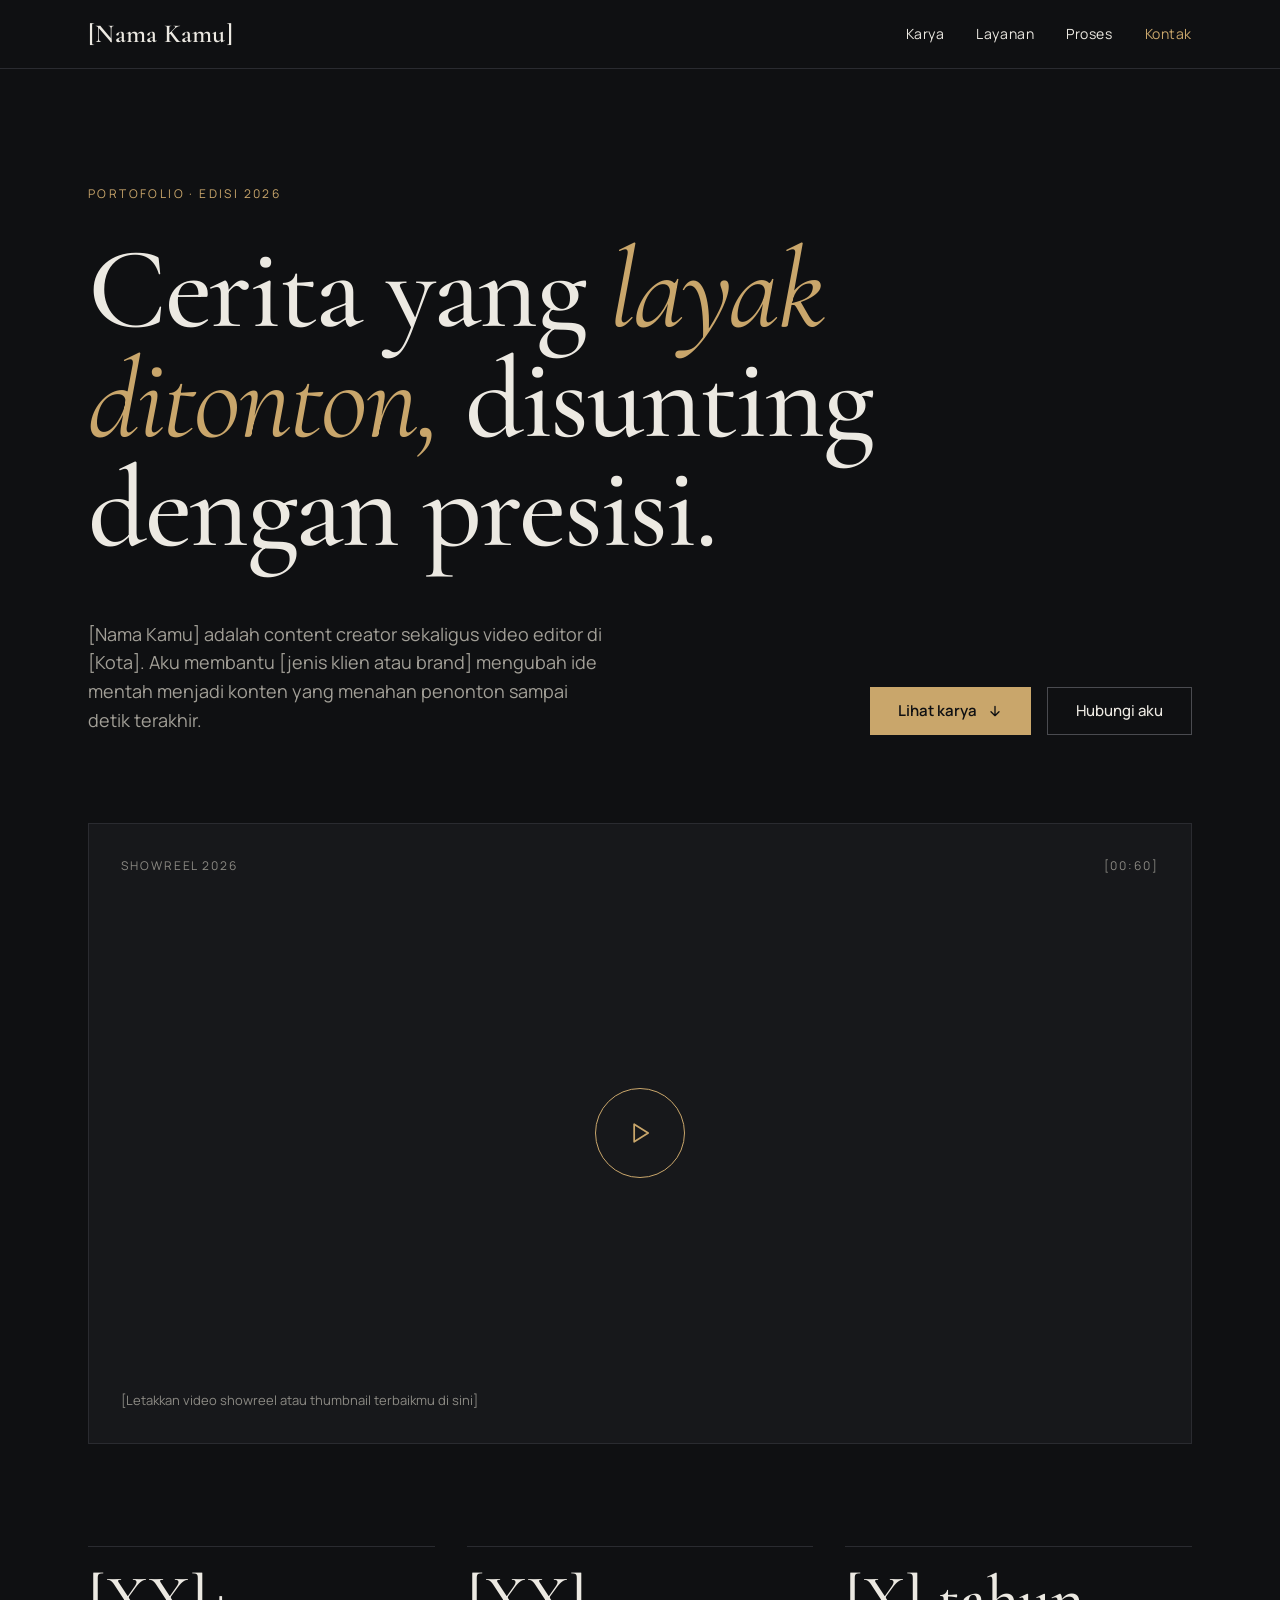
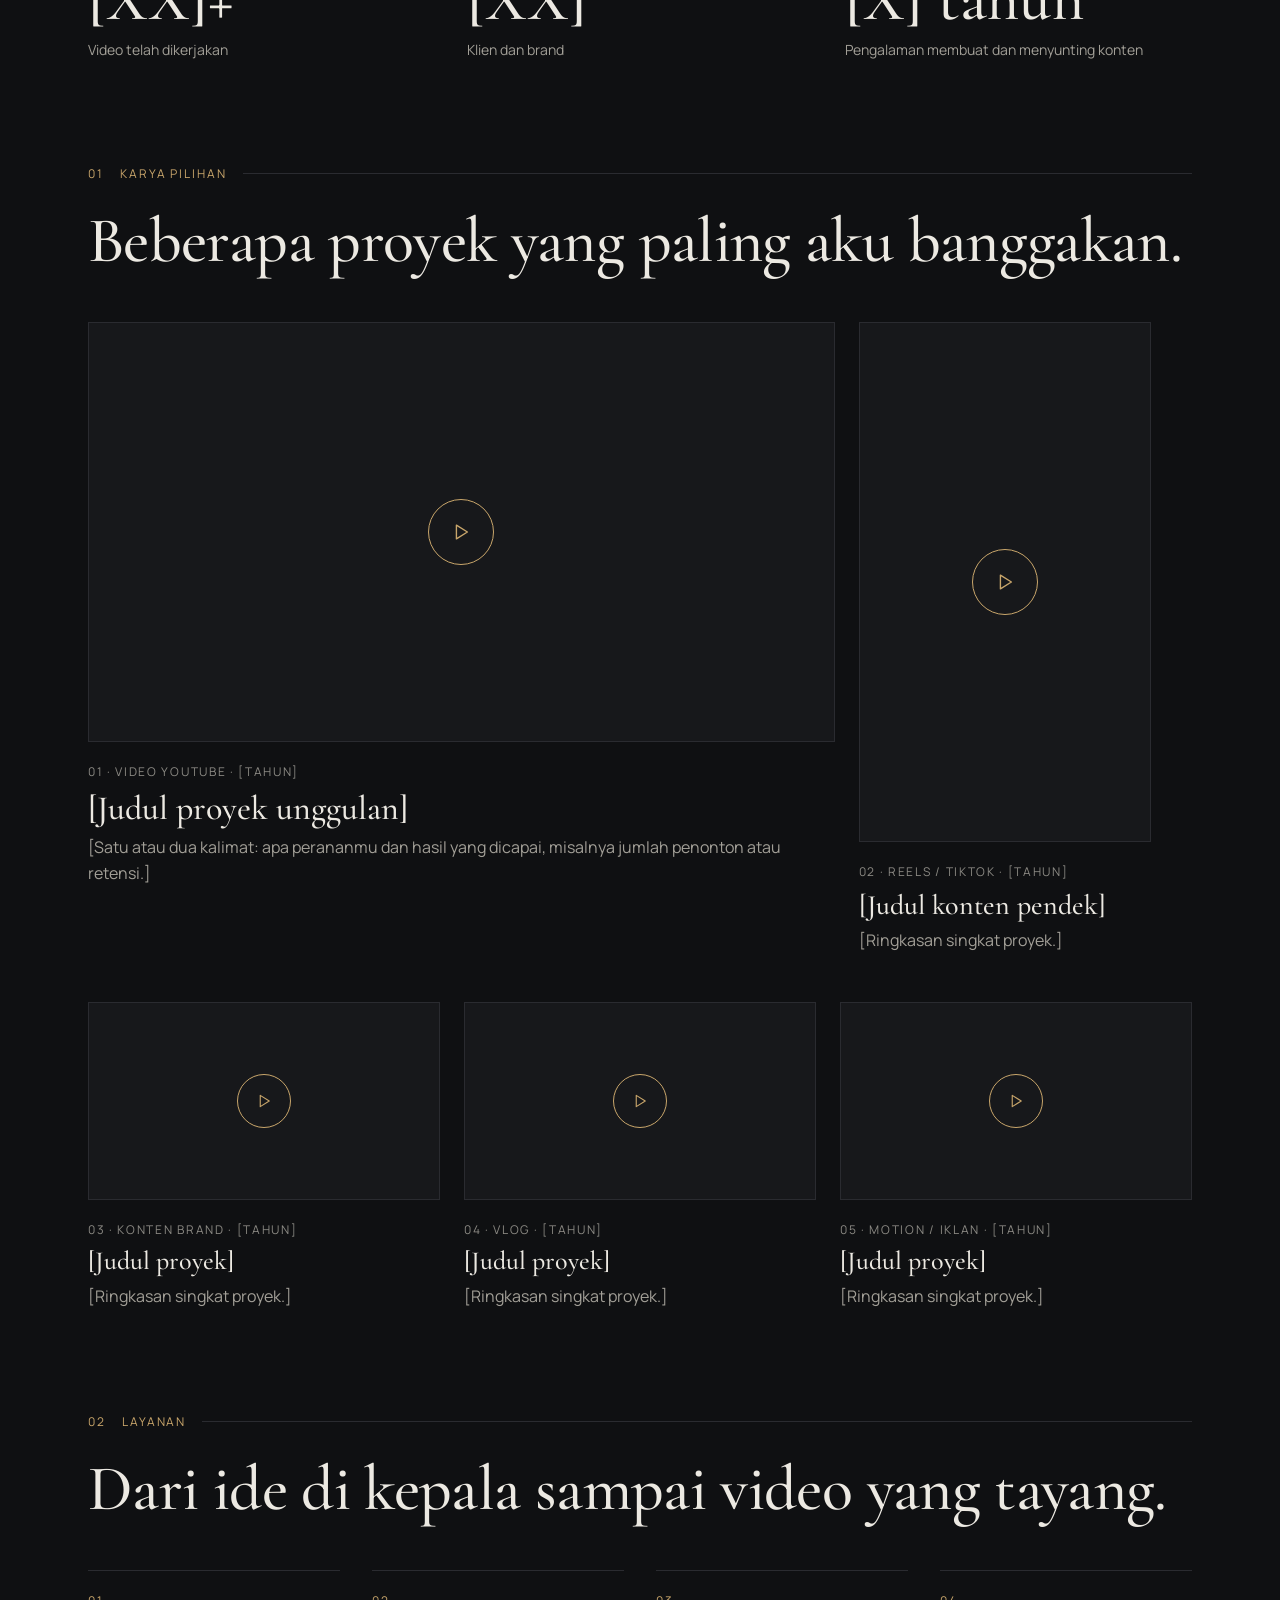
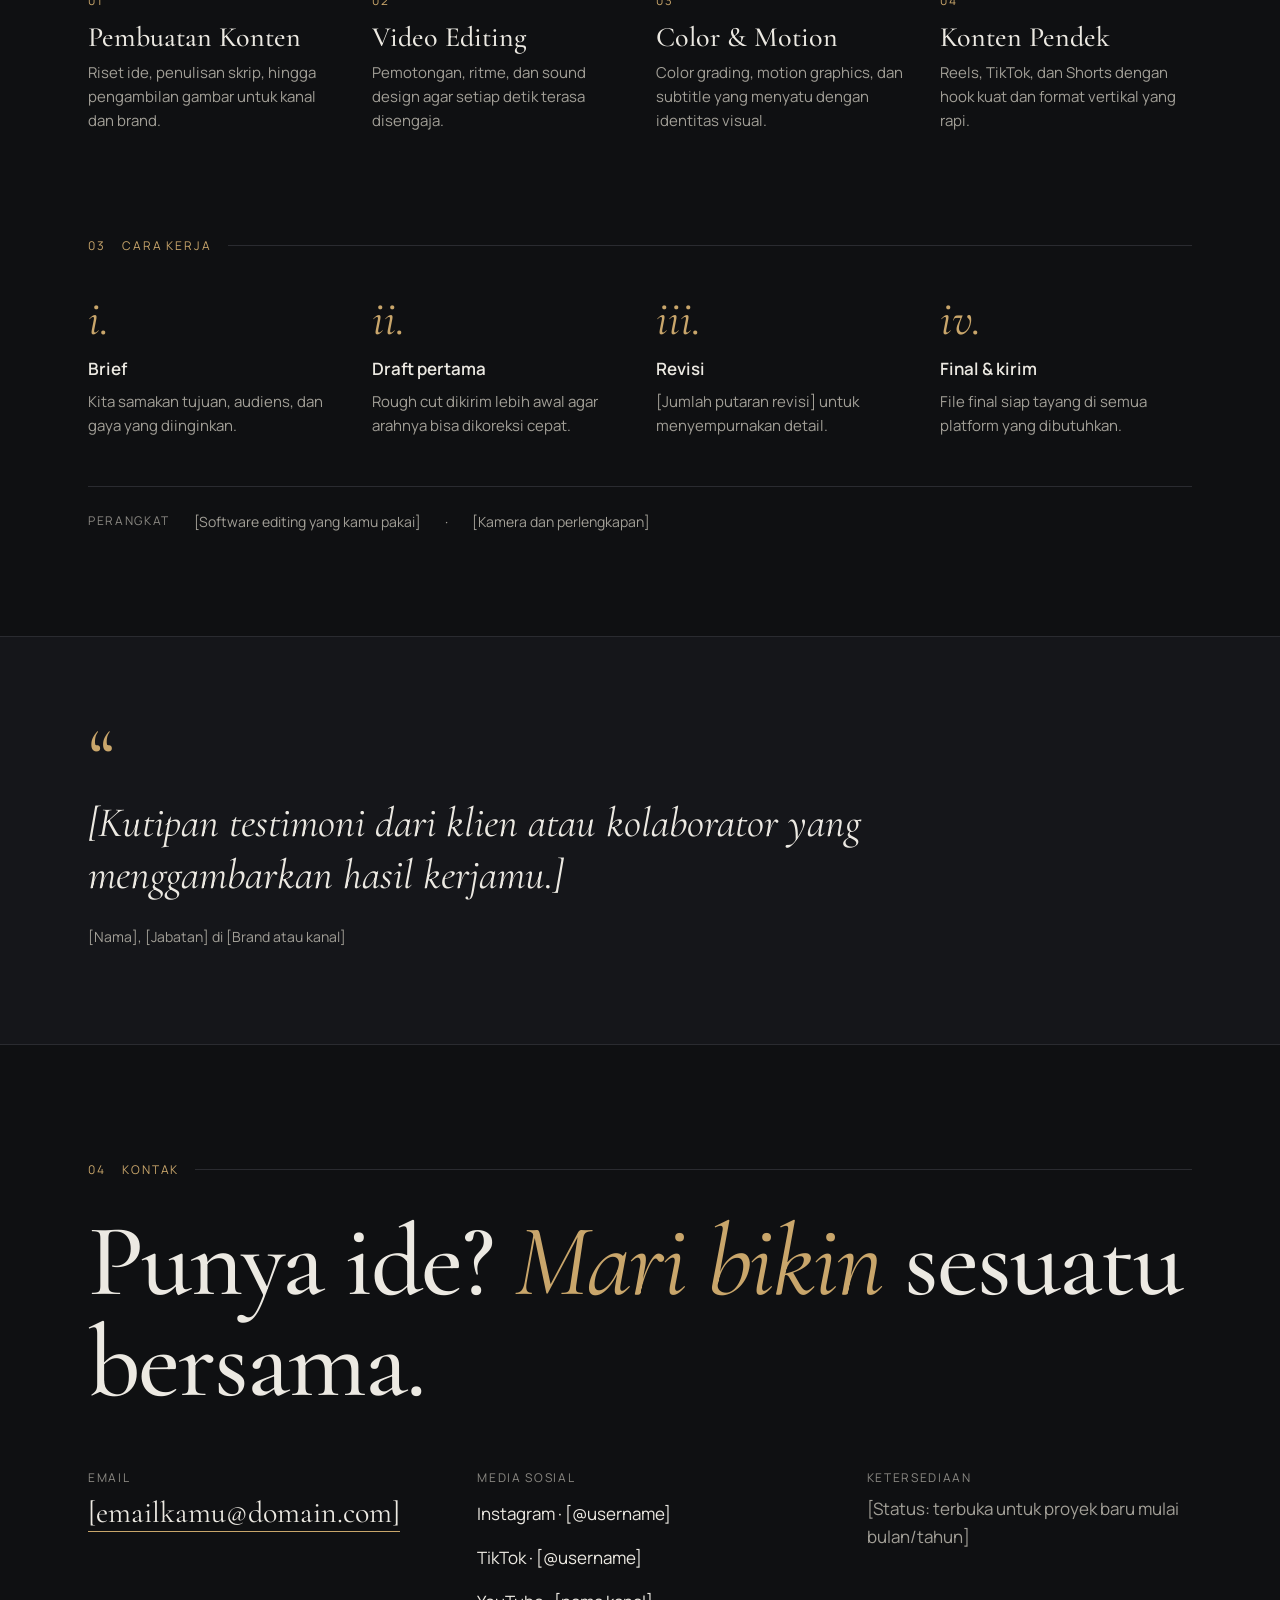
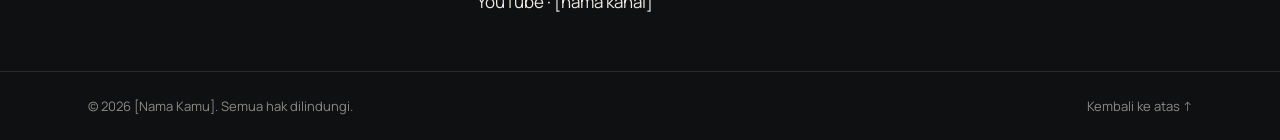
==== index.html @ f17ee86c "Add files via upload" ====
<!doctype html>
<html lang="id">
<head>
<meta charset="utf-8">
<meta name="viewport" content="width=device-width, initial-scale=1">
<title>Portofolio | [Nama Kamu]</title>
<meta name="description" content="Portofolio content creator dan video editor.">
<link rel="stylesheet" href="https://fonts.googleapis.com/css2?family=Cormorant+Garamond:ital,wght@0,400;0,500;0,600;1,400;1,500&family=Manrope:wght@400;500;600&display=swap">
<style>
body{margin:0}
a{color:inherit;text-decoration:none}
a:hover{color:#C9A66B}
</style>
</head>
<body>
<div id="atas" style="box-sizing: border-box; background: #0F1012; color: #ECE9E2; font-family: 'Manrope', system-ui, sans-serif; font-size: 16px; line-height: 1.6">

<!-- Header -->
<div style="border-bottom: 1px solid #2A2B30">
<div style="max-width: 1200px; margin: 0 auto; padding: 12px clamp(16px, 4vw, 48px); box-sizing: border-box; display: flex; flex-wrap: wrap; align-items: center; justify-content: space-between; gap: 8px 32px">
<a href="#atas" style="font-family: 'Cormorant Garamond', Georgia, serif; font-size: 26px; font-weight: 600; letter-spacing: 0.01em; min-height: 44px; display: inline-flex; align-items: center">[Nama Kamu]</a>
<nav style="display: flex; flex-wrap: wrap; gap: 0 32px; font-size: 14px; letter-spacing: 0.04em">
<a href="#karya" style="min-height: 44px; display: inline-flex; align-items: center">Karya</a>
<a href="#layanan" style="min-height: 44px; display: inline-flex; align-items: center">Layanan</a>
<a href="#proses" style="min-height: 44px; display: inline-flex; align-items: center">Proses</a>
<a href="#kontak" style="min-height: 44px; display: inline-flex; align-items: center; color: #C9A66B">Kontak</a>
</nav>
</div>
</div>

<!-- Hero -->
<div style="max-width: 1200px; margin: 0 auto; padding: clamp(56px, 9vw, 120px) clamp(16px, 4vw, 48px) clamp(48px, 7vw, 88px); box-sizing: border-box">
<div style="font-size: 12px; letter-spacing: 0.2em; text-transform: uppercase; color: #C9A66B; margin-bottom: 32px">Portofolio · Edisi 2026</div>
<h1 style="margin: 0; font-family: 'Cormorant Garamond', Georgia, serif; font-weight: 500; font-size: clamp(48px, 9vw, 128px); line-height: 0.95; letter-spacing: -0.02em">Cerita yang <em style="font-style: italic; font-weight: 400; color: #C9A66B">layak ditonton,</em> disunting dengan presisi.</h1>
<div style="display: flex; flex-wrap: wrap; align-items: flex-end; justify-content: space-between; gap: 32px 48px; margin-top: 56px">
<p style="margin: 0; max-width: 520px; color: #A29F97; font-size: 18px">[Nama Kamu] adalah content creator sekaligus video editor di [Kota]. Aku membantu [jenis klien atau brand] mengubah ide mentah menjadi konten yang menahan penonton sampai detik terakhir.</p>
<div style="display: flex; flex-wrap: wrap; gap: 16px">
<a href="#karya" style="display: inline-flex; align-items: center; gap: 10px; min-height: 48px; padding: 0 28px; background: #C9A66B; color: #0F1012; font-weight: 600; font-size: 15px; box-sizing: border-box">Lihat karya
<svg width="16" height="16" viewBox="0 0 24 24" fill="none" stroke="currentColor" stroke-width="2" stroke-linecap="round" stroke-linejoin="round" aria-hidden="true"><path d="M12 5v14M6 13l6 6 6-6"/></svg></a>
<a href="#kontak" style="display: inline-flex; align-items: center; min-height: 48px; padding: 0 28px; border: 1px solid #4A4B50; font-weight: 500; font-size: 15px; box-sizing: border-box">Hubungi aku</a>
</div>
</div>
</div>

<!-- Showreel -->
<div style="max-width: 1200px; margin: 0 auto; padding: 0 clamp(16px, 4vw, 48px) clamp(64px, 8vw, 112px); box-sizing: border-box">
<div style="aspect-ratio: 16 / 9; min-height: 240px; background: #17181B; border: 1px solid #2A2B30; box-sizing: border-box; padding: clamp(16px, 3vw, 32px); display: flex; flex-direction: column; justify-content: space-between">
<div style="display: flex; justify-content: space-between; gap: 16px; font-size: 12px; letter-spacing: 0.16em; text-transform: uppercase; color: #8C8A84">
<span>Showreel 2026</span>
<span>[00:60]</span>
</div>
<div style="display: flex; justify-content: center">
<a href="#karya" aria-label="Putar showreel" style="width: 88px; height: 88px; border-radius: 50%; border: 1px solid #C9A66B; display: inline-flex; align-items: center; justify-content: center; color: #C9A66B">
<svg width="28" height="28" viewBox="0 0 24 24" fill="none" stroke="currentColor" stroke-width="1.5" stroke-linejoin="round" aria-hidden="true"><path d="M7 4.5v15l12-7.5z"/></svg>
</a>
</div>
<div style="font-size: 13px; color: #8C8A84">[Letakkan video showreel atau thumbnail terbaikmu di sini]</div>
</div>
</div>

<!-- Stats -->
<div style="max-width: 1200px; margin: 0 auto; padding: 0 clamp(16px, 4vw, 48px) clamp(64px, 8vw, 112px); box-sizing: border-box">
<div style="display: flex; flex-wrap: wrap; gap: 32px">
<div style="flex: 1 1 240px; border-top: 1px solid #2A2B30; padding-top: 20px">
<div style="font-family: 'Cormorant Garamond', Georgia, serif; font-size: 64px; line-height: 1; font-weight: 500">[XX]+</div>
<div style="margin-top: 8px; color: #A29F97; font-size: 14px">Video telah dikerjakan</div>
</div>
<div style="flex: 1 1 240px; border-top: 1px solid #2A2B30; padding-top: 20px">
<div style="font-family: 'Cormorant Garamond', Georgia, serif; font-size: 64px; line-height: 1; font-weight: 500">[XX]</div>
<div style="margin-top: 8px; color: #A29F97; font-size: 14px">Klien dan brand</div>
</div>
<div style="flex: 1 1 240px; border-top: 1px solid #2A2B30; padding-top: 20px">
<div style="font-family: 'Cormorant Garamond', Georgia, serif; font-size: 64px; line-height: 1; font-weight: 500">[X] tahun</div>
<div style="margin-top: 8px; color: #A29F97; font-size: 14px">Pengalaman membuat dan menyunting konten</div>
</div>
</div>
</div>

<!-- Karya -->
<div id="karya" style="max-width: 1200px; margin: 0 auto; padding: 0 clamp(16px, 4vw, 48px) clamp(64px, 8vw, 112px); box-sizing: border-box">
<div style="display: flex; align-items: center; gap: 16px; font-size: 12px; letter-spacing: 0.16em; text-transform: uppercase; color: #C9A66B">
<span>01</span><span>Karya Pilihan</span>
<span style="flex: 1; height: 1px; background: #2A2B30"></span>
</div>
<h2 style="margin: 24px 0 48px; font-family: 'Cormorant Garamond', Georgia, serif; font-weight: 500; font-size: clamp(36px, 5vw, 64px); line-height: 1.05; letter-spacing: -0.01em">Beberapa proyek yang paling aku banggakan.</h2>

<div style="display: flex; flex-wrap: wrap; gap: 48px 24px">

<!-- Featured -->
<div style="flex: 2 1 560px; min-width: 0">
<div style="aspect-ratio: 16 / 9; background: #17181B; border: 1px solid #2A2B30; box-sizing: border-box; display: flex; align-items: center; justify-content: center">
<div style="width: 64px; height: 64px; border-radius: 50%; border: 1px solid #C9A66B; display: flex; align-items: center; justify-content: center; color: #C9A66B">
<svg width="22" height="22" viewBox="0 0 24 24" fill="none" stroke="currentColor" stroke-width="1.5" stroke-linejoin="round" aria-hidden="true"><path d="M7 4.5v15l12-7.5z"/></svg>
</div>
</div>
<div style="margin-top: 20px; font-size: 12px; letter-spacing: 0.14em; text-transform: uppercase; color: #8C8A84">01 · Video YouTube · [Tahun]</div>
<h3 style="margin: 8px 0; font-family: 'Cormorant Garamond', Georgia, serif; font-weight: 500; font-size: 34px; line-height: 1.1">[Judul proyek unggulan]</h3>
<p style="margin: 0; color: #A29F97">[Satu atau dua kalimat: apa perananmu dan hasil yang dicapai, misalnya jumlah penonton atau retensi.]</p>
</div>

<!-- Vertical -->
<div style="flex: 1 1 240px; min-width: 0">
<div style="aspect-ratio: 9 / 16; max-height: 520px; background: #17181B; border: 1px solid #2A2B30; box-sizing: border-box; display: flex; align-items: center; justify-content: center">
<div style="width: 64px; height: 64px; border-radius: 50%; border: 1px solid #C9A66B; display: flex; align-items: center; justify-content: center; color: #C9A66B">
<svg width="22" height="22" viewBox="0 0 24 24" fill="none" stroke="currentColor" stroke-width="1.5" stroke-linejoin="round" aria-hidden="true"><path d="M7 4.5v15l12-7.5z"/></svg>
</div>
</div>
<div style="margin-top: 20px; font-size: 12px; letter-spacing: 0.14em; text-transform: uppercase; color: #8C8A84">02 · Reels / TikTok · [Tahun]</div>
<h3 style="margin: 8px 0; font-family: 'Cormorant Garamond', Georgia, serif; font-weight: 500; font-size: 28px; line-height: 1.1">[Judul konten pendek]</h3>
<p style="margin: 0; color: #A29F97">[Ringkasan singkat proyek.]</p>
</div>

<!-- Three small -->
<div style="flex: 1 1 300px; min-width: 0">
<div style="aspect-ratio: 16 / 9; background: #17181B; border: 1px solid #2A2B30; box-sizing: border-box; display: flex; align-items: center; justify-content: center">
<div style="width: 52px; height: 52px; border-radius: 50%; border: 1px solid #C9A66B; display: flex; align-items: center; justify-content: center; color: #C9A66B">
<svg width="18" height="18" viewBox="0 0 24 24" fill="none" stroke="currentColor" stroke-width="1.5" stroke-linejoin="round" aria-hidden="true"><path d="M7 4.5v15l12-7.5z"/></svg>
</div>
</div>
<div style="margin-top: 20px; font-size: 12px; letter-spacing: 0.14em; text-transform: uppercase; color: #8C8A84">03 · Konten Brand · [Tahun]</div>
<h3 style="margin: 8px 0; font-family: 'Cormorant Garamond', Georgia, serif; font-weight: 500; font-size: 26px; line-height: 1.1">[Judul proyek]</h3>
<p style="margin: 0; color: #A29F97">[Ringkasan singkat proyek.]</p>
</div>

<div style="flex: 1 1 300px; min-width: 0">
<div style="aspect-ratio: 16 / 9; background: #17181B; border: 1px solid #2A2B30; box-sizing: border-box; display: flex; align-items: center; justify-content: center">
<div style="width: 52px; height: 52px; border-radius: 50%; border: 1px solid #C9A66B; display: flex; align-items: center; justify-content: center; color: #C9A66B">
<svg width="18" height="18" viewBox="0 0 24 24" fill="none" stroke="currentColor" stroke-width="1.5" stroke-linejoin="round" aria-hidden="true"><path d="M7 4.5v15l12-7.5z"/></svg>
</div>
</div>
<div style="margin-top: 20px; font-size: 12px; letter-spacing: 0.14em; text-transform: uppercase; color: #8C8A84">04 · Vlog · [Tahun]</div>
<h3 style="margin: 8px 0; font-family: 'Cormorant Garamond', Georgia, serif; font-weight: 500; font-size: 26px; line-height: 1.1">[Judul proyek]</h3>
<p style="margin: 0; color: #A29F97">[Ringkasan singkat proyek.]</p>
</div>

<div style="flex: 1 1 300px; min-width: 0">
<div style="aspect-ratio: 16 / 9; background: #17181B; border: 1px solid #2A2B30; box-sizing: border-box; display: flex; align-items: center; justify-content: center">
<div style="width: 52px; height: 52px; border-radius: 50%; border: 1px solid #C9A66B; display: flex; align-items: center; justify-content: center; color: #C9A66B">
<svg width="18" height="18" viewBox="0 0 24 24" fill="none" stroke="currentColor" stroke-width="1.5" stroke-linejoin="round" aria-hidden="true"><path d="M7 4.5v15l12-7.5z"/></svg>
</div>
</div>
<div style="margin-top: 20px; font-size: 12px; letter-spacing: 0.14em; text-transform: uppercase; color: #8C8A84">05 · Motion / Iklan · [Tahun]</div>
<h3 style="margin: 8px 0; font-family: 'Cormorant Garamond', Georgia, serif; font-weight: 500; font-size: 26px; line-height: 1.1">[Judul proyek]</h3>
<p style="margin: 0; color: #A29F97">[Ringkasan singkat proyek.]</p>
</div>

</div>
</div>

<!-- Layanan -->
<div id="layanan" style="max-width: 1200px; margin: 0 auto; padding: 0 clamp(16px, 4vw, 48px) clamp(64px, 8vw, 112px); box-sizing: border-box">
<div style="display: flex; align-items: center; gap: 16px; font-size: 12px; letter-spacing: 0.16em; text-transform: uppercase; color: #C9A66B">
<span>02</span><span>Layanan</span>
<span style="flex: 1; height: 1px; background: #2A2B30"></span>
</div>
<h2 style="margin: 24px 0 48px; font-family: 'Cormorant Garamond', Georgia, serif; font-weight: 500; font-size: clamp(36px, 5vw, 64px); line-height: 1.05; letter-spacing: -0.01em">Dari ide di kepala sampai video yang tayang.</h2>
<div style="display: flex; flex-wrap: wrap; gap: 40px 32px">
<div style="flex: 1 1 240px; border-top: 1px solid #2A2B30; padding-top: 20px">
<div style="font-size: 12px; letter-spacing: 0.14em; color: #C9A66B">01</div>
<h3 style="margin: 12px 0 8px; font-family: 'Cormorant Garamond', Georgia, serif; font-weight: 500; font-size: 28px; line-height: 1.1">Pembuatan Konten</h3>
<p style="margin: 0; color: #A29F97; font-size: 15px">Riset ide, penulisan skrip, hingga pengambilan gambar untuk kanal dan brand.</p>
</div>
<div style="flex: 1 1 240px; border-top: 1px solid #2A2B30; padding-top: 20px">
<div style="font-size: 12px; letter-spacing: 0.14em; color: #C9A66B">02</div>
<h3 style="margin: 12px 0 8px; font-family: 'Cormorant Garamond', Georgia, serif; font-weight: 500; font-size: 28px; line-height: 1.1">Video Editing</h3>
<p style="margin: 0; color: #A29F97; font-size: 15px">Pemotongan, ritme, dan sound design agar setiap detik terasa disengaja.</p>
</div>
<div style="flex: 1 1 240px; border-top: 1px solid #2A2B30; padding-top: 20px">
<div style="font-size: 12px; letter-spacing: 0.14em; color: #C9A66B">03</div>
<h3 style="margin: 12px 0 8px; font-family: 'Cormorant Garamond', Georgia, serif; font-weight: 500; font-size: 28px; line-height: 1.1">Color &amp; Motion</h3>
<p style="margin: 0; color: #A29F97; font-size: 15px">Color grading, motion graphics, dan subtitle yang menyatu dengan identitas visual.</p>
</div>
<div style="flex: 1 1 240px; border-top: 1px solid #2A2B30; padding-top: 20px">
<div style="font-size: 12px; letter-spacing: 0.14em; color: #C9A66B">04</div>
<h3 style="margin: 12px 0 8px; font-family: 'Cormorant Garamond', Georgia, serif; font-weight: 500; font-size: 28px; line-height: 1.1">Konten Pendek</h3>
<p style="margin: 0; color: #A29F97; font-size: 15px">Reels, TikTok, dan Shorts dengan hook kuat dan format vertikal yang rapi.</p>
</div>
</div>
</div>

<!-- Proses -->
<div id="proses" style="max-width: 1200px; margin: 0 auto; padding: 0 clamp(16px, 4vw, 48px) clamp(64px, 8vw, 112px); box-sizing: border-box">
<div style="display: flex; align-items: center; gap: 16px; font-size: 12px; letter-spacing: 0.16em; text-transform: uppercase; color: #C9A66B">
<span>03</span><span>Cara Kerja</span>
<span style="flex: 1; height: 1px; background: #2A2B30"></span>
</div>
<div style="display: flex; flex-wrap: wrap; gap: 40px 32px; margin-top: 40px">
<div style="flex: 1 1 220px">
<div style="font-family: 'Cormorant Garamond', Georgia, serif; font-style: italic; font-size: 48px; line-height: 1; color: #C9A66B">i.</div>
<h3 style="margin: 12px 0 8px; font-weight: 600; font-size: 17px">Brief</h3>
<p style="margin: 0; color: #A29F97; font-size: 15px">Kita samakan tujuan, audiens, dan gaya yang diinginkan.</p>
</div>
<div style="flex: 1 1 220px">
<div style="font-family: 'Cormorant Garamond', Georgia, serif; font-style: italic; font-size: 48px; line-height: 1; color: #C9A66B">ii.</div>
<h3 style="margin: 12px 0 8px; font-weight: 600; font-size: 17px">Draft pertama</h3>
<p style="margin: 0; color: #A29F97; font-size: 15px">Rough cut dikirim lebih awal agar arahnya bisa dikoreksi cepat.</p>
</div>
<div style="flex: 1 1 220px">
<div style="font-family: 'Cormorant Garamond', Georgia, serif; font-style: italic; font-size: 48px; line-height: 1; color: #C9A66B">iii.</div>
<h3 style="margin: 12px 0 8px; font-weight: 600; font-size: 17px">Revisi</h3>
<p style="margin: 0; color: #A29F97; font-size: 15px">[Jumlah putaran revisi] untuk menyempurnakan detail.</p>
</div>
<div style="flex: 1 1 220px">
<div style="font-family: 'Cormorant Garamond', Georgia, serif; font-style: italic; font-size: 48px; line-height: 1; color: #C9A66B">iv.</div>
<h3 style="margin: 12px 0 8px; font-weight: 600; font-size: 17px">Final &amp; kirim</h3>
<p style="margin: 0; color: #A29F97; font-size: 15px">File final siap tayang di semua platform yang dibutuhkan.</p>
</div>
</div>
<div style="margin-top: 48px; padding-top: 24px; border-top: 1px solid #2A2B30; display: flex; flex-wrap: wrap; gap: 8px 24px; font-size: 14px; color: #A29F97">
<span style="letter-spacing: 0.14em; text-transform: uppercase; font-size: 12px; color: #8C8A84">Perangkat</span>
<span>[Software editing yang kamu pakai]</span>
<span>·</span>
<span>[Kamera dan perlengkapan]</span>
</div>
</div>

<!-- Testimoni -->
<div style="background: #15161A; border-top: 1px solid #2A2B30; border-bottom: 1px solid #2A2B30">
<div style="max-width: 1200px; margin: 0 auto; padding: clamp(56px, 8vw, 96px) clamp(16px, 4vw, 48px); box-sizing: border-box">
<div style="max-width: 880px">
<div style="font-family: 'Cormorant Garamond', Georgia, serif; font-size: 80px; line-height: 0.6; color: #C9A66B" aria-hidden="true">“</div>
<p style="margin: 16px 0 24px; font-family: 'Cormorant Garamond', Georgia, serif; font-style: italic; font-weight: 400; font-size: clamp(26px, 3.6vw, 42px); line-height: 1.25">[Kutipan testimoni dari klien atau kolaborator yang menggambarkan hasil kerjamu.]</p>
<div style="font-size: 14px; color: #A29F97">[Nama], [Jabatan] di [Brand atau kanal]</div>
</div>
</div>
</div>

<!-- Kontak -->
<div id="kontak" style="max-width: 1200px; margin: 0 auto; padding: clamp(64px, 9vw, 120px) clamp(16px, 4vw, 48px) 48px; box-sizing: border-box">
<div style="display: flex; align-items: center; gap: 16px; font-size: 12px; letter-spacing: 0.16em; text-transform: uppercase; color: #C9A66B">
<span>04</span><span>Kontak</span>
<span style="flex: 1; height: 1px; background: #2A2B30"></span>
</div>
<h2 style="margin: 32px 0 0; font-family: 'Cormorant Garamond', Georgia, serif; font-weight: 500; font-size: clamp(44px, 8vw, 112px); line-height: 0.98; letter-spacing: -0.02em">Punya ide? <em style="font-style: italic; font-weight: 400; color: #C9A66B">Mari bikin</em> sesuatu bersama.</h2>
<div style="display: flex; flex-wrap: wrap; gap: 32px 64px; margin-top: 56px">
<div style="flex: 1 1 260px">
<div style="font-size: 12px; letter-spacing: 0.14em; text-transform: uppercase; color: #8C8A84">Email</div>
<a href="#kontak" style="display: inline-block; margin-top: 8px; font-family: 'Cormorant Garamond', Georgia, serif; font-size: 30px; line-height: 1.2; border-bottom: 1px solid #C9A66B">[emailkamu@domain.com]</a>
</div>
<div style="flex: 1 1 260px">
<div style="font-size: 12px; letter-spacing: 0.14em; text-transform: uppercase; color: #8C8A84">Media sosial</div>
<div style="display: flex; flex-direction: column; margin-top: 4px; font-size: 17px">
<a href="#kontak" style="min-height: 44px; display: inline-flex; align-items: center">Instagram · [@username]</a>
<a href="#kontak" style="min-height: 44px; display: inline-flex; align-items: center">TikTok · [@username]</a>
<a href="#kontak" style="min-height: 44px; display: inline-flex; align-items: center">YouTube · [nama kanal]</a>
</div>
</div>
<div style="flex: 1 1 260px">
<div style="font-size: 12px; letter-spacing: 0.14em; text-transform: uppercase; color: #8C8A84">Ketersediaan</div>
<p style="margin: 8px 0 0; font-size: 17px; color: #A29F97">[Status: terbuka untuk proyek baru mulai bulan/tahun]</p>
</div>
</div>
</div>

<!-- Footer -->
<div style="border-top: 1px solid #2A2B30">
<div style="max-width: 1200px; margin: 0 auto; padding: 12px clamp(16px, 4vw, 48px); box-sizing: border-box; display: flex; flex-wrap: wrap; justify-content: space-between; align-items: center; gap: 8px 24px; font-size: 13px; color: #8C8A84">
<span>© 2026 [Nama Kamu]. Semua hak dilindungi.</span>
<a href="#atas" style="min-height: 44px; display: inline-flex; align-items: center">Kembali ke atas ↑</a>
</div>
</div>

</div>
</body>
</html>
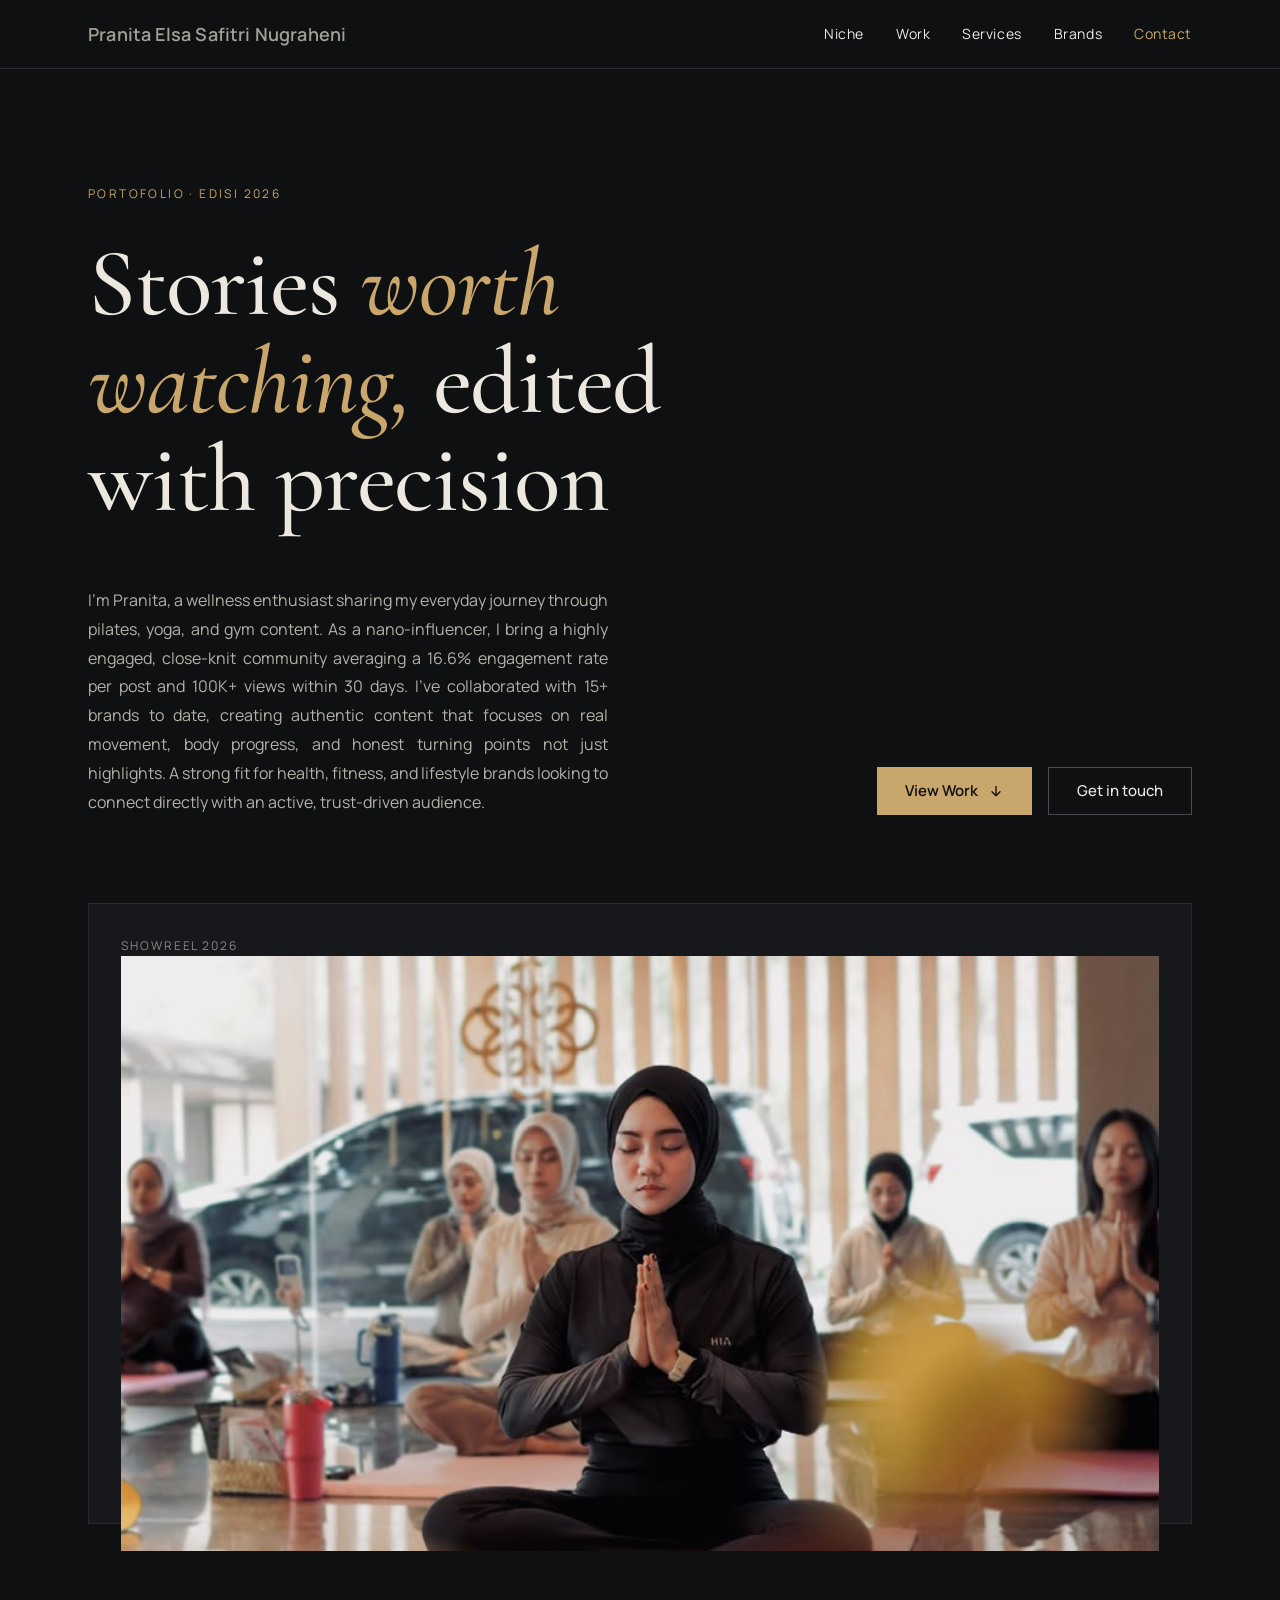
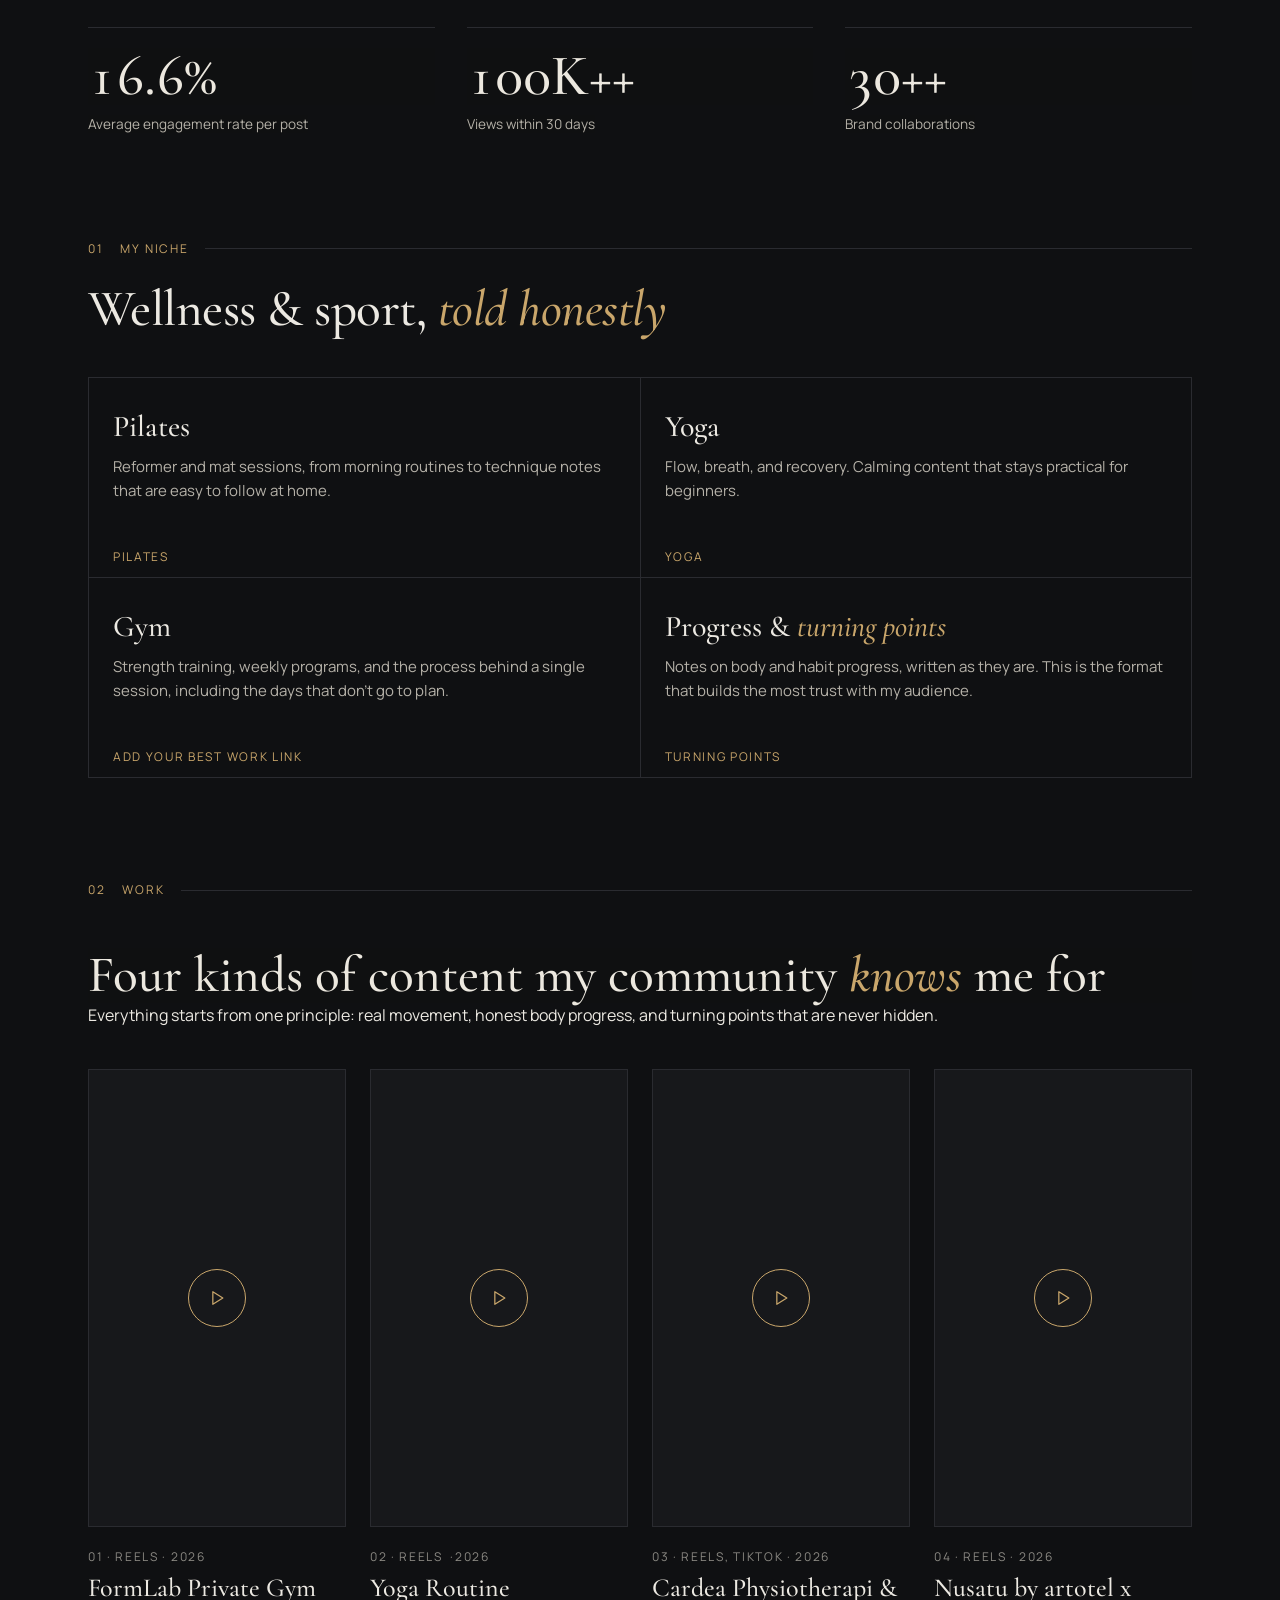
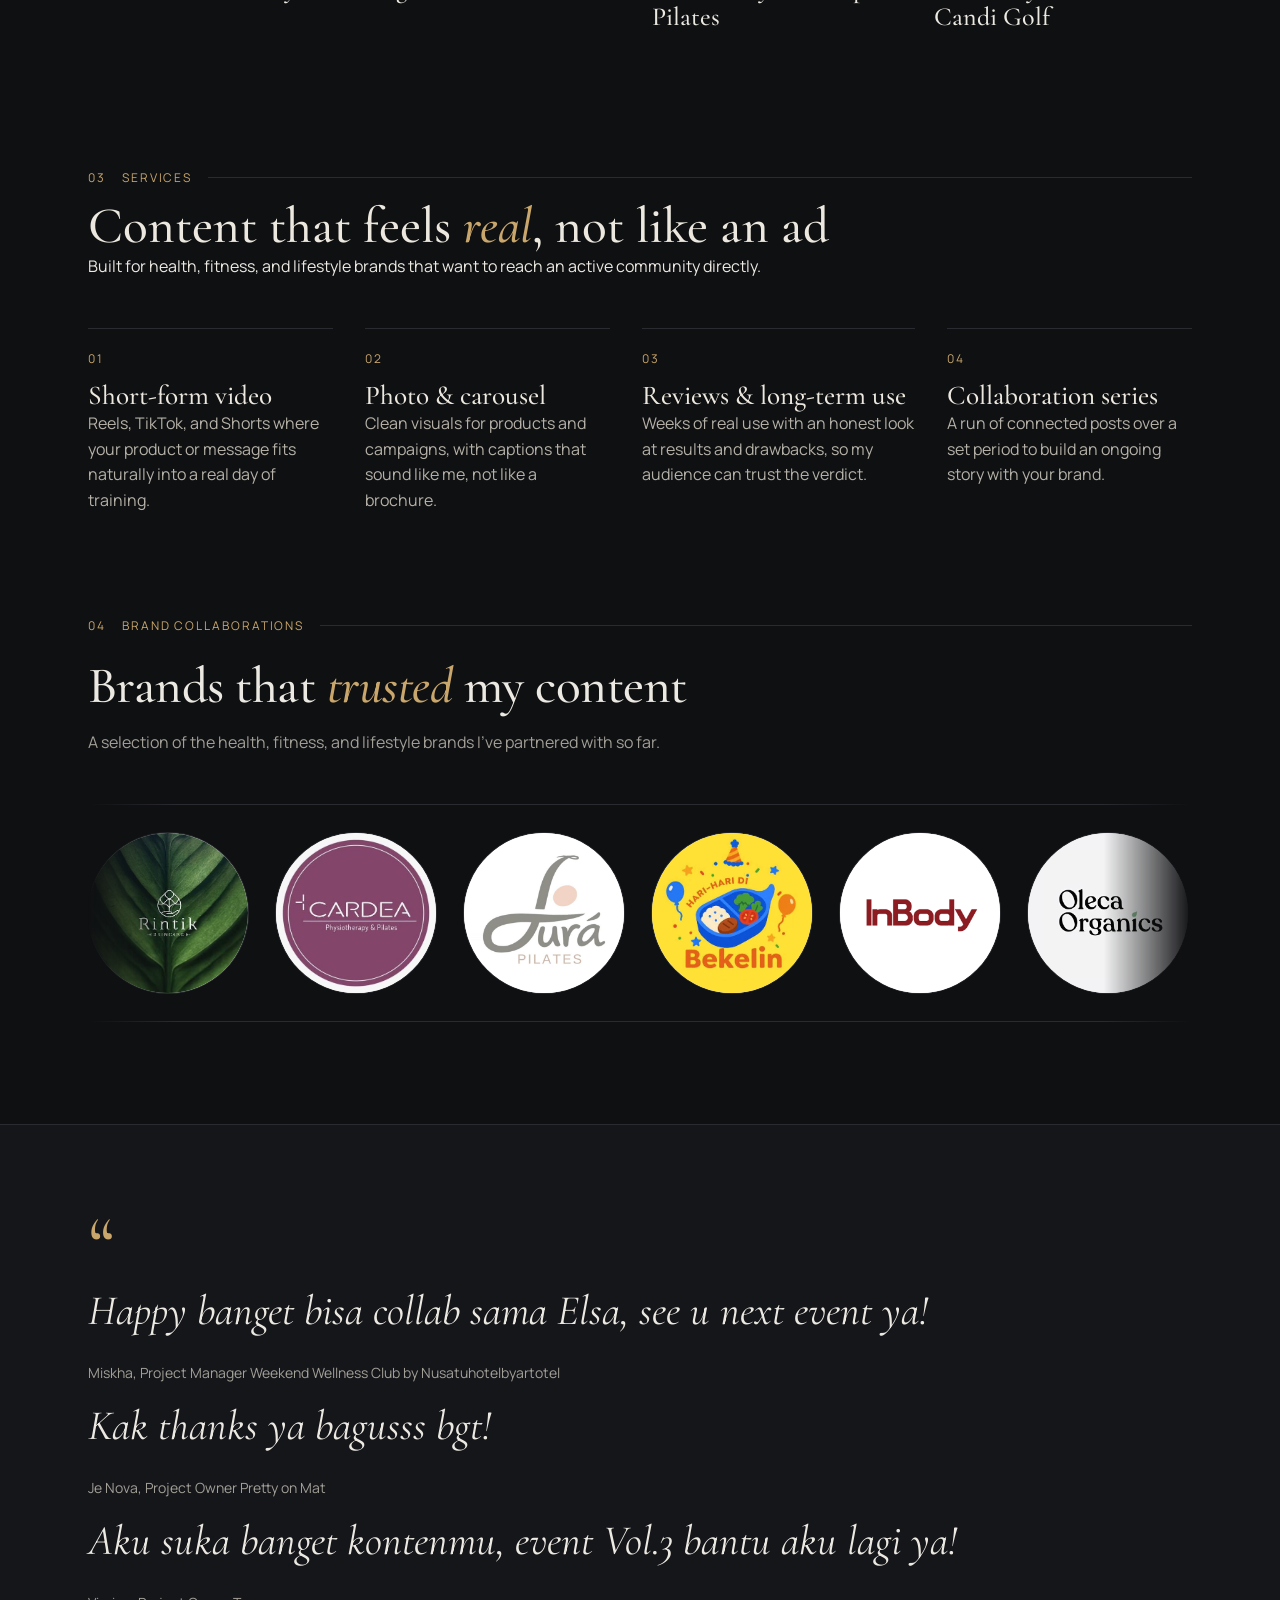
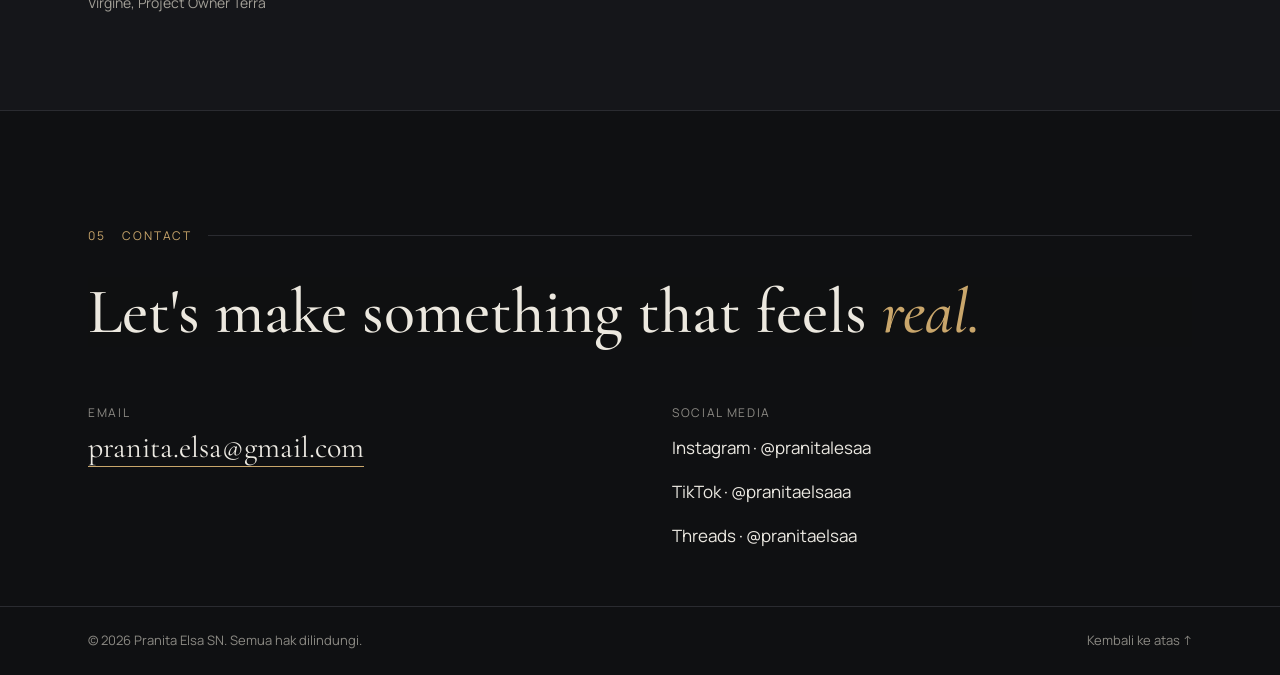
==== commit a878311f: "Add files via upload" ====
--- a/index.html
+++ b/index.html
@@ -3,41 +3,46 @@
 <head>
 <meta charset="utf-8">
 <meta name="viewport" content="width=device-width, initial-scale=1">
-<title>Portofolio | [Nama Kamu]</title>
-<meta name="description" content="Portofolio content creator dan video editor.">
-<link rel="stylesheet" href="https://fonts.googleapis.com/css2?family=Cormorant+Garamond:ital,wght@0,400;0,500;0,600;1,400;1,500&family=Manrope:wght@400;500;600&display=swap">
+<title>Pranita Elsa | Portfolio</title>
+<meta name="description" content="Content creator portfolio: pilates, yoga, and gym content.">
+<link rel="stylesheet" href="https://fonts.googleapis.com/css2?family=Cormorant+Garamond:ital,wght@0,400;0,500;0,600;1,400;1,500&amp;family=Manrope:wght@400;500;600&amp;display=swap">
 <style>
 body{margin:0}
 a{color:inherit;text-decoration:none}
 a:hover{color:#C9A66B}
+@keyframes brand-scroll{from{transform:translateX(0)}to{transform:translateX(-50%)}}
+.brand-track{animation:brand-scroll 55s linear infinite}
+.brand-marquee:hover .brand-track{animation-play-state:paused}
+@media (prefers-reduced-motion: reduce){.brand-track{animation:none}.brand-marquee{overflow-x:auto}}
 </style>
 </head>
 <body>
 <div id="atas" style="box-sizing: border-box; background: #0F1012; color: #ECE9E2; font-family: 'Manrope', system-ui, sans-serif; font-size: 16px; line-height: 1.6">
 
 <!-- Header -->
+
+
+<!-- Hero -->
 <div style="border-bottom: 1px solid #2A2B30">
 <div style="max-width: 1200px; margin: 0 auto; padding: 12px clamp(16px, 4vw, 48px); box-sizing: border-box; display: flex; flex-wrap: wrap; align-items: center; justify-content: space-between; gap: 8px 32px">
-<a href="#atas" style="font-family: 'Cormorant Garamond', Georgia, serif; font-size: 26px; font-weight: 600; letter-spacing: 0.01em; min-height: 44px; display: inline-flex; align-items: center">[Nama Kamu]</a>
+<a href="#atas" style="font-family: Manrope, sans-serif; font-size: 18px; font-weight: 600; letter-spacing: 0.01em; min-height: 44px; display: inline-flex; align-items: center; color: #a29f97">Pranita Elsa Safitri Nugraheni</a>
 <nav style="display: flex; flex-wrap: wrap; gap: 0 32px; font-size: 14px; letter-spacing: 0.04em">
-<a href="#karya" style="min-height: 44px; display: inline-flex; align-items: center">Karya</a>
-<a href="#layanan" style="min-height: 44px; display: inline-flex; align-items: center">Layanan</a>
-<a href="#proses" style="min-height: 44px; display: inline-flex; align-items: center">Proses</a>
-<a href="#kontak" style="min-height: 44px; display: inline-flex; align-items: center; color: #C9A66B">Kontak</a>
+<a href="#niche" style="min-height: 44px; display: inline-flex; align-items: center">Niche</a>
+<a href="#karya" style="min-height: 44px; display: inline-flex; align-items: center">Work</a>
+<a href="#layanan" style="min-height: 44px; display: inline-flex; align-items: center">Services</a>
+<a href="#brands" style="min-height: 44px; display: inline-flex; align-items: center">Brands</a>
+<a href="#kontak" style="min-height: 44px; display: inline-flex; align-items: center; color: #C9A66B">Contact</a>
 </nav>
 </div>
-</div>
-
-<!-- Hero -->
-<div style="max-width: 1200px; margin: 0 auto; padding: clamp(56px, 9vw, 120px) clamp(16px, 4vw, 48px) clamp(48px, 7vw, 88px); box-sizing: border-box">
+</div><div style="max-width: 1200px; margin: 0 auto; padding: clamp(56px, 9vw, 120px) clamp(16px, 4vw, 48px) clamp(48px, 7vw, 88px); box-sizing: border-box">
 <div style="font-size: 12px; letter-spacing: 0.2em; text-transform: uppercase; color: #C9A66B; margin-bottom: 32px">Portofolio · Edisi 2026</div>
-<h1 style="margin: 0; font-family: 'Cormorant Garamond', Georgia, serif; font-weight: 500; font-size: clamp(48px, 9vw, 128px); line-height: 0.95; letter-spacing: -0.02em">Cerita yang <em style="font-style: italic; font-weight: 400; color: #C9A66B">layak ditonton,</em> disunting dengan presisi.</h1>
+<h1 style="margin: 0; font-family: 'Cormorant Garamond', Georgia, serif; font-weight: 500; font-size: clamp(48px, 9vw, 128px); line-height: 0.95; letter-spacing: -0.02em"></h1><h1 style="box-sizing: border-box; font-family: &quot;Cormorant Garamond&quot;, &quot;Times New Roman&quot;, serif; font-weight: 500; font-size: clamp(2.8rem, 9vw, 6rem); line-height: 1.02; letter-spacing: -0.01em; margin: 22px 0px 36px; max-width: 14ch; text-wrap: balance; color: rgb(236, 232, 223); background-color: rgb(15, 16, 17)">Stories <em style="box-sizing: border-box; color: rgb(201, 166, 107)">worth watching,</em> edited with precision</h1>
 <div style="display: flex; flex-wrap: wrap; align-items: flex-end; justify-content: space-between; gap: 32px 48px; margin-top: 56px">
-<p style="margin: 0; max-width: 520px; color: #A29F97; font-size: 18px">[Nama Kamu] adalah content creator sekaligus video editor di [Kota]. Aku membantu [jenis klien atau brand] mengubah ide mentah menjadi konten yang menahan penonton sampai detik terakhir.</p>
+<p style="margin: 0; max-width: 520px; color: #A29F97; font-size: 18px; text-align: justify; width: 638px"><span style="color: rgb(181, 177, 168); font-family: Manrope, system-ui, -apple-system, &quot;Segoe UI&quot;, sans-serif; font-size: 16px; background-color: rgb(15, 16, 17)">I'm Pranita, a wellness enthusiast sharing my everyday journey through pilates, yoga, and gym content. As a nano-influencer, I bring a highly engaged, close-knit community averaging a 16.6% engagement rate per post and 100K+ views within 30 days. I've collaborated with 15+ brands to date, creating authentic content that focuses on real movement, body progress, and honest turning points not just highlights. A strong fit for health, fitness, and lifestyle brands looking to connect directly with an active, trust-driven audience.</span></p>
 <div style="display: flex; flex-wrap: wrap; gap: 16px">
-<a href="#karya" style="display: inline-flex; align-items: center; gap: 10px; min-height: 48px; padding: 0 28px; background: #C9A66B; color: #0F1012; font-weight: 600; font-size: 15px; box-sizing: border-box">Lihat karya
-<svg width="16" height="16" viewBox="0 0 24 24" fill="none" stroke="currentColor" stroke-width="2" stroke-linecap="round" stroke-linejoin="round" aria-hidden="true"><path d="M12 5v14M6 13l6 6 6-6"/></svg></a>
-<a href="#kontak" style="display: inline-flex; align-items: center; min-height: 48px; padding: 0 28px; border: 1px solid #4A4B50; font-weight: 500; font-size: 15px; box-sizing: border-box">Hubungi aku</a>
+<a href="#karya" style="display: inline-flex; align-items: center; gap: 10px; min-height: 48px; padding: 0 28px; background: #C9A66B; color: #0F1012; font-weight: 600; font-size: 15px; box-sizing: border-box"><span>View Work</span>
+<svg width="16" height="16" viewBox="0 0 24 24" fill="none" stroke="currentColor" stroke-width="2" stroke-linecap="round" stroke-linejoin="round" aria-hidden="true"><path d="M12 5v14M6 13l6 6 6-6"></path></svg></a>
+<a href="#kontak" style="display: inline-flex; align-items: center; min-height: 48px; padding: 0 28px; border: 1px solid #4A4B50; font-weight: 500; font-size: 15px; box-sizing: border-box">Get in touch</a>
 </div>
 </div>
 </div>
@@ -45,16 +50,9 @@
 <!-- Showreel -->
 <div style="max-width: 1200px; margin: 0 auto; padding: 0 clamp(16px, 4vw, 48px) clamp(64px, 8vw, 112px); box-sizing: border-box">
 <div style="aspect-ratio: 16 / 9; min-height: 240px; background: #17181B; border: 1px solid #2A2B30; box-sizing: border-box; padding: clamp(16px, 3vw, 32px); display: flex; flex-direction: column; justify-content: space-between">
-<div style="display: flex; justify-content: space-between; gap: 16px; font-size: 12px; letter-spacing: 0.16em; text-transform: uppercase; color: #8C8A84">
-<span>Showreel 2026</span>
-<span>[00:60]</span>
-</div>
-<div style="display: flex; justify-content: center">
-<a href="#karya" aria-label="Putar showreel" style="width: 88px; height: 88px; border-radius: 50%; border: 1px solid #C9A66B; display: inline-flex; align-items: center; justify-content: center; color: #C9A66B">
-<svg width="28" height="28" viewBox="0 0 24 24" fill="none" stroke="currentColor" stroke-width="1.5" stroke-linejoin="round" aria-hidden="true"><path d="M7 4.5v15l12-7.5z"/></svg>
-</a>
-</div>
-<div style="font-size: 13px; color: #8C8A84">[Letakkan video showreel atau thumbnail terbaikmu di sini]</div>
+
+<div style="display: flex; justify-content: space-between; gap: 16px; font-size: 12px; letter-spacing: 0.16em; text-transform: uppercase; color: #8C8A84"><span>Showreel 2026</span><span><br></span></div><img src="showreel.jpg" alt="whatsapp-image-2026-11-05-at-14-12-51" width="854" height="1280" style="max-width: 100%; height: 595px; display: block; object-fit: cover; width: 1038px; aspect-ratio: 854 / 1280">
+
 </div>
 </div>
 
@@ -62,155 +60,185 @@
 <div style="max-width: 1200px; margin: 0 auto; padding: 0 clamp(16px, 4vw, 48px) clamp(64px, 8vw, 112px); box-sizing: border-box">
 <div style="display: flex; flex-wrap: wrap; gap: 32px">
 <div style="flex: 1 1 240px; border-top: 1px solid #2A2B30; padding-top: 20px">
-<div style="font-family: 'Cormorant Garamond', Georgia, serif; font-size: 64px; line-height: 1; font-weight: 500">[XX]+</div>
-<div style="margin-top: 8px; color: #A29F97; font-size: 14px">Video telah dikerjakan</div>
-</div>
-<div style="flex: 1 1 240px; border-top: 1px solid #2A2B30; padding-top: 20px">
-<div style="font-family: 'Cormorant Garamond', Georgia, serif; font-size: 64px; line-height: 1; font-weight: 500">[XX]</div>
-<div style="margin-top: 8px; color: #A29F97; font-size: 14px">Klien dan brand</div>
-</div>
-<div style="flex: 1 1 240px; border-top: 1px solid #2A2B30; padding-top: 20px">
-<div style="font-family: 'Cormorant Garamond', Georgia, serif; font-size: 64px; line-height: 1; font-weight: 500">[X] tahun</div>
-<div style="margin-top: 8px; color: #A29F97; font-size: 14px">Pengalaman membuat dan menyunting konten</div>
-</div>
-</div>
-</div>
-
-<!-- Karya -->
+<div style="font-family: 'Cormorant Garamond', Georgia, serif; font-size: 64px; line-height: 1; font-weight: 500"><span style="box-sizing: border-box; display: block; font-family: &quot;Cormorant Garamond&quot;, &quot;Times New Roman&quot;, serif; font-size: clamp(2.2rem, 6vw, 3.6rem); line-height: 1; font-variant-numeric: tabular-nums; color: rgb(236, 232, 223); background-color: rgb(15, 16, 17)">16.6%</span></div>
+<div style="margin-top: 8px; color: #A29F97; font-size: 14px"><span style="color: rgb(181, 177, 168); font-family: Manrope, system-ui, -apple-system, &quot;Segoe UI&quot;, sans-serif; font-size: 13.6px; background-color: rgb(15, 16, 17)">Average engagement rate per post</span></div>
+</div>
+<div style="flex: 1 1 240px; border-top: 1px solid #2A2B30; padding-top: 20px">
+<div style="font-family: 'Cormorant Garamond', Georgia, serif; font-size: 64px; line-height: 1; font-weight: 500"><span style="box-sizing: border-box; display: block; font-family: &quot;Cormorant Garamond&quot;, &quot;Times New Roman&quot;, serif; font-size: clamp(2.2rem, 6vw, 3.6rem); line-height: 1; font-variant-numeric: tabular-nums; color: rgb(236, 232, 223); background-color: rgb(15, 16, 17)">100K++</span></div>
+<div style="margin-top: 8px; color: #A29F97; font-size: 14px"><span style="color: rgb(181, 177, 168); font-family: Manrope, system-ui, -apple-system, &quot;Segoe UI&quot;, sans-serif; font-size: 13.6px; background-color: rgb(15, 16, 17)">Views within 30 days</span></div>
+</div>
+<div style="flex: 1 1 240px; border-top: 1px solid #2A2B30; padding-top: 20px">
+<div style="font-family: 'Cormorant Garamond', Georgia, serif; font-size: 64px; line-height: 1; font-weight: 500"><span style="box-sizing: border-box; display: block; font-family: &quot;Cormorant Garamond&quot;, &quot;Times New Roman&quot;, serif; font-size: clamp(2.2rem, 6vw, 3.6rem); line-height: 1; font-variant-numeric: tabular-nums; color: rgb(236, 232, 223); background-color: rgb(15, 16, 17)">30++</span></div>
+<div style="margin-top: 8px; color: #A29F97; font-size: 14px"><span style="color: rgb(181, 177, 168); font-family: Manrope, system-ui, -apple-system, &quot;Segoe UI&quot;, sans-serif; font-size: 13.6px; background-color: rgb(15, 16, 17)">Brand collaborations</span></div>
+</div>
+</div>
+</div>
+
+
+
+<!-- Niche -->
+<div id="niche" style="max-width: 1200px; margin: 0 auto; padding: 0 clamp(16px, 4vw, 48px) clamp(64px, 8vw, 112px); box-sizing: border-box">
+<div style="display: flex; align-items: center; gap: 16px; font-size: 12px; letter-spacing: 0.16em; text-transform: uppercase; color: #C9A66B"><span>01</span><span>My Niche</span><span style="flex: 1 1 0%; height: 1px; background: rgb(42, 43, 48)"></span></div>
+<h2 style="margin: 24px 0 40px; font-family: 'Cormorant Garamond', Georgia, serif; font-weight: 500; font-size: clamp(2rem, 5vw, 3.2rem); line-height: 1.08; letter-spacing: -0.01em; text-wrap: balance">Wellness &amp; sport, <em style="color: #C9A66B">told honestly</em></h2>
+<div style="display: flex; flex-wrap: wrap; border-top: 1px solid #2A2B30; border-left: 1px solid #2A2B30">
+<div style="flex: 1 1 420px; box-sizing: border-box; min-height: 200px; padding: 32px 24px 28px; border-right: 1px solid #2A2B30; border-bottom: 1px solid #2A2B30; display: flex; flex-direction: column; justify-content: space-between; gap: 32px; width: 527px; height: 195px">
+<div>
+<h3 style="margin: 0 0 12px; font-family: 'Cormorant Garamond', Georgia, serif; font-weight: 500; font-size: 30px; line-height: 1.1">Pilates</h3>
+<p style="margin: 0; color: #B5B1A8; font-size: 15px">Reformer and mat sessions, from morning routines to technique notes that are easy to follow at home.</p>
+</div>
+<a href="https://www.instagram.com/reel/Dcu5aBVP9Nm/" style="align-self: flex-start; min-height: 44px; display: inline-flex; align-items: center; font-size: 12px; letter-spacing: 0.14em; text-transform: uppercase; color: #C9A66B">PILATES</a>
+</div>
+<div style="flex: 1 1 420px; box-sizing: border-box; min-height: 200px; padding: 32px 24px 28px; border-right: 1px solid #2A2B30; border-bottom: 1px solid #2A2B30; display: flex; flex-direction: column; justify-content: space-between; gap: 32px; width: 491px; height: 145px">
+<div>
+<h3 style="margin: 0 0 12px; font-family: 'Cormorant Garamond', Georgia, serif; font-weight: 500; font-size: 30px; line-height: 1.1">Yoga</h3>
+<p style="margin: 0; color: #B5B1A8; font-size: 15px">Flow, breath, and recovery. Calming content that stays practical for beginners.</p>
+</div>
+<a href="https://www.instagram.com/reel/Dd8eIWdzmlt/" style="align-self: flex-start; min-height: 44px; display: inline-flex; align-items: center; font-size: 12px; letter-spacing: 0.14em; text-transform: uppercase; color: #C9A66B">YOGA</a>
+</div>
+<div style="flex: 1 1 420px; box-sizing: border-box; min-height: 200px; padding: 32px 24px 28px; border-right: 1px solid #2A2B30; border-bottom: 1px solid #2A2B30; display: flex; flex-direction: column; justify-content: space-between; gap: 32px; width: 450px; height: 106px">
+<div>
+<h3 style="margin: 0 0 12px; font-family: 'Cormorant Garamond', Georgia, serif; font-weight: 500; font-size: 30px; line-height: 1.1">Gym</h3>
+<p style="margin: 0; color: #B5B1A8; font-size: 15px">Strength training, weekly programs, and the process behind a single session, including the days that don't go to plan.</p>
+</div>
+<a href="https://www.instagram.com/reel/De08r1Eirnr/" style="align-self: flex-start; min-height: 44px; display: inline-flex; align-items: center; font-size: 12px; letter-spacing: 0.14em; text-transform: uppercase; color: #C9A66B">Add your best work link</a>
+</div>
+<div style="flex: 1 1 420px; box-sizing: border-box; min-height: 200px; padding: 32px 24px 28px; border-right: 1px solid #2A2B30; border-bottom: 1px solid #2A2B30; display: flex; flex-direction: column; justify-content: space-between; gap: 32px; width: 545px; height: 200px">
+<div>
+<h3 style="margin: 0 0 12px; font-family: 'Cormorant Garamond', Georgia, serif; font-weight: 500; font-size: 30px; line-height: 1.1">Progress &amp; <em style="font-style: italic; color: #C9A66B">turning points</em></h3>
+<p style="margin: 0; color: #B5B1A8; font-size: 15px">Notes on body and habit progress, written as they are. This is the format that builds the most trust with my audience.</p>
+</div>
+<a href="https://www.instagram.com/p/DXI8SuCjwsI/?img_index=1" style="align-self: flex-start; min-height: 44px; display: inline-flex; align-items: center; font-size: 12px; letter-spacing: 0.14em; text-transform: uppercase; color: #C9A66B">TURNING POINTS</a>
+</div>
+</div>
+</div>
+
 <div id="karya" style="max-width: 1200px; margin: 0 auto; padding: 0 clamp(16px, 4vw, 48px) clamp(64px, 8vw, 112px); box-sizing: border-box">
-<div style="display: flex; align-items: center; gap: 16px; font-size: 12px; letter-spacing: 0.16em; text-transform: uppercase; color: #C9A66B">
-<span>01</span><span>Karya Pilihan</span>
-<span style="flex: 1; height: 1px; background: #2A2B30"></span>
-</div>
-<h2 style="margin: 24px 0 48px; font-family: 'Cormorant Garamond', Georgia, serif; font-weight: 500; font-size: clamp(36px, 5vw, 64px); line-height: 1.05; letter-spacing: -0.01em">Beberapa proyek yang paling aku banggakan.</h2>
-
-<div style="display: flex; flex-wrap: wrap; gap: 48px 24px">
-
-<!-- Featured -->
-<div style="flex: 2 1 560px; min-width: 0">
-<div style="aspect-ratio: 16 / 9; background: #17181B; border: 1px solid #2A2B30; box-sizing: border-box; display: flex; align-items: center; justify-content: center">
-<div style="width: 64px; height: 64px; border-radius: 50%; border: 1px solid #C9A66B; display: flex; align-items: center; justify-content: center; color: #C9A66B">
-<svg width="22" height="22" viewBox="0 0 24 24" fill="none" stroke="currentColor" stroke-width="1.5" stroke-linejoin="round" aria-hidden="true"><path d="M7 4.5v15l12-7.5z"/></svg>
-</div>
-</div>
-<div style="margin-top: 20px; font-size: 12px; letter-spacing: 0.14em; text-transform: uppercase; color: #8C8A84">01 · Video YouTube · [Tahun]</div>
-<h3 style="margin: 8px 0; font-family: 'Cormorant Garamond', Georgia, serif; font-weight: 500; font-size: 34px; line-height: 1.1">[Judul proyek unggulan]</h3>
-<p style="margin: 0; color: #A29F97">[Satu atau dua kalimat: apa perananmu dan hasil yang dicapai, misalnya jumlah penonton atau retensi.]</p>
-</div>
-
-<!-- Vertical -->
-<div style="flex: 1 1 240px; min-width: 0">
-<div style="aspect-ratio: 9 / 16; max-height: 520px; background: #17181B; border: 1px solid #2A2B30; box-sizing: border-box; display: flex; align-items: center; justify-content: center">
-<div style="width: 64px; height: 64px; border-radius: 50%; border: 1px solid #C9A66B; display: flex; align-items: center; justify-content: center; color: #C9A66B">
-<svg width="22" height="22" viewBox="0 0 24 24" fill="none" stroke="currentColor" stroke-width="1.5" stroke-linejoin="round" aria-hidden="true"><path d="M7 4.5v15l12-7.5z"/></svg>
-</div>
-</div>
-<div style="margin-top: 20px; font-size: 12px; letter-spacing: 0.14em; text-transform: uppercase; color: #8C8A84">02 · Reels / TikTok · [Tahun]</div>
-<h3 style="margin: 8px 0; font-family: 'Cormorant Garamond', Georgia, serif; font-weight: 500; font-size: 28px; line-height: 1.1">[Judul konten pendek]</h3>
-<p style="margin: 0; color: #A29F97">[Ringkasan singkat proyek.]</p>
-</div>
-
-<!-- Three small -->
-<div style="flex: 1 1 300px; min-width: 0">
-<div style="aspect-ratio: 16 / 9; background: #17181B; border: 1px solid #2A2B30; box-sizing: border-box; display: flex; align-items: center; justify-content: center">
-<div style="width: 52px; height: 52px; border-radius: 50%; border: 1px solid #C9A66B; display: flex; align-items: center; justify-content: center; color: #C9A66B">
-<svg width="18" height="18" viewBox="0 0 24 24" fill="none" stroke="currentColor" stroke-width="1.5" stroke-linejoin="round" aria-hidden="true"><path d="M7 4.5v15l12-7.5z"/></svg>
-</div>
-</div>
-<div style="margin-top: 20px; font-size: 12px; letter-spacing: 0.14em; text-transform: uppercase; color: #8C8A84">03 · Konten Brand · [Tahun]</div>
-<h3 style="margin: 8px 0; font-family: 'Cormorant Garamond', Georgia, serif; font-weight: 500; font-size: 26px; line-height: 1.1">[Judul proyek]</h3>
-<p style="margin: 0; color: #A29F97">[Ringkasan singkat proyek.]</p>
-</div>
-
-<div style="flex: 1 1 300px; min-width: 0">
-<div style="aspect-ratio: 16 / 9; background: #17181B; border: 1px solid #2A2B30; box-sizing: border-box; display: flex; align-items: center; justify-content: center">
-<div style="width: 52px; height: 52px; border-radius: 50%; border: 1px solid #C9A66B; display: flex; align-items: center; justify-content: center; color: #C9A66B">
-<svg width="18" height="18" viewBox="0 0 24 24" fill="none" stroke="currentColor" stroke-width="1.5" stroke-linejoin="round" aria-hidden="true"><path d="M7 4.5v15l12-7.5z"/></svg>
-</div>
-</div>
-<div style="margin-top: 20px; font-size: 12px; letter-spacing: 0.14em; text-transform: uppercase; color: #8C8A84">04 · Vlog · [Tahun]</div>
-<h3 style="margin: 8px 0; font-family: 'Cormorant Garamond', Georgia, serif; font-weight: 500; font-size: 26px; line-height: 1.1">[Judul proyek]</h3>
-<p style="margin: 0; color: #A29F97">[Ringkasan singkat proyek.]</p>
-</div>
-
-<div style="flex: 1 1 300px; min-width: 0">
-<div style="aspect-ratio: 16 / 9; background: #17181B; border: 1px solid #2A2B30; box-sizing: border-box; display: flex; align-items: center; justify-content: center">
-<div style="width: 52px; height: 52px; border-radius: 50%; border: 1px solid #C9A66B; display: flex; align-items: center; justify-content: center; color: #C9A66B">
-<svg width="18" height="18" viewBox="0 0 24 24" fill="none" stroke="currentColor" stroke-width="1.5" stroke-linejoin="round" aria-hidden="true"><path d="M7 4.5v15l12-7.5z"/></svg>
-</div>
-</div>
-<div style="margin-top: 20px; font-size: 12px; letter-spacing: 0.14em; text-transform: uppercase; color: #8C8A84">05 · Motion / Iklan · [Tahun]</div>
-<h3 style="margin: 8px 0; font-family: 'Cormorant Garamond', Georgia, serif; font-weight: 500; font-size: 26px; line-height: 1.1">[Judul proyek]</h3>
-<p style="margin: 0; color: #A29F97">[Ringkasan singkat proyek.]</p>
-</div>
-
-</div>
-</div>
-
-<!-- Layanan -->
+<div style="display: flex; align-items: center; gap: 16px; font-size: 12px; letter-spacing: 0.16em; text-transform: uppercase; color: #C9A66B"><span>02</span><span>Work</span><span style="flex: 1 1 0%; height: 1px; background: rgb(42, 43, 48)"></span></div>
+<h2 style="margin: 24px 0 48px; font-family: 'Cormorant Garamond', Georgia, serif; font-weight: 500; font-size: clamp(36px, 5vw, 64px); line-height: 1.05; letter-spacing: -0.01em"></h2><h2 style="box-sizing: border-box; font-family: &quot;Cormorant Garamond&quot;, &quot;Times New Roman&quot;, serif; font-weight: 500; font-size: clamp(2rem, 5vw, 3.2rem); line-height: 1.08; margin: 12px 0px 0px; text-wrap: balance; color: rgb(236, 232, 223); letter-spacing: normal; background-color: rgb(15, 16, 17)">Four kinds of content my community <em style="box-sizing: border-box; color: rgb(201, 166, 107)">knows</em> me for</h2>
+
+<p style="margin: 0">Everything starts from one principle: real movement, honest body progress, and turning points that are never hidden.</p><div style="display: flex; flex-wrap: wrap; gap: 40px 24px; position: relative; margin-top: 40px">
+
+<div style="flex: 1 1 150px; min-width: 0; position: relative">
+<div style="aspect-ratio: 9 / 16; background: #17181B; border: 1px solid #2A2B30; box-sizing: border-box; display: flex; align-items: center; justify-content: center; position: relative; overflow: hidden">
+<div style="width: 56px; height: 56px; border-radius: 50%; border: 1px solid #C9A66B; display: flex; align-items: center; justify-content: center; color: #C9A66B">
+<svg width="20" height="20" viewBox="0 0 24 24" fill="none" stroke="currentColor" stroke-width="1.5" stroke-linejoin="round" aria-hidden="true"><path d="M7 4.5v15l12-7.5z"></path></svg>
+</div>
+</div>
+<div style="margin-top: 20px; font-size: 12px; letter-spacing: 0.14em; text-transform: uppercase; color: #8C8A84">01 · REELS · 2026</div>
+<h3 style="margin: 8px 0; font-family: 'Cormorant Garamond', Georgia, serif; font-weight: 500; font-size: 26px; line-height: 1.1">FormLab Private Gym</h3>
+
+<video src="reels-formlab.mp4" aria-label="WhatsApp Video 2026-11-05 at 14.57.17" autoplay="autoplay" loop="loop" muted="muted" playsinline="playsinline" width="576" height="1024" style="position: absolute; left: -18px; top: 1px; width: 280px; height: 457px"></video></div>
+
+<div style="flex: 1 1 150px; min-width: 0">
+<div style="aspect-ratio: 9 / 16; background: #17181B; border: 1px solid #2A2B30; box-sizing: border-box; display: flex; align-items: center; justify-content: center; position: relative; overflow: hidden">
+<div style="width: 56px; height: 56px; border-radius: 50%; border: 1px solid #C9A66B; display: flex; align-items: center; justify-content: center; color: #C9A66B">
+<svg width="20" height="20" viewBox="0 0 24 24" fill="none" stroke="currentColor" stroke-width="1.5" stroke-linejoin="round" aria-hidden="true"><path d="M7 4.5v15l12-7.5z"></path></svg>
+</div>
+<video src="reels-yoga.mp4" aria-label="WhatsApp Video 2026-11-05 at 14.11.58" autoplay="autoplay" loop="loop" muted="muted" playsinline="playsinline" width="464" height="832" style="position: absolute; left: 0; top: 0; width: 100%; height: 100%; object-fit: cover"></video></div>
+<div style="margin-top: 20px; font-size: 12px; letter-spacing: 0.14em; text-transform: uppercase; color: #8C8A84">02 · REELS&nbsp; ·2026</div>
+<h3 style="margin: 8px 0; font-family: 'Cormorant Garamond', Georgia, serif; font-weight: 500; font-size: 26px; line-height: 1.1">Yoga Routine</h3>
+<p style="margin: 0; color: #A29F97"><br></p>
+</div>
+
+<div style="flex: 1 1 150px; min-width: 0">
+<div style="aspect-ratio: 9 / 16; background: #17181B; border: 1px solid #2A2B30; box-sizing: border-box; display: flex; align-items: center; justify-content: center; position: relative; overflow: hidden">
+<div style="width: 56px; height: 56px; border-radius: 50%; border: 1px solid #C9A66B; display: flex; align-items: center; justify-content: center; color: #C9A66B">
+<svg width="20" height="20" viewBox="0 0 24 24" fill="none" stroke="currentColor" stroke-width="1.5" stroke-linejoin="round" aria-hidden="true"><path d="M7 4.5v15l12-7.5z"></path></svg>
+</div>
+<video src="reels-cardea.mp4" aria-label="WhatsApp Video 2026-11-05 at 14.57.30" autoplay="autoplay" loop="loop" muted="muted" playsinline="playsinline" width="576" height="1024" style="position: absolute; left: -18px; top: -89px; width: 276px; height: 637px"></video></div>
+<div style="margin-top: 20px; font-size: 12px; letter-spacing: 0.14em; text-transform: uppercase; color: #8C8A84">03 · REELS, TIKTOK · 2026</div>
+<h3 style="margin: 8px 0; font-family: 'Cormorant Garamond', Georgia, serif; font-weight: 500; font-size: 26px; line-height: 1.1">Cardea Physiotherapi &amp; Pilates</h3>
+<p style="margin: 0; color: #A29F97"><br></p>
+</div>
+
+<div style="flex: 1 1 150px; min-width: 0">
+<div style="aspect-ratio: 9 / 16; background: #17181B; border: 1px solid #2A2B30; box-sizing: border-box; display: flex; align-items: center; justify-content: center; position: relative; overflow: hidden">
+<div style="width: 56px; height: 56px; border-radius: 50%; border: 1px solid #C9A66B; display: flex; align-items: center; justify-content: center; color: #C9A66B">
+<svg width="20" height="20" viewBox="0 0 24 24" fill="none" stroke="currentColor" stroke-width="1.5" stroke-linejoin="round" aria-hidden="true"><path d="M7 4.5v15l12-7.5z"></path></svg>
+</div>
+</div>
+<div style="margin-top: 20px; font-size: 12px; letter-spacing: 0.14em; text-transform: uppercase; color: #8C8A84">04 · REELS · 2026</div>
+<h3 style="margin: 8px 0; font-family: 'Cormorant Garamond', Georgia, serif; font-weight: 500; font-size: 26px; line-height: 1.1">Nusatu by artotel x Candi Golf</h3>
+
+</div>
+
+<video src="reels-nusatu.mp4" aria-label="WhatsApp Video 2026-11-05 at 14.50.03" autoplay="autoplay" loop="loop" muted="muted" playsinline="playsinline" width="464" height="832" style="position: absolute; left: 846px; top: -6px; width: 262px; height: 461px"></video></div>
+</div>
+
 <div id="layanan" style="max-width: 1200px; margin: 0 auto; padding: 0 clamp(16px, 4vw, 48px) clamp(64px, 8vw, 112px); box-sizing: border-box">
 <div style="display: flex; align-items: center; gap: 16px; font-size: 12px; letter-spacing: 0.16em; text-transform: uppercase; color: #C9A66B">
-<span>02</span><span>Layanan</span>
+<span>03</span><span>Services</span>
 <span style="flex: 1; height: 1px; background: #2A2B30"></span>
-</div>
-<h2 style="margin: 24px 0 48px; font-family: 'Cormorant Garamond', Georgia, serif; font-weight: 500; font-size: clamp(36px, 5vw, 64px); line-height: 1.05; letter-spacing: -0.01em">Dari ide di kepala sampai video yang tayang.</h2>
+</div><h2 style="box-sizing: border-box; font-family: &quot;Cormorant Garamond&quot;, &quot;Times New Roman&quot;, serif; font-weight: 500; font-size: clamp(2rem, 5vw, 3.2rem); line-height: 1.08; margin: 12px 0px 0px; text-wrap: balance; color: rgb(236, 232, 223); background-color: rgb(15, 16, 17)">Content that feels <em style="box-sizing: border-box; color: rgb(201, 166, 107)">real</em>, not like an ad</h2>
+<p style="margin: 0">Built for health, fitness, and lifestyle brands that want to reach an active community directly.</p><h2 style="margin: 24px 0 48px; font-family: 'Cormorant Garamond', Georgia, serif; font-weight: 500; font-size: clamp(36px, 5vw, 64px); line-height: 1.05; letter-spacing: -0.01em"></h2><h2 style="box-sizing: border-box; font-family: &quot;Cormorant Garamond&quot;, &quot;Times New Roman&quot;, serif; font-weight: 500; font-size: clamp(2.2rem, 6vw, 4rem); line-height: 1.08; margin: 18px 0px 0px; text-wrap: balance; color: rgb(236, 232, 223); letter-spacing: normal; background-color: rgb(15, 16, 17)"></h2><h2 style="box-sizing: border-box; font-weight: 500; font-size: clamp(2rem, 5vw, 3.2rem); line-height: 1.08; margin: 12px 0px 0px; text-wrap: balance"></h2>
 <div style="display: flex; flex-wrap: wrap; gap: 40px 32px">
 <div style="flex: 1 1 240px; border-top: 1px solid #2A2B30; padding-top: 20px">
 <div style="font-size: 12px; letter-spacing: 0.14em; color: #C9A66B">01</div>
-<h3 style="margin: 12px 0 8px; font-family: 'Cormorant Garamond', Georgia, serif; font-weight: 500; font-size: 28px; line-height: 1.1">Pembuatan Konten</h3>
-<p style="margin: 0; color: #A29F97; font-size: 15px">Riset ide, penulisan skrip, hingga pengambilan gambar untuk kanal dan brand.</p>
+<h3 style="margin: 12px 0 8px; font-family: 'Cormorant Garamond', Georgia, serif; font-weight: 500; font-size: 28px; line-height: 1.1"></h3><h3 style="box-sizing: border-box; font-family: &quot;Cormorant Garamond&quot;, &quot;Times New Roman&quot;, serif; font-weight: 500; font-size: 1.7rem; margin: 0px; line-height: 1.15; color: rgb(236, 232, 223); background-color: rgb(15, 16, 17)">Short-form video</h3>
+<p style="margin: 0; color: #A29F97; font-size: 15px"><span style="color: rgb(181, 177, 168); font-family: Manrope, system-ui, -apple-system, &quot;Segoe UI&quot;, sans-serif; font-size: 16px; background-color: rgb(15, 16, 17)">Reels, TikTok, and Shorts where your product or message fits naturally into a real day of training.</span></p>
 </div>
 <div style="flex: 1 1 240px; border-top: 1px solid #2A2B30; padding-top: 20px">
 <div style="font-size: 12px; letter-spacing: 0.14em; color: #C9A66B">02</div>
-<h3 style="margin: 12px 0 8px; font-family: 'Cormorant Garamond', Georgia, serif; font-weight: 500; font-size: 28px; line-height: 1.1">Video Editing</h3>
-<p style="margin: 0; color: #A29F97; font-size: 15px">Pemotongan, ritme, dan sound design agar setiap detik terasa disengaja.</p>
-</div>
-<div style="flex: 1 1 240px; border-top: 1px solid #2A2B30; padding-top: 20px">
+<h3 style="margin: 12px 0 8px; font-family: 'Cormorant Garamond', Georgia, serif; font-weight: 500; font-size: 28px; line-height: 1.1"></h3><h3 style="box-sizing: border-box; font-family: &quot;Cormorant Garamond&quot;, &quot;Times New Roman&quot;, serif; font-weight: 500; font-size: 1.7rem; margin: 0px; line-height: 1.15; color: rgb(236, 232, 223); background-color: rgb(15, 16, 17)">Photo &amp; carousel</h3>
+<p style="margin: 0; color: #A29F97; font-size: 15px"><span style="color: rgb(181, 177, 168); font-family: Manrope, system-ui, -apple-system, &quot;Segoe UI&quot;, sans-serif; font-size: 16px; background-color: rgb(15, 16, 17)">Clean visuals for products and campaigns, with captions that sound like me, not like a brochure.</span></p>
+</div>
+<div style="flex: 1 1 240px; border-top: 1px solid #2A2B30; padding-top: 20px; width: 288px">
 <div style="font-size: 12px; letter-spacing: 0.14em; color: #C9A66B">03</div>
-<h3 style="margin: 12px 0 8px; font-family: 'Cormorant Garamond', Georgia, serif; font-weight: 500; font-size: 28px; line-height: 1.1">Color &amp; Motion</h3>
-<p style="margin: 0; color: #A29F97; font-size: 15px">Color grading, motion graphics, dan subtitle yang menyatu dengan identitas visual.</p>
+<h3 style="margin: 12px 0 8px; font-family: 'Cormorant Garamond', Georgia, serif; font-weight: 500; font-size: 28px; line-height: 1.1"></h3><h3 style="box-sizing: border-box; font-family: &quot;Cormorant Garamond&quot;, &quot;Times New Roman&quot;, serif; font-weight: 500; font-size: 1.7rem; margin: 0px; line-height: 1.15; color: rgb(236, 232, 223); background-color: rgb(15, 16, 17); width: 273px">Reviews &amp; long-term use</h3>
+<p style="margin: 0; color: #A29F97; font-size: 15px"><span style="color: rgb(181, 177, 168); font-family: Manrope, system-ui, -apple-system, &quot;Segoe UI&quot;, sans-serif; font-size: 16px; background-color: rgb(15, 16, 17)">Weeks of real use with an honest look at results and drawbacks, so my audience can trust the verdict.</span></p>
 </div>
 <div style="flex: 1 1 240px; border-top: 1px solid #2A2B30; padding-top: 20px">
 <div style="font-size: 12px; letter-spacing: 0.14em; color: #C9A66B">04</div>
-<h3 style="margin: 12px 0 8px; font-family: 'Cormorant Garamond', Georgia, serif; font-weight: 500; font-size: 28px; line-height: 1.1">Konten Pendek</h3>
-<p style="margin: 0; color: #A29F97; font-size: 15px">Reels, TikTok, dan Shorts dengan hook kuat dan format vertikal yang rapi.</p>
-</div>
-</div>
-</div>
-
-<!-- Proses -->
-<div id="proses" style="max-width: 1200px; margin: 0 auto; padding: 0 clamp(16px, 4vw, 48px) clamp(64px, 8vw, 112px); box-sizing: border-box">
-<div style="display: flex; align-items: center; gap: 16px; font-size: 12px; letter-spacing: 0.16em; text-transform: uppercase; color: #C9A66B">
-<span>03</span><span>Cara Kerja</span>
-<span style="flex: 1; height: 1px; background: #2A2B30"></span>
-</div>
-<div style="display: flex; flex-wrap: wrap; gap: 40px 32px; margin-top: 40px">
-<div style="flex: 1 1 220px">
-<div style="font-family: 'Cormorant Garamond', Georgia, serif; font-style: italic; font-size: 48px; line-height: 1; color: #C9A66B">i.</div>
-<h3 style="margin: 12px 0 8px; font-weight: 600; font-size: 17px">Brief</h3>
-<p style="margin: 0; color: #A29F97; font-size: 15px">Kita samakan tujuan, audiens, dan gaya yang diinginkan.</p>
-</div>
-<div style="flex: 1 1 220px">
-<div style="font-family: 'Cormorant Garamond', Georgia, serif; font-style: italic; font-size: 48px; line-height: 1; color: #C9A66B">ii.</div>
-<h3 style="margin: 12px 0 8px; font-weight: 600; font-size: 17px">Draft pertama</h3>
-<p style="margin: 0; color: #A29F97; font-size: 15px">Rough cut dikirim lebih awal agar arahnya bisa dikoreksi cepat.</p>
-</div>
-<div style="flex: 1 1 220px">
-<div style="font-family: 'Cormorant Garamond', Georgia, serif; font-style: italic; font-size: 48px; line-height: 1; color: #C9A66B">iii.</div>
-<h3 style="margin: 12px 0 8px; font-weight: 600; font-size: 17px">Revisi</h3>
-<p style="margin: 0; color: #A29F97; font-size: 15px">[Jumlah putaran revisi] untuk menyempurnakan detail.</p>
-</div>
-<div style="flex: 1 1 220px">
-<div style="font-family: 'Cormorant Garamond', Georgia, serif; font-style: italic; font-size: 48px; line-height: 1; color: #C9A66B">iv.</div>
-<h3 style="margin: 12px 0 8px; font-weight: 600; font-size: 17px">Final &amp; kirim</h3>
-<p style="margin: 0; color: #A29F97; font-size: 15px">File final siap tayang di semua platform yang dibutuhkan.</p>
-</div>
-</div>
-<div style="margin-top: 48px; padding-top: 24px; border-top: 1px solid #2A2B30; display: flex; flex-wrap: wrap; gap: 8px 24px; font-size: 14px; color: #A29F97">
-<span style="letter-spacing: 0.14em; text-transform: uppercase; font-size: 12px; color: #8C8A84">Perangkat</span>
-<span>[Software editing yang kamu pakai]</span>
-<span>·</span>
-<span>[Kamera dan perlengkapan]</span>
+<h3 style="margin: 12px 0 8px; font-family: 'Cormorant Garamond', Georgia, serif; font-weight: 500; font-size: 28px; line-height: 1.1"></h3><h3 style="box-sizing: border-box; font-family: &quot;Cormorant Garamond&quot;, &quot;Times New Roman&quot;, serif; font-weight: 500; font-size: 1.7rem; margin: 0px; line-height: 1.15; color: rgb(236, 232, 223); background-color: rgb(15, 16, 17)">Collaboration series</h3>
+<p style="margin: 0; color: #A29F97; font-size: 15px"><span style="color: rgb(181, 177, 168); font-family: Manrope, system-ui, -apple-system, &quot;Segoe UI&quot;, sans-serif; font-size: 16px; background-color: rgb(15, 16, 17)">A run of connected posts over a set period to build an ongoing story with your brand.</span></p>
+</div>
+</div>
+</div>
+
+<!-- Brand Collaborations -->
+<div id="brands" style="max-width: 1200px; margin: 0 auto; padding: 0 clamp(16px, 4vw, 48px) clamp(64px, 8vw, 112px); box-sizing: border-box">
+<div style="display: flex; align-items: center; gap: 16px; font-size: 12px; letter-spacing: 0.16em; text-transform: uppercase; color: #C9A66B"><span>04</span><span>Brand Collaborations</span><span style="flex: 1 1 0%; height: 1px; background: rgb(42, 43, 48)"></span></div>
+<h2 style="margin: 24px 0 0; font-family: 'Cormorant Garamond', Georgia, serif; font-weight: 500; font-size: clamp(2rem, 5vw, 3.2rem); line-height: 1.08; letter-spacing: -0.01em; text-wrap: balance">Brands that <em style="color: #C9A66B">trusted</em> my content</h2>
+<p style="margin: 16px 0 48px; max-width: 640px; color: #A29F97">A selection of the health, fitness, and lifestyle brands I've partnered with so far.</p>
+<div class="brand-marquee" style="overflow: hidden; padding: 28px 0; border-top: 1px solid #2A2B30; border-bottom: 1px solid #2A2B30; -webkit-mask-image: linear-gradient(90deg, transparent, #000 8%, #000 92%, transparent); mask-image: linear-gradient(90deg, transparent, #000 8%, #000 92%, transparent)">
+<div class="brand-track" style="display: flex; width: max-content">
+<div style="display: flex; align-items: center; gap: 28px; padding-right: 28px">
+<div style="flex: 0 0 auto; width: 160px; height: 160px; background: #fff; border-radius: 50%; overflow: hidden; box-shadow: 0 0 0 1px #2A2B30"><img src="logo-rintik.jpg" alt="Rintik Skincare" width="160" height="160" style="display: block; width: 100%; height: 100%; object-fit: cover"></div>
+<div style="flex: 0 0 auto; width: 160px; height: 160px; background: #fff; border-radius: 50%; overflow: hidden; box-shadow: 0 0 0 1px #2A2B30"><img src="logo-cardea.png" alt="Cardea Physiotherapy &amp; Pilates" width="160" height="160" style="display: block; width: 100%; height: 100%; object-fit: cover"></div>
+<div style="flex: 0 0 auto; width: 160px; height: 160px; background: #fff; border-radius: 50%; overflow: hidden; box-shadow: 0 0 0 1px #2A2B30"><img src="logo-lura.png" alt="Lura Pilates" width="160" height="160" style="display: block; width: 100%; height: 100%; object-fit: cover"></div>
+<div style="flex: 0 0 auto; width: 160px; height: 160px; background: #fff; border-radius: 50%; overflow: hidden; box-shadow: 0 0 0 1px #2A2B30"><img src="logo-bekelin.png" alt="BeBekelin" width="160" height="160" style="display: block; width: 100%; height: 100%; object-fit: cover"></div>
+<div style="flex: 0 0 auto; width: 160px; height: 160px; background: #fff; border-radius: 50%; overflow: hidden; box-shadow: 0 0 0 1px #2A2B30"><img src="logo-inbody.png" alt="InBody" width="160" height="160" style="display: block; width: 100%; height: 100%; object-fit: cover"></div>
+<div style="flex: 0 0 auto; width: 160px; height: 160px; background: #fff; border-radius: 50%; overflow: hidden; box-shadow: 0 0 0 1px #2A2B30"><img src="logo-oleca.png" alt="Oleca Organics" width="160" height="160" style="display: block; width: 100%; height: 100%; object-fit: cover"></div>
+<div style="flex: 0 0 auto; width: 160px; height: 160px; background: #fff; border-radius: 50%; overflow: hidden; box-shadow: 0 0 0 1px #2A2B30"><img src="logo-vectorlabs.png" alt="Vector Labs" width="160" height="160" style="display: block; width: 100%; height: 100%; object-fit: cover"></div>
+<div style="flex: 0 0 auto; width: 160px; height: 160px; background: #fff; border-radius: 50%; overflow: hidden; box-shadow: 0 0 0 1px #2A2B30"><img src="logo-fitlife.png" alt="FITlife" width="160" height="160" style="display: block; width: 100%; height: 100%; object-fit: cover"></div>
+<div style="flex: 0 0 auto; width: 160px; height: 160px; background: #fff; border-radius: 50%; overflow: hidden; box-shadow: 0 0 0 1px #2A2B30"><img src="logo-formlab.png" alt="Form Lab" width="160" height="160" style="display: block; width: 100%; height: 100%; object-fit: cover"></div>
+<div style="flex: 0 0 auto; width: 160px; height: 160px; background: #fff; border-radius: 50%; overflow: hidden; box-shadow: 0 0 0 1px #2A2B30"><img src="logo-terra.png" alt="Terra" width="160" height="160" style="display: block; width: 100%; height: 100%; object-fit: cover"></div>
+<div style="flex: 0 0 auto; width: 160px; height: 160px; background: #fff; border-radius: 50%; overflow: hidden; box-shadow: 0 0 0 1px #2A2B30"><img src="logo-soulates.png" alt="Soulates Pilates &amp; Wellness Studio" width="160" height="160" style="display: block; width: 100%; height: 100%; object-fit: cover"></div>
+<div style="flex: 0 0 auto; width: 160px; height: 160px; background: #fff; border-radius: 50%; overflow: hidden; box-shadow: 0 0 0 1px #2A2B30"><img src="logo-goffee.png" alt="Goffeé Doughnuts &amp; Coffee" width="160" height="160" style="display: block; width: 100%; height: 100%; object-fit: cover"></div>
+<div style="flex: 0 0 auto; width: 160px; height: 160px; background: #fff; border-radius: 50%; overflow: hidden; box-shadow: 0 0 0 1px #2A2B30"><img src="logo-base.png" alt="Base Skincare" width="160" height="160" style="display: block; width: 100%; height: 100%; object-fit: cover"></div>
+<div style="flex: 0 0 auto; width: 160px; height: 160px; background: #fff; border-radius: 50%; overflow: hidden; box-shadow: 0 0 0 1px #2A2B30"><img src="logo-nusatu.png" alt="Nusatu by Artotel" width="160" height="160" style="display: block; width: 100%; height: 100%; object-fit: cover"></div>
+<div style="flex: 0 0 auto; width: 160px; height: 160px; background: #fff; border-radius: 50%; overflow: hidden; box-shadow: 0 0 0 1px #2A2B30"><img src="logo-coldnbrew.png" alt="Cold n Brew" width="160" height="160" style="display: block; width: 100%; height: 100%; object-fit: cover"></div>
+<div style="flex: 0 0 auto; width: 160px; height: 160px; background: #fff; border-radius: 50%; overflow: hidden; box-shadow: 0 0 0 1px #2A2B30"><img src="logo-indosat.png" alt="Indosat Ooredoo Hutchison" width="160" height="160" style="display: block; width: 100%; height: 100%; object-fit: cover"></div>
+</div>
+<div aria-hidden="true" style="display: flex; align-items: center; gap: 28px; padding-right: 28px">
+<div style="flex: 0 0 auto; width: 160px; height: 160px; background: #fff; border-radius: 50%; overflow: hidden; box-shadow: 0 0 0 1px #2A2B30"><img src="logo-rintik.jpg" alt="" width="160" height="160" style="display: block; width: 100%; height: 100%; object-fit: cover"></div>
+<div style="flex: 0 0 auto; width: 160px; height: 160px; background: #fff; border-radius: 50%; overflow: hidden; box-shadow: 0 0 0 1px #2A2B30"><img src="logo-cardea.png" alt="" width="160" height="160" style="display: block; width: 100%; height: 100%; object-fit: cover"></div>
+<div style="flex: 0 0 auto; width: 160px; height: 160px; background: #fff; border-radius: 50%; overflow: hidden; box-shadow: 0 0 0 1px #2A2B30"><img src="logo-lura.png" alt="" width="160" height="160" style="display: block; width: 100%; height: 100%; object-fit: cover"></div>
+<div style="flex: 0 0 auto; width: 160px; height: 160px; background: #fff; border-radius: 50%; overflow: hidden; box-shadow: 0 0 0 1px #2A2B30"><img src="logo-bekelin.png" alt="" width="160" height="160" style="display: block; width: 100%; height: 100%; object-fit: cover"></div>
+<div style="flex: 0 0 auto; width: 160px; height: 160px; background: #fff; border-radius: 50%; overflow: hidden; box-shadow: 0 0 0 1px #2A2B30"><img src="logo-inbody.png" alt="" width="160" height="160" style="display: block; width: 100%; height: 100%; object-fit: cover"></div>
+<div style="flex: 0 0 auto; width: 160px; height: 160px; background: #fff; border-radius: 50%; overflow: hidden; box-shadow: 0 0 0 1px #2A2B30"><img src="logo-oleca.png" alt="" width="160" height="160" style="display: block; width: 100%; height: 100%; object-fit: cover"></div>
+<div style="flex: 0 0 auto; width: 160px; height: 160px; background: #fff; border-radius: 50%; overflow: hidden; box-shadow: 0 0 0 1px #2A2B30"><img src="logo-vectorlabs.png" alt="" width="160" height="160" style="display: block; width: 100%; height: 100%; object-fit: cover"></div>
+<div style="flex: 0 0 auto; width: 160px; height: 160px; background: #fff; border-radius: 50%; overflow: hidden; box-shadow: 0 0 0 1px #2A2B30"><img src="logo-fitlife.png" alt="" width="160" height="160" style="display: block; width: 100%; height: 100%; object-fit: cover"></div>
+<div style="flex: 0 0 auto; width: 160px; height: 160px; background: #fff; border-radius: 50%; overflow: hidden; box-shadow: 0 0 0 1px #2A2B30"><img src="logo-formlab.png" alt="" width="160" height="160" style="display: block; width: 100%; height: 100%; object-fit: cover"></div>
+<div style="flex: 0 0 auto; width: 160px; height: 160px; background: #fff; border-radius: 50%; overflow: hidden; box-shadow: 0 0 0 1px #2A2B30"><img src="logo-terra.png" alt="" width="160" height="160" style="display: block; width: 100%; height: 100%; object-fit: cover"></div>
+<div style="flex: 0 0 auto; width: 160px; height: 160px; background: #fff; border-radius: 50%; overflow: hidden; box-shadow: 0 0 0 1px #2A2B30"><img src="logo-soulates.png" alt="" width="160" height="160" style="display: block; width: 100%; height: 100%; object-fit: cover"></div>
+<div style="flex: 0 0 auto; width: 160px; height: 160px; background: #fff; border-radius: 50%; overflow: hidden; box-shadow: 0 0 0 1px #2A2B30"><img src="logo-goffee.png" alt="" width="160" height="160" style="display: block; width: 100%; height: 100%; object-fit: cover"></div>
+<div style="flex: 0 0 auto; width: 160px; height: 160px; background: #fff; border-radius: 50%; overflow: hidden; box-shadow: 0 0 0 1px #2A2B30"><img src="logo-base.png" alt="" width="160" height="160" style="display: block; width: 100%; height: 100%; object-fit: cover"></div>
+<div style="flex: 0 0 auto; width: 160px; height: 160px; background: #fff; border-radius: 50%; overflow: hidden; box-shadow: 0 0 0 1px #2A2B30"><img src="logo-nusatu.png" alt="" width="160" height="160" style="display: block; width: 100%; height: 100%; object-fit: cover"></div>
+<div style="flex: 0 0 auto; width: 160px; height: 160px; background: #fff; border-radius: 50%; overflow: hidden; box-shadow: 0 0 0 1px #2A2B30"><img src="logo-coldnbrew.png" alt="" width="160" height="160" style="display: block; width: 100%; height: 100%; object-fit: cover"></div>
+<div style="flex: 0 0 auto; width: 160px; height: 160px; background: #fff; border-radius: 50%; overflow: hidden; box-shadow: 0 0 0 1px #2A2B30"><img src="logo-indosat.png" alt="" width="160" height="160" style="display: block; width: 100%; height: 100%; object-fit: cover"></div>
+</div>
+</div>
 </div>
 </div>
 
@@ -219,47 +247,44 @@
 <div style="max-width: 1200px; margin: 0 auto; padding: clamp(56px, 8vw, 96px) clamp(16px, 4vw, 48px); box-sizing: border-box">
 <div style="max-width: 880px">
 <div style="font-family: 'Cormorant Garamond', Georgia, serif; font-size: 80px; line-height: 0.6; color: #C9A66B" aria-hidden="true">“</div>
-<p style="margin: 16px 0 24px; font-family: 'Cormorant Garamond', Georgia, serif; font-style: italic; font-weight: 400; font-size: clamp(26px, 3.6vw, 42px); line-height: 1.25">[Kutipan testimoni dari klien atau kolaborator yang menggambarkan hasil kerjamu.]</p>
-<div style="font-size: 14px; color: #A29F97">[Nama], [Jabatan] di [Brand atau kanal]</div>
-</div>
-</div>
+<p style="margin: 16px 0 24px; font-family: 'Cormorant Garamond', Georgia, serif; font-style: italic; font-weight: 400; font-size: clamp(26px, 3.6vw, 42px); line-height: 1.25">Happy banget bisa collab sama Elsa, see u next event ya!</p>
+<div style="font-size: 14px; color: #A29F97">Miskha, Project Manager Weekend Wellness Club by Nusatuhotelbyartotel</div><p style="margin: 16px 0 24px; font-family: 'Cormorant Garamond', Georgia, serif; font-style: italic; font-weight: 400; font-size: clamp(26px, 3.6vw, 42px); line-height: 1.25">Kak thanks ya bagusss bgt!&nbsp;</p>
+<div style="font-size: 14px; color: #A29F97">Je Nova, Project Owner Pretty on Mat</div>
+</div>
+<p style="margin: 16px 0 24px; font-family: 'Cormorant Garamond', Georgia, serif; font-style: italic; font-weight: 400; font-size: clamp(26px, 3.6vw, 42px); line-height: 1.25">Aku suka banget kontenmu, event Vol.3 bantu aku lagi ya!</p>
+<div style="font-size: 14px; color: #A29F97">Virgine, Project Owner Terra</div></div>
 </div>
 
 <!-- Kontak -->
 <div id="kontak" style="max-width: 1200px; margin: 0 auto; padding: clamp(64px, 9vw, 120px) clamp(16px, 4vw, 48px) 48px; box-sizing: border-box">
 <div style="display: flex; align-items: center; gap: 16px; font-size: 12px; letter-spacing: 0.16em; text-transform: uppercase; color: #C9A66B">
-<span>04</span><span>Kontak</span>
+<span>05</span><span>Contact</span>
 <span style="flex: 1; height: 1px; background: #2A2B30"></span>
 </div>
-<h2 style="margin: 32px 0 0; font-family: 'Cormorant Garamond', Georgia, serif; font-weight: 500; font-size: clamp(44px, 8vw, 112px); line-height: 0.98; letter-spacing: -0.02em">Punya ide? <em style="font-style: italic; font-weight: 400; color: #C9A66B">Mari bikin</em> sesuatu bersama.</h2>
+<h2 style="margin: 32px 0 0; font-family: 'Cormorant Garamond', Georgia, serif; font-weight: 500; font-size: clamp(44px, 8vw, 112px); line-height: 0.98; letter-spacing: -0.02em"></h2><h2 style="box-sizing: border-box; font-family: &quot;Cormorant Garamond&quot;, &quot;Times New Roman&quot;, serif; font-weight: 500; font-size: clamp(2.2rem, 6vw, 4rem); line-height: 1.08; margin: 18px 0px 0px; text-wrap: balance; color: rgb(236, 232, 223); letter-spacing: normal; background-color: rgb(15, 16, 17)">Let's make something that feels <em style="box-sizing: border-box; color: rgb(201, 166, 107)">real.</em></h2>
 <div style="display: flex; flex-wrap: wrap; gap: 32px 64px; margin-top: 56px">
 <div style="flex: 1 1 260px">
 <div style="font-size: 12px; letter-spacing: 0.14em; text-transform: uppercase; color: #8C8A84">Email</div>
-<a href="#kontak" style="display: inline-block; margin-top: 8px; font-family: 'Cormorant Garamond', Georgia, serif; font-size: 30px; line-height: 1.2; border-bottom: 1px solid #C9A66B">[emailkamu@domain.com]</a>
+<a href="#kontak" style="display: inline-block; margin-top: 8px; font-family: 'Cormorant Garamond', Georgia, serif; font-size: 30px; line-height: 1.2; border-bottom: 1px solid #C9A66B">pranita.elsa@gmail.com</a>
 </div>
 <div style="flex: 1 1 260px">
-<div style="font-size: 12px; letter-spacing: 0.14em; text-transform: uppercase; color: #8C8A84">Media sosial</div>
+<div style="font-size: 12px; letter-spacing: 0.14em; text-transform: uppercase; color: #8C8A84">SOCIAL MEDIA</div>
 <div style="display: flex; flex-direction: column; margin-top: 4px; font-size: 17px">
-<a href="#kontak" style="min-height: 44px; display: inline-flex; align-items: center">Instagram · [@username]</a>
-<a href="#kontak" style="min-height: 44px; display: inline-flex; align-items: center">TikTok · [@username]</a>
-<a href="#kontak" style="min-height: 44px; display: inline-flex; align-items: center">YouTube · [nama kanal]</a>
-</div>
-</div>
-<div style="flex: 1 1 260px">
-<div style="font-size: 12px; letter-spacing: 0.14em; text-transform: uppercase; color: #8C8A84">Ketersediaan</div>
-<p style="margin: 8px 0 0; font-size: 17px; color: #A29F97">[Status: terbuka untuk proyek baru mulai bulan/tahun]</p>
-</div>
+<a href="https://www.instagram.com/pranitaelsaa/" style="min-height: 44px; display: inline-flex; align-items: center">Instagram · @pranitalesaa</a>
+<a href="#kontak" style="min-height: 44px; display: inline-flex; align-items: center">TikTok · @pranitaelsaaa</a>
+<a href="#kontak" style="min-height: 44px; display: inline-flex; align-items: center">Threads · @pranitaelsaa</a>
+</div>
+</div>
+
 </div>
 </div>
 
 <!-- Footer -->
 <div style="border-top: 1px solid #2A2B30">
-<div style="max-width: 1200px; margin: 0 auto; padding: 12px clamp(16px, 4vw, 48px); box-sizing: border-box; display: flex; flex-wrap: wrap; justify-content: space-between; align-items: center; gap: 8px 24px; font-size: 13px; color: #8C8A84">
-<span>© 2026 [Nama Kamu]. Semua hak dilindungi.</span>
-<a href="#atas" style="min-height: 44px; display: inline-flex; align-items: center">Kembali ke atas ↑</a>
-</div>
-</div>
-
-</div>
+<div style="max-width: 1200px; margin: 0 auto; padding: 12px clamp(16px, 4vw, 48px); box-sizing: border-box; display: flex; flex-wrap: wrap; justify-content: space-between; align-items: center; gap: 8px 24px; font-size: 13px; color: #8C8A84"><span>© 2026 Pranita Elsa SN. Semua hak dilindungi.</span><a href="#atas" style="min-height: 44px; display: inline-flex; align-items: center">Kembali ke atas ↑</a></div>
+</div>
+
+</div>
+<helmet><link rel="stylesheet" href="https://fonts.googleapis.com/css2?family=Bebas+Neue:wght@400&amp;display=swap"></helmet>
 </body>
 </html>
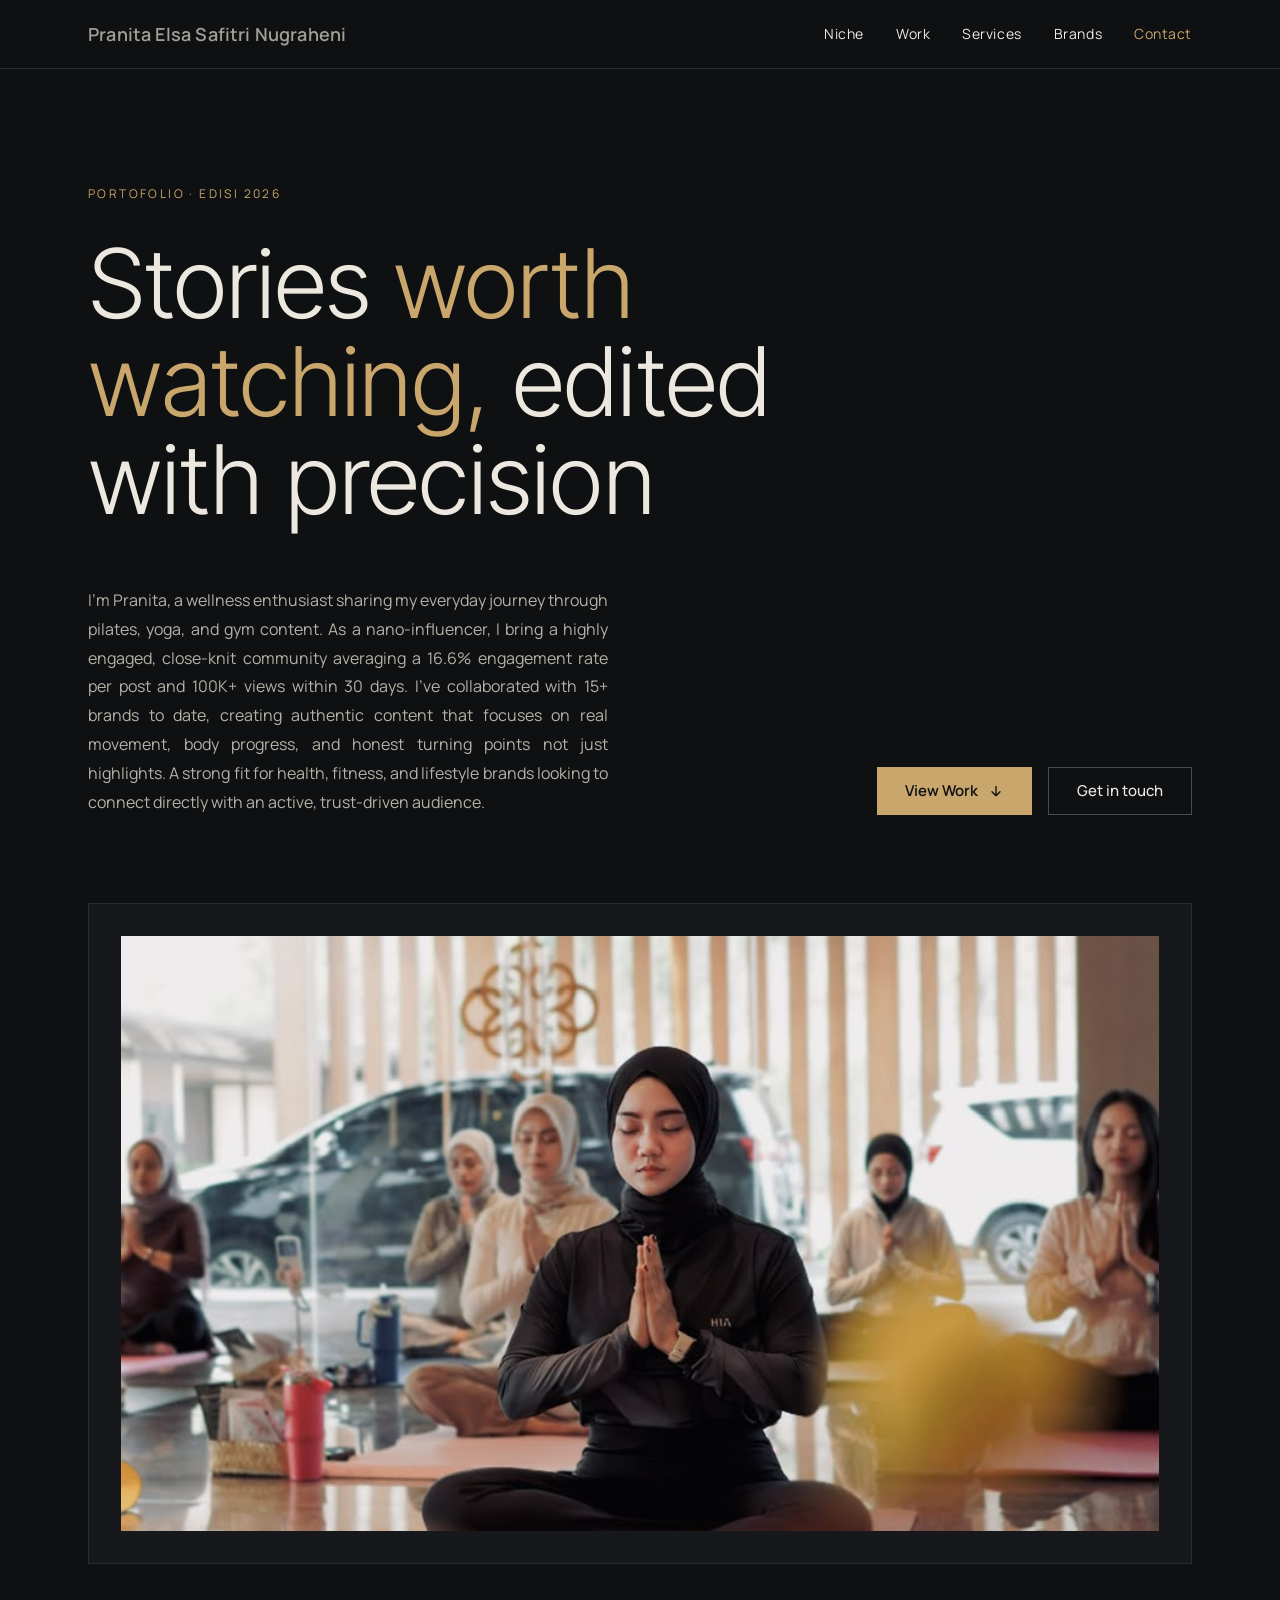
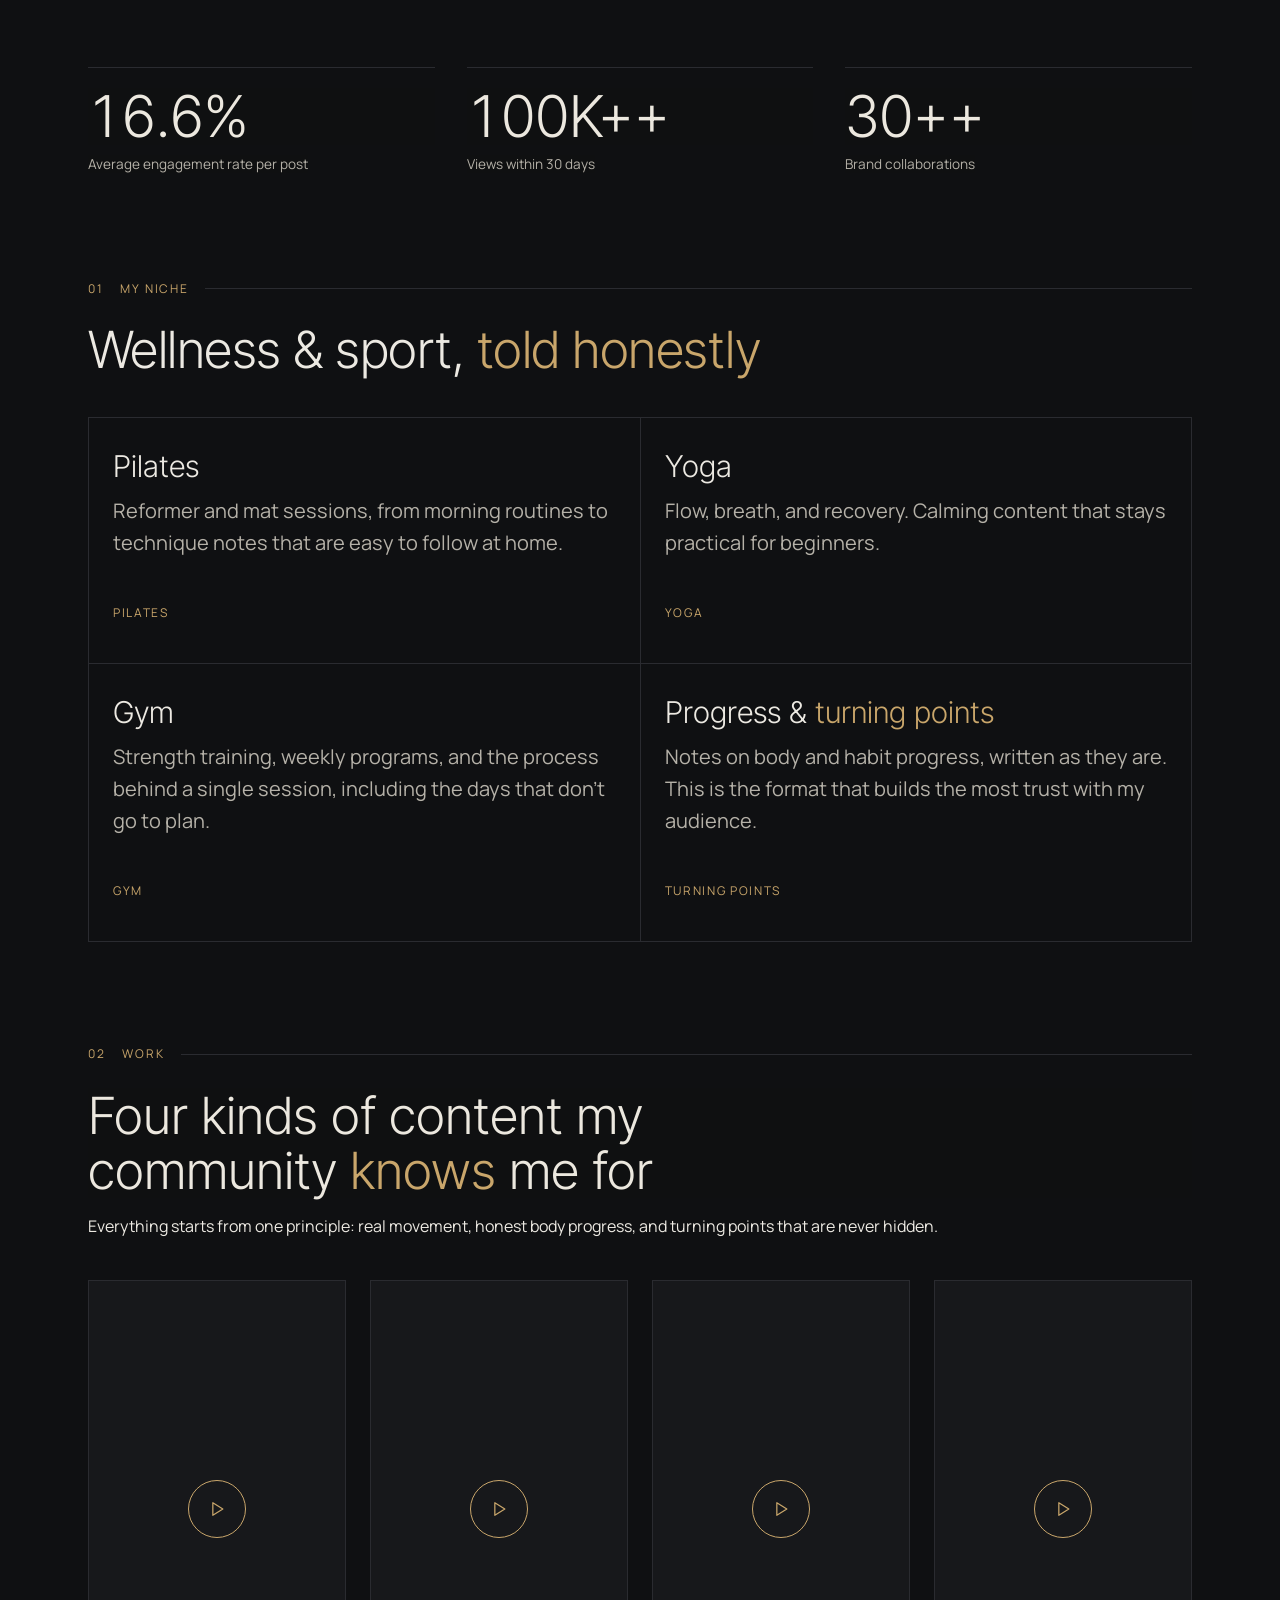
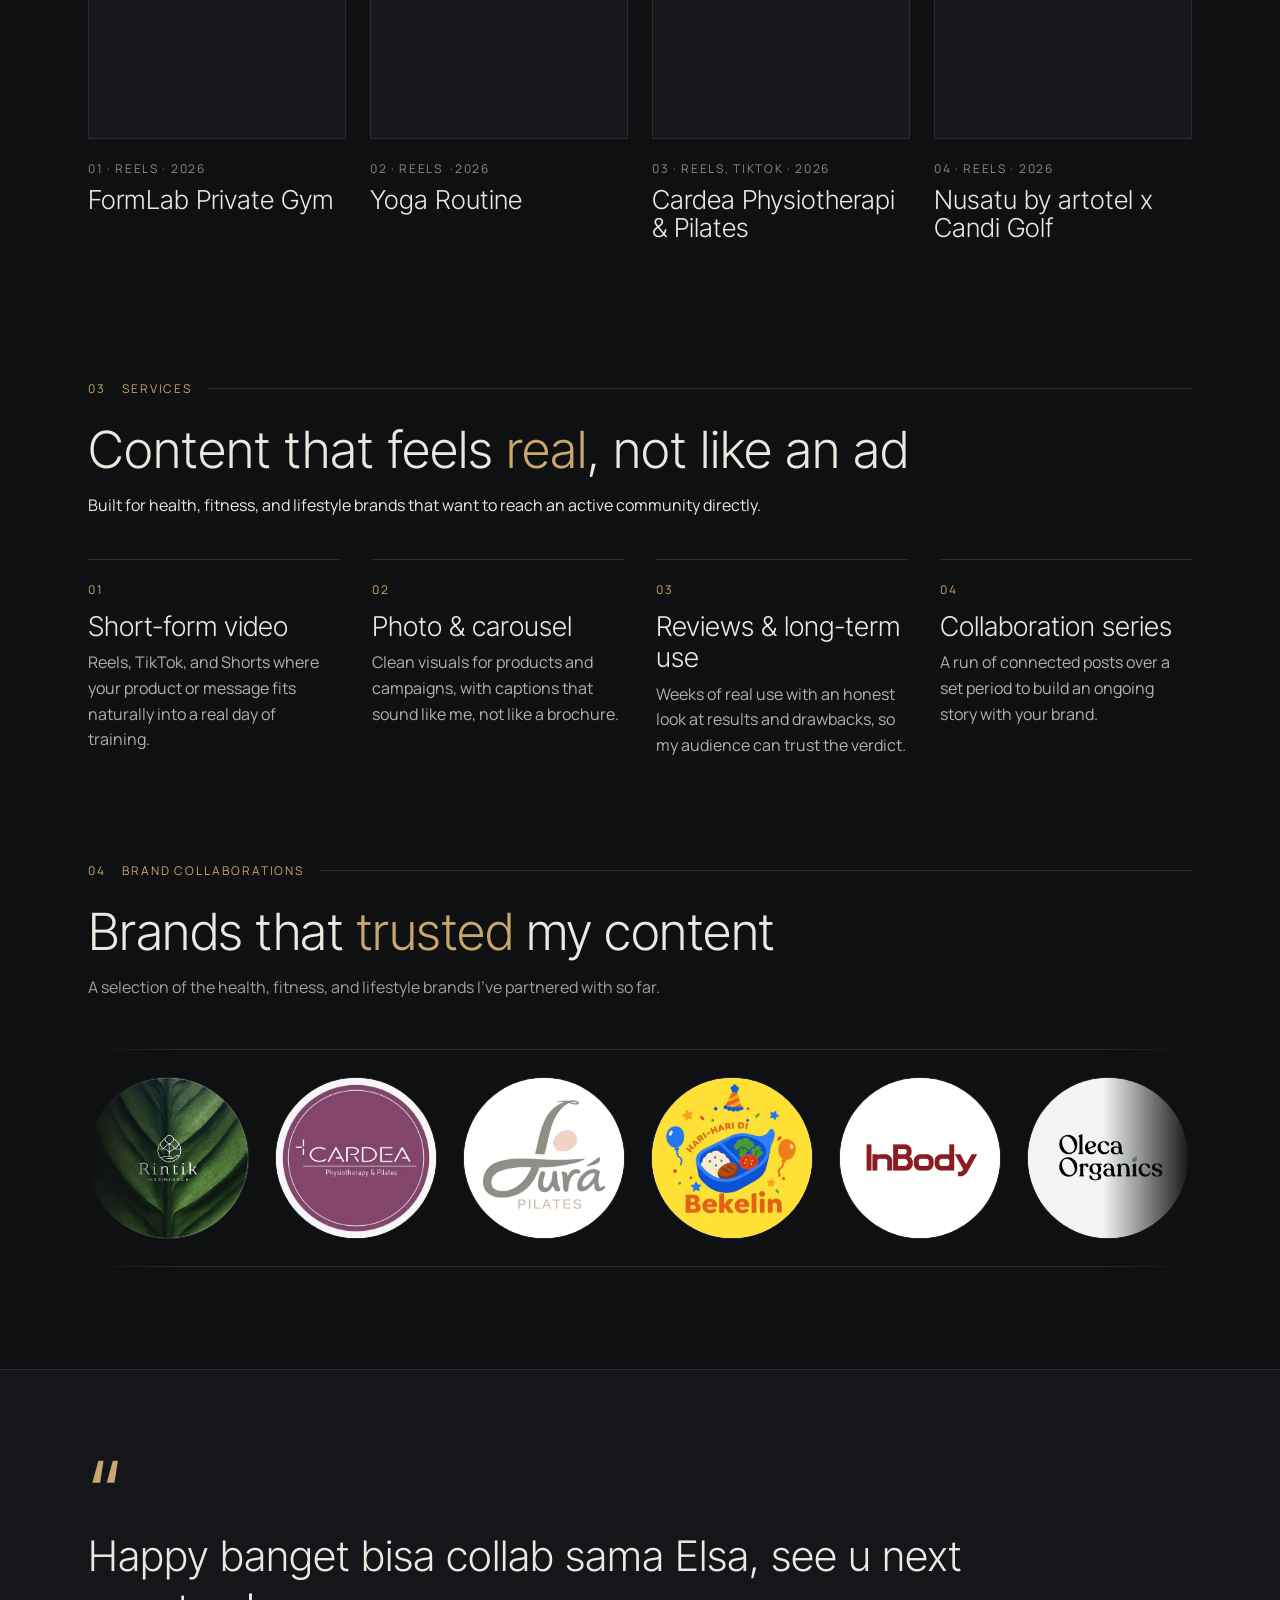
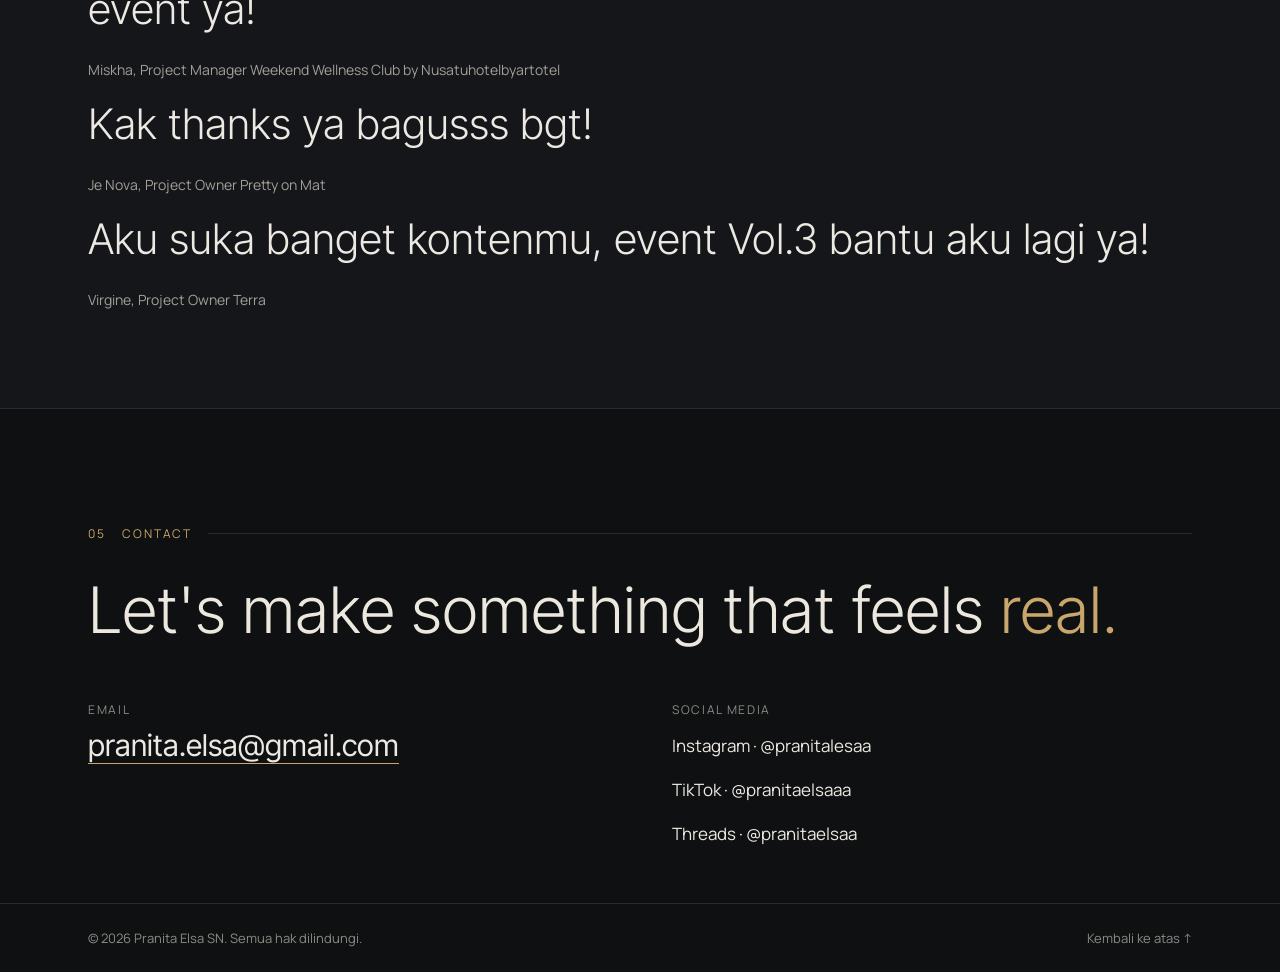
==== commit 034f2cdb: "Add files via upload" ====
--- a/index.html
+++ b/index.html
@@ -3,18 +3,22 @@
 <head>
 <meta charset="utf-8">
 <meta name="viewport" content="width=device-width, initial-scale=1">
+<meta name="theme-color" content="#0F1012">
 <title>Pranita Elsa | Portfolio</title>
 <meta name="description" content="Content creator portfolio: pilates, yoga, and gym content.">
-<link rel="stylesheet" href="https://fonts.googleapis.com/css2?family=Cormorant+Garamond:ital,wght@0,400;0,500;0,600;1,400;1,500&amp;family=Manrope:wght@400;500;600&amp;display=swap">
+<link rel="stylesheet" href="https://fonts.googleapis.com/css2?family=Inter+Tight:wght@200;300;400&amp;family=Manrope:wght@400;500;600&amp;display=swap">
 <style>
 body{margin:0}
 a{color:inherit;text-decoration:none}
 a:hover{color:#C9A66B}
+em{font-style:normal !important}
+@media (max-width: 640px){.hero-bio{text-align:left !important}.showreel-img{height:auto !important;aspect-ratio:4 / 5 !important}}
 @keyframes brand-scroll{from{transform:translateX(0)}to{transform:translateX(-50%)}}
 .brand-track{animation:brand-scroll 55s linear infinite}
 .brand-marquee:hover .brand-track{animation-play-state:paused}
 @media (prefers-reduced-motion: reduce){.brand-track{animation:none}.brand-marquee{overflow-x:auto}}
 </style>
+<style>html{-webkit-text-size-adjust:100%;background:#0F1012}</style>
 </head>
 <body>
 <div id="atas" style="box-sizing: border-box; background: #0F1012; color: #ECE9E2; font-family: 'Manrope', system-ui, sans-serif; font-size: 16px; line-height: 1.6">
@@ -26,7 +30,7 @@
 <div style="border-bottom: 1px solid #2A2B30">
 <div style="max-width: 1200px; margin: 0 auto; padding: 12px clamp(16px, 4vw, 48px); box-sizing: border-box; display: flex; flex-wrap: wrap; align-items: center; justify-content: space-between; gap: 8px 32px">
 <a href="#atas" style="font-family: Manrope, sans-serif; font-size: 18px; font-weight: 600; letter-spacing: 0.01em; min-height: 44px; display: inline-flex; align-items: center; color: #a29f97">Pranita Elsa Safitri Nugraheni</a>
-<nav style="display: flex; flex-wrap: wrap; gap: 0 32px; font-size: 14px; letter-spacing: 0.04em">
+<nav style="display: flex; flex-wrap: wrap; gap: 0 clamp(16px, 4vw, 32px); font-size: 14px; letter-spacing: 0.04em">
 <a href="#niche" style="min-height: 44px; display: inline-flex; align-items: center">Niche</a>
 <a href="#karya" style="min-height: 44px; display: inline-flex; align-items: center">Work</a>
 <a href="#layanan" style="min-height: 44px; display: inline-flex; align-items: center">Services</a>
@@ -36,9 +40,9 @@
 </div>
 </div><div style="max-width: 1200px; margin: 0 auto; padding: clamp(56px, 9vw, 120px) clamp(16px, 4vw, 48px) clamp(48px, 7vw, 88px); box-sizing: border-box">
 <div style="font-size: 12px; letter-spacing: 0.2em; text-transform: uppercase; color: #C9A66B; margin-bottom: 32px">Portofolio · Edisi 2026</div>
-<h1 style="margin: 0; font-family: 'Cormorant Garamond', Georgia, serif; font-weight: 500; font-size: clamp(48px, 9vw, 128px); line-height: 0.95; letter-spacing: -0.02em"></h1><h1 style="box-sizing: border-box; font-family: &quot;Cormorant Garamond&quot;, &quot;Times New Roman&quot;, serif; font-weight: 500; font-size: clamp(2.8rem, 9vw, 6rem); line-height: 1.02; letter-spacing: -0.01em; margin: 22px 0px 36px; max-width: 14ch; text-wrap: balance; color: rgb(236, 232, 223); background-color: rgb(15, 16, 17)">Stories <em style="box-sizing: border-box; color: rgb(201, 166, 107)">worth watching,</em> edited with precision</h1>
+<h1 style="margin: 0; font-family: 'Inter Tight', 'Helvetica Neue', Helvetica, Arial, sans-serif; font-weight: 300; font-size: clamp(48px, 9vw, 128px); line-height: 0.95; letter-spacing: -0.02em"></h1><h1 style="box-sizing: border-box; font-family: 'Inter Tight', 'Helvetica Neue', Helvetica, Arial, sans-serif; font-weight: 300; font-size: clamp(2.8rem, 9vw, 6rem); line-height: 1.02; letter-spacing: -0.01em; margin: 22px 0px 36px; max-width: 14ch; text-wrap: balance; color: rgb(236, 232, 223); background-color: rgb(15, 16, 17)">Stories <em style="box-sizing: border-box; color: rgb(201, 166, 107)">worth watching,</em> edited with precision</h1>
 <div style="display: flex; flex-wrap: wrap; align-items: flex-end; justify-content: space-between; gap: 32px 48px; margin-top: 56px">
-<p style="margin: 0; max-width: 520px; color: #A29F97; font-size: 18px; text-align: justify; width: 638px"><span style="color: rgb(181, 177, 168); font-family: Manrope, system-ui, -apple-system, &quot;Segoe UI&quot;, sans-serif; font-size: 16px; background-color: rgb(15, 16, 17)">I'm Pranita, a wellness enthusiast sharing my everyday journey through pilates, yoga, and gym content. As a nano-influencer, I bring a highly engaged, close-knit community averaging a 16.6% engagement rate per post and 100K+ views within 30 days. I've collaborated with 15+ brands to date, creating authentic content that focuses on real movement, body progress, and honest turning points not just highlights. A strong fit for health, fitness, and lifestyle brands looking to connect directly with an active, trust-driven audience.</span></p>
+<p class="hero-bio" style="margin: 0; max-width: 520px; color: #A29F97; font-size: 18px; text-align: justify"><span style="color: rgb(181, 177, 168); font-family: Manrope, system-ui, -apple-system, &quot;Segoe UI&quot;, sans-serif; font-size: 16px; background-color: rgb(15, 16, 17)">I'm Pranita, a wellness enthusiast sharing my everyday journey through pilates, yoga, and gym content. As a nano-influencer, I bring a highly engaged, close-knit community averaging a 16.6% engagement rate per post and 100K+ views within 30 days. I've collaborated with 15+ brands to date, creating authentic content that focuses on real movement, body progress, and honest turning points not just highlights. A strong fit for health, fitness, and lifestyle brands looking to connect directly with an active, trust-driven audience.</span></p>
 <div style="display: flex; flex-wrap: wrap; gap: 16px">
 <a href="#karya" style="display: inline-flex; align-items: center; gap: 10px; min-height: 48px; padding: 0 28px; background: #C9A66B; color: #0F1012; font-weight: 600; font-size: 15px; box-sizing: border-box"><span>View Work</span>
 <svg width="16" height="16" viewBox="0 0 24 24" fill="none" stroke="currentColor" stroke-width="2" stroke-linecap="round" stroke-linejoin="round" aria-hidden="true"><path d="M12 5v14M6 13l6 6 6-6"></path></svg></a>
@@ -48,27 +52,27 @@
 </div>
 
 <!-- Showreel -->
-<div style="max-width: 1200px; margin: 0 auto; padding: 0 clamp(16px, 4vw, 48px) clamp(64px, 8vw, 112px); box-sizing: border-box">
-<div style="aspect-ratio: 16 / 9; min-height: 240px; background: #17181B; border: 1px solid #2A2B30; box-sizing: border-box; padding: clamp(16px, 3vw, 32px); display: flex; flex-direction: column; justify-content: space-between">
-
-<div style="display: flex; justify-content: space-between; gap: 16px; font-size: 12px; letter-spacing: 0.16em; text-transform: uppercase; color: #8C8A84"><span>Showreel 2026</span><span><br></span></div><img src="showreel.jpg" alt="whatsapp-image-2026-11-05-at-14-12-51" width="854" height="1280" style="max-width: 100%; height: 595px; display: block; object-fit: cover; width: 1038px; aspect-ratio: 854 / 1280">
-
-</div>
-</div>
+
 
 <!-- Stats -->
 <div style="max-width: 1200px; margin: 0 auto; padding: 0 clamp(16px, 4vw, 48px) clamp(64px, 8vw, 112px); box-sizing: border-box">
+<div style="background: #17181B; border: 1px solid #2A2B30; box-sizing: border-box; padding: clamp(16px, 3vw, 32px); display: flex; flex-direction: column; justify-content: space-between; gap: 16px">
+
+<img class="showreel-img" src="showreel.jpg" alt="Showreel photo from a yoga session" width="854" height="1280" style="max-width: 100%; height: 595px; display: block; object-fit: cover; width: 100%">
+
+</div>
+</div><div style="max-width: 1200px; margin: 0 auto; padding: 0 clamp(16px, 4vw, 48px) clamp(64px, 8vw, 112px); box-sizing: border-box">
 <div style="display: flex; flex-wrap: wrap; gap: 32px">
 <div style="flex: 1 1 240px; border-top: 1px solid #2A2B30; padding-top: 20px">
-<div style="font-family: 'Cormorant Garamond', Georgia, serif; font-size: 64px; line-height: 1; font-weight: 500"><span style="box-sizing: border-box; display: block; font-family: &quot;Cormorant Garamond&quot;, &quot;Times New Roman&quot;, serif; font-size: clamp(2.2rem, 6vw, 3.6rem); line-height: 1; font-variant-numeric: tabular-nums; color: rgb(236, 232, 223); background-color: rgb(15, 16, 17)">16.6%</span></div>
+<div style="font-family: 'Inter Tight', 'Helvetica Neue', Helvetica, Arial, sans-serif; font-size: 64px; line-height: 1; font-weight: 300"><span style="box-sizing: border-box; display: block; font-family: 'Inter Tight', 'Helvetica Neue', Helvetica, Arial, sans-serif; font-size: clamp(2.2rem, 6vw, 3.6rem); line-height: 1; font-variant-numeric: tabular-nums; color: rgb(236, 232, 223); background-color: rgb(15, 16, 17)">16.6%</span></div>
 <div style="margin-top: 8px; color: #A29F97; font-size: 14px"><span style="color: rgb(181, 177, 168); font-family: Manrope, system-ui, -apple-system, &quot;Segoe UI&quot;, sans-serif; font-size: 13.6px; background-color: rgb(15, 16, 17)">Average engagement rate per post</span></div>
 </div>
 <div style="flex: 1 1 240px; border-top: 1px solid #2A2B30; padding-top: 20px">
-<div style="font-family: 'Cormorant Garamond', Georgia, serif; font-size: 64px; line-height: 1; font-weight: 500"><span style="box-sizing: border-box; display: block; font-family: &quot;Cormorant Garamond&quot;, &quot;Times New Roman&quot;, serif; font-size: clamp(2.2rem, 6vw, 3.6rem); line-height: 1; font-variant-numeric: tabular-nums; color: rgb(236, 232, 223); background-color: rgb(15, 16, 17)">100K++</span></div>
+<div style="font-family: 'Inter Tight', 'Helvetica Neue', Helvetica, Arial, sans-serif; font-size: 64px; line-height: 1; font-weight: 300"><span style="box-sizing: border-box; display: block; font-family: 'Inter Tight', 'Helvetica Neue', Helvetica, Arial, sans-serif; font-size: clamp(2.2rem, 6vw, 3.6rem); line-height: 1; font-variant-numeric: tabular-nums; color: rgb(236, 232, 223); background-color: rgb(15, 16, 17)">100K++</span></div>
 <div style="margin-top: 8px; color: #A29F97; font-size: 14px"><span style="color: rgb(181, 177, 168); font-family: Manrope, system-ui, -apple-system, &quot;Segoe UI&quot;, sans-serif; font-size: 13.6px; background-color: rgb(15, 16, 17)">Views within 30 days</span></div>
 </div>
 <div style="flex: 1 1 240px; border-top: 1px solid #2A2B30; padding-top: 20px">
-<div style="font-family: 'Cormorant Garamond', Georgia, serif; font-size: 64px; line-height: 1; font-weight: 500"><span style="box-sizing: border-box; display: block; font-family: &quot;Cormorant Garamond&quot;, &quot;Times New Roman&quot;, serif; font-size: clamp(2.2rem, 6vw, 3.6rem); line-height: 1; font-variant-numeric: tabular-nums; color: rgb(236, 232, 223); background-color: rgb(15, 16, 17)">30++</span></div>
+<div style="font-family: 'Inter Tight', 'Helvetica Neue', Helvetica, Arial, sans-serif; font-size: 64px; line-height: 1; font-weight: 300"><span style="box-sizing: border-box; display: block; font-family: 'Inter Tight', 'Helvetica Neue', Helvetica, Arial, sans-serif; font-size: clamp(2.2rem, 6vw, 3.6rem); line-height: 1; font-variant-numeric: tabular-nums; color: rgb(236, 232, 223); background-color: rgb(15, 16, 17)">30++</span></div>
 <div style="margin-top: 8px; color: #A29F97; font-size: 14px"><span style="color: rgb(181, 177, 168); font-family: Manrope, system-ui, -apple-system, &quot;Segoe UI&quot;, sans-serif; font-size: 13.6px; background-color: rgb(15, 16, 17)">Brand collaborations</span></div>
 </div>
 </div>
@@ -79,33 +83,33 @@
 <!-- Niche -->
 <div id="niche" style="max-width: 1200px; margin: 0 auto; padding: 0 clamp(16px, 4vw, 48px) clamp(64px, 8vw, 112px); box-sizing: border-box">
 <div style="display: flex; align-items: center; gap: 16px; font-size: 12px; letter-spacing: 0.16em; text-transform: uppercase; color: #C9A66B"><span>01</span><span>My Niche</span><span style="flex: 1 1 0%; height: 1px; background: rgb(42, 43, 48)"></span></div>
-<h2 style="margin: 24px 0 40px; font-family: 'Cormorant Garamond', Georgia, serif; font-weight: 500; font-size: clamp(2rem, 5vw, 3.2rem); line-height: 1.08; letter-spacing: -0.01em; text-wrap: balance">Wellness &amp; sport, <em style="color: #C9A66B">told honestly</em></h2>
+<h2 style="margin: 24px 0 40px; font-family: 'Inter Tight', 'Helvetica Neue', Helvetica, Arial, sans-serif; font-weight: 300; font-size: clamp(2rem, 5vw, 3.2rem); line-height: 1.08; letter-spacing: -0.01em; text-wrap: balance">Wellness &amp; sport, <em style="color: #C9A66B">told honestly</em></h2>
 <div style="display: flex; flex-wrap: wrap; border-top: 1px solid #2A2B30; border-left: 1px solid #2A2B30">
-<div style="flex: 1 1 420px; box-sizing: border-box; min-height: 200px; padding: 32px 24px 28px; border-right: 1px solid #2A2B30; border-bottom: 1px solid #2A2B30; display: flex; flex-direction: column; justify-content: space-between; gap: 32px; width: 527px; height: 195px">
-<div>
-<h3 style="margin: 0 0 12px; font-family: 'Cormorant Garamond', Georgia, serif; font-weight: 500; font-size: 30px; line-height: 1.1">Pilates</h3>
-<p style="margin: 0; color: #B5B1A8; font-size: 15px">Reformer and mat sessions, from morning routines to technique notes that are easy to follow at home.</p>
+<div style="flex: 1 1 420px; box-sizing: border-box; min-height: 200px; padding: 32px 24px 28px; border-right: 1px solid #2A2B30; border-bottom: 1px solid #2A2B30; display: flex; flex-direction: column; justify-content: space-between; gap: 32px">
+<div>
+<h3 style="margin: 0 0 12px; font-family: 'Inter Tight', 'Helvetica Neue', Helvetica, Arial, sans-serif; font-weight: 300; font-size: 30px; line-height: 1.1">Pilates</h3>
+<p style="margin: 0; color: #B5B1A8; font-size: 20px">Reformer and mat sessions, from morning routines to technique notes that are easy to follow at home.</p>
 </div>
 <a href="https://www.instagram.com/reel/Dcu5aBVP9Nm/" style="align-self: flex-start; min-height: 44px; display: inline-flex; align-items: center; font-size: 12px; letter-spacing: 0.14em; text-transform: uppercase; color: #C9A66B">PILATES</a>
 </div>
-<div style="flex: 1 1 420px; box-sizing: border-box; min-height: 200px; padding: 32px 24px 28px; border-right: 1px solid #2A2B30; border-bottom: 1px solid #2A2B30; display: flex; flex-direction: column; justify-content: space-between; gap: 32px; width: 491px; height: 145px">
-<div>
-<h3 style="margin: 0 0 12px; font-family: 'Cormorant Garamond', Georgia, serif; font-weight: 500; font-size: 30px; line-height: 1.1">Yoga</h3>
-<p style="margin: 0; color: #B5B1A8; font-size: 15px">Flow, breath, and recovery. Calming content that stays practical for beginners.</p>
+<div style="flex: 1 1 420px; box-sizing: border-box; min-height: 200px; padding: 32px 24px 28px; border-right: 1px solid #2A2B30; border-bottom: 1px solid #2A2B30; display: flex; flex-direction: column; justify-content: space-between; gap: 32px">
+<div>
+<h3 style="margin: 0 0 12px; font-family: 'Inter Tight', 'Helvetica Neue', Helvetica, Arial, sans-serif; font-weight: 300; font-size: 30px; line-height: 1.1">Yoga</h3>
+<p style="margin: 0; color: #B5B1A8; font-size: 20px">Flow, breath, and recovery. Calming content that stays practical for beginners.</p>
 </div>
 <a href="https://www.instagram.com/reel/Dd8eIWdzmlt/" style="align-self: flex-start; min-height: 44px; display: inline-flex; align-items: center; font-size: 12px; letter-spacing: 0.14em; text-transform: uppercase; color: #C9A66B">YOGA</a>
 </div>
-<div style="flex: 1 1 420px; box-sizing: border-box; min-height: 200px; padding: 32px 24px 28px; border-right: 1px solid #2A2B30; border-bottom: 1px solid #2A2B30; display: flex; flex-direction: column; justify-content: space-between; gap: 32px; width: 450px; height: 106px">
-<div>
-<h3 style="margin: 0 0 12px; font-family: 'Cormorant Garamond', Georgia, serif; font-weight: 500; font-size: 30px; line-height: 1.1">Gym</h3>
-<p style="margin: 0; color: #B5B1A8; font-size: 15px">Strength training, weekly programs, and the process behind a single session, including the days that don't go to plan.</p>
-</div>
-<a href="https://www.instagram.com/reel/De08r1Eirnr/" style="align-self: flex-start; min-height: 44px; display: inline-flex; align-items: center; font-size: 12px; letter-spacing: 0.14em; text-transform: uppercase; color: #C9A66B">Add your best work link</a>
-</div>
-<div style="flex: 1 1 420px; box-sizing: border-box; min-height: 200px; padding: 32px 24px 28px; border-right: 1px solid #2A2B30; border-bottom: 1px solid #2A2B30; display: flex; flex-direction: column; justify-content: space-between; gap: 32px; width: 545px; height: 200px">
-<div>
-<h3 style="margin: 0 0 12px; font-family: 'Cormorant Garamond', Georgia, serif; font-weight: 500; font-size: 30px; line-height: 1.1">Progress &amp; <em style="font-style: italic; color: #C9A66B">turning points</em></h3>
-<p style="margin: 0; color: #B5B1A8; font-size: 15px">Notes on body and habit progress, written as they are. This is the format that builds the most trust with my audience.</p>
+<div style="flex: 1 1 420px; box-sizing: border-box; min-height: 200px; padding: 32px 24px 28px; border-right: 1px solid #2A2B30; border-bottom: 1px solid #2A2B30; display: flex; flex-direction: column; justify-content: space-between; gap: 32px">
+<div>
+<h3 style="margin: 0 0 12px; font-family: 'Inter Tight', 'Helvetica Neue', Helvetica, Arial, sans-serif; font-weight: 300; font-size: 30px; line-height: 1.1">Gym</h3>
+<p style="margin: 0; color: #B5B1A8; font-size: 20px">Strength training, weekly programs, and the process behind a single session, including the days that don't go to plan.</p>
+</div>
+<a href="https://www.instagram.com/reel/De08r1Eirnr/" style="align-self: flex-start; min-height: 44px; display: inline-flex; align-items: center; font-size: 12px; letter-spacing: 0.14em; text-transform: uppercase; color: #C9A66B">GYM</a>
+</div>
+<div style="flex: 1 1 420px; box-sizing: border-box; min-height: 200px; padding: 32px 24px 28px; border-right: 1px solid #2A2B30; border-bottom: 1px solid #2A2B30; display: flex; flex-direction: column; justify-content: space-between; gap: 32px">
+<div>
+<h3 style="margin: 0 0 12px; font-family: 'Inter Tight', 'Helvetica Neue', Helvetica, Arial, sans-serif; font-weight: 300; font-size: 30px; line-height: 1.1">Progress &amp; <em style="font-style: italic; color: #C9A66B">turning points</em></h3>
+<p style="margin: 0; color: #B5B1A8; font-size: 20px">Notes on body and habit progress, written as they are. This is the format that builds the most trust with my audience.</p>
 </div>
 <a href="https://www.instagram.com/p/DXI8SuCjwsI/?img_index=1" style="align-self: flex-start; min-height: 44px; display: inline-flex; align-items: center; font-size: 12px; letter-spacing: 0.14em; text-transform: uppercase; color: #C9A66B">TURNING POINTS</a>
 </div>
@@ -114,29 +118,29 @@
 
 <div id="karya" style="max-width: 1200px; margin: 0 auto; padding: 0 clamp(16px, 4vw, 48px) clamp(64px, 8vw, 112px); box-sizing: border-box">
 <div style="display: flex; align-items: center; gap: 16px; font-size: 12px; letter-spacing: 0.16em; text-transform: uppercase; color: #C9A66B"><span>02</span><span>Work</span><span style="flex: 1 1 0%; height: 1px; background: rgb(42, 43, 48)"></span></div>
-<h2 style="margin: 24px 0 48px; font-family: 'Cormorant Garamond', Georgia, serif; font-weight: 500; font-size: clamp(36px, 5vw, 64px); line-height: 1.05; letter-spacing: -0.01em"></h2><h2 style="box-sizing: border-box; font-family: &quot;Cormorant Garamond&quot;, &quot;Times New Roman&quot;, serif; font-weight: 500; font-size: clamp(2rem, 5vw, 3.2rem); line-height: 1.08; margin: 12px 0px 0px; text-wrap: balance; color: rgb(236, 232, 223); letter-spacing: normal; background-color: rgb(15, 16, 17)">Four kinds of content my community <em style="box-sizing: border-box; color: rgb(201, 166, 107)">knows</em> me for</h2>
-
-<p style="margin: 0">Everything starts from one principle: real movement, honest body progress, and turning points that are never hidden.</p><div style="display: flex; flex-wrap: wrap; gap: 40px 24px; position: relative; margin-top: 40px">
+<h2 style="box-sizing: border-box; font-family: 'Inter Tight', 'Helvetica Neue', Helvetica, Arial, sans-serif; font-weight: 300; font-size: clamp(2rem, 5vw, 3.2rem); line-height: 1.08; margin: 24px 0px 0px; text-wrap: balance; color: rgb(236, 232, 223); letter-spacing: normal; background-color: rgb(15, 16, 17)">Four kinds of content my community <em style="box-sizing: border-box; color: rgb(201, 166, 107)">knows</em> me for</h2>
+
+<p style="margin: 16px 0 0">Everything starts from one principle: real movement, honest body progress, and turning points that are never hidden.</p><div style="display: flex; flex-wrap: wrap; gap: 40px 24px; position: relative; margin-top: 40px">
 
 <div style="flex: 1 1 150px; min-width: 0; position: relative">
 <div style="aspect-ratio: 9 / 16; background: #17181B; border: 1px solid #2A2B30; box-sizing: border-box; display: flex; align-items: center; justify-content: center; position: relative; overflow: hidden">
 <div style="width: 56px; height: 56px; border-radius: 50%; border: 1px solid #C9A66B; display: flex; align-items: center; justify-content: center; color: #C9A66B">
 <svg width="20" height="20" viewBox="0 0 24 24" fill="none" stroke="currentColor" stroke-width="1.5" stroke-linejoin="round" aria-hidden="true"><path d="M7 4.5v15l12-7.5z"></path></svg>
 </div>
+<video src="reels-formlab.mp4" aria-label="FormLab Private Gym reel" autoplay="autoplay" loop="loop" muted="muted" playsinline="playsinline" width="576" height="1024" style="position: absolute; left: 0; top: 0; width: 100%; height: 100%; object-fit: cover"></video>
 </div>
 <div style="margin-top: 20px; font-size: 12px; letter-spacing: 0.14em; text-transform: uppercase; color: #8C8A84">01 · REELS · 2026</div>
-<h3 style="margin: 8px 0; font-family: 'Cormorant Garamond', Georgia, serif; font-weight: 500; font-size: 26px; line-height: 1.1">FormLab Private Gym</h3>
-
-<video src="reels-formlab.mp4" aria-label="WhatsApp Video 2026-11-05 at 14.57.17" autoplay="autoplay" loop="loop" muted="muted" playsinline="playsinline" width="576" height="1024" style="position: absolute; left: -18px; top: 1px; width: 280px; height: 457px"></video></div>
+<h3 style="margin: 8px 0; font-family: 'Inter Tight', 'Helvetica Neue', Helvetica, Arial, sans-serif; font-weight: 300; font-size: clamp(20px, 5vw, 26px); line-height: 1.1">FormLab Private Gym</h3>
+</div>
 
 <div style="flex: 1 1 150px; min-width: 0">
 <div style="aspect-ratio: 9 / 16; background: #17181B; border: 1px solid #2A2B30; box-sizing: border-box; display: flex; align-items: center; justify-content: center; position: relative; overflow: hidden">
 <div style="width: 56px; height: 56px; border-radius: 50%; border: 1px solid #C9A66B; display: flex; align-items: center; justify-content: center; color: #C9A66B">
 <svg width="20" height="20" viewBox="0 0 24 24" fill="none" stroke="currentColor" stroke-width="1.5" stroke-linejoin="round" aria-hidden="true"><path d="M7 4.5v15l12-7.5z"></path></svg>
 </div>
-<video src="reels-yoga.mp4" aria-label="WhatsApp Video 2026-11-05 at 14.11.58" autoplay="autoplay" loop="loop" muted="muted" playsinline="playsinline" width="464" height="832" style="position: absolute; left: 0; top: 0; width: 100%; height: 100%; object-fit: cover"></video></div>
+<video src="reels-yoga.mp4" aria-label="Yoga Routine reel" autoplay="autoplay" loop="loop" muted="muted" playsinline="playsinline" width="464" height="832" style="position: absolute; left: 0; top: 0; width: 100%; height: 100%; object-fit: cover"></video></div>
 <div style="margin-top: 20px; font-size: 12px; letter-spacing: 0.14em; text-transform: uppercase; color: #8C8A84">02 · REELS&nbsp; ·2026</div>
-<h3 style="margin: 8px 0; font-family: 'Cormorant Garamond', Georgia, serif; font-weight: 500; font-size: 26px; line-height: 1.1">Yoga Routine</h3>
+<h3 style="margin: 8px 0; font-family: 'Inter Tight', 'Helvetica Neue', Helvetica, Arial, sans-serif; font-weight: 300; font-size: clamp(20px, 5vw, 26px); line-height: 1.1">Yoga Routine</h3>
 <p style="margin: 0; color: #A29F97"><br></p>
 </div>
 
@@ -145,9 +149,9 @@
 <div style="width: 56px; height: 56px; border-radius: 50%; border: 1px solid #C9A66B; display: flex; align-items: center; justify-content: center; color: #C9A66B">
 <svg width="20" height="20" viewBox="0 0 24 24" fill="none" stroke="currentColor" stroke-width="1.5" stroke-linejoin="round" aria-hidden="true"><path d="M7 4.5v15l12-7.5z"></path></svg>
 </div>
-<video src="reels-cardea.mp4" aria-label="WhatsApp Video 2026-11-05 at 14.57.30" autoplay="autoplay" loop="loop" muted="muted" playsinline="playsinline" width="576" height="1024" style="position: absolute; left: -18px; top: -89px; width: 276px; height: 637px"></video></div>
+<video src="reels-cardea.mp4" aria-label="Cardea Physiotherapi &amp; Pilates reel" autoplay="autoplay" loop="loop" muted="muted" playsinline="playsinline" width="576" height="1024" style="position: absolute; left: 0; top: 0; width: 100%; height: 100%; object-fit: cover"></video></div>
 <div style="margin-top: 20px; font-size: 12px; letter-spacing: 0.14em; text-transform: uppercase; color: #8C8A84">03 · REELS, TIKTOK · 2026</div>
-<h3 style="margin: 8px 0; font-family: 'Cormorant Garamond', Georgia, serif; font-weight: 500; font-size: 26px; line-height: 1.1">Cardea Physiotherapi &amp; Pilates</h3>
+<h3 style="margin: 8px 0; font-family: 'Inter Tight', 'Helvetica Neue', Helvetica, Arial, sans-serif; font-weight: 300; font-size: clamp(20px, 5vw, 26px); line-height: 1.1">Cardea Physiotherapi &amp; Pilates</h3>
 <p style="margin: 0; color: #A29F97"><br></p>
 </div>
 
@@ -156,40 +160,40 @@
 <div style="width: 56px; height: 56px; border-radius: 50%; border: 1px solid #C9A66B; display: flex; align-items: center; justify-content: center; color: #C9A66B">
 <svg width="20" height="20" viewBox="0 0 24 24" fill="none" stroke="currentColor" stroke-width="1.5" stroke-linejoin="round" aria-hidden="true"><path d="M7 4.5v15l12-7.5z"></path></svg>
 </div>
+<video src="reels-nusatu.mp4" aria-label="Nusatu by artotel x Candi Golf reel" autoplay="autoplay" loop="loop" muted="muted" playsinline="playsinline" width="464" height="832" style="position: absolute; left: 0; top: 0; width: 100%; height: 100%; object-fit: cover"></video>
 </div>
 <div style="margin-top: 20px; font-size: 12px; letter-spacing: 0.14em; text-transform: uppercase; color: #8C8A84">04 · REELS · 2026</div>
-<h3 style="margin: 8px 0; font-family: 'Cormorant Garamond', Georgia, serif; font-weight: 500; font-size: 26px; line-height: 1.1">Nusatu by artotel x Candi Golf</h3>
-
-</div>
-
-<video src="reels-nusatu.mp4" aria-label="WhatsApp Video 2026-11-05 at 14.50.03" autoplay="autoplay" loop="loop" muted="muted" playsinline="playsinline" width="464" height="832" style="position: absolute; left: 846px; top: -6px; width: 262px; height: 461px"></video></div>
+<h3 style="margin: 8px 0; font-family: 'Inter Tight', 'Helvetica Neue', Helvetica, Arial, sans-serif; font-weight: 300; font-size: clamp(20px, 5vw, 26px); line-height: 1.1">Nusatu by artotel x Candi Golf</h3>
+
+</div>
+</div>
 </div>
 
 <div id="layanan" style="max-width: 1200px; margin: 0 auto; padding: 0 clamp(16px, 4vw, 48px) clamp(64px, 8vw, 112px); box-sizing: border-box">
 <div style="display: flex; align-items: center; gap: 16px; font-size: 12px; letter-spacing: 0.16em; text-transform: uppercase; color: #C9A66B">
 <span>03</span><span>Services</span>
 <span style="flex: 1; height: 1px; background: #2A2B30"></span>
-</div><h2 style="box-sizing: border-box; font-family: &quot;Cormorant Garamond&quot;, &quot;Times New Roman&quot;, serif; font-weight: 500; font-size: clamp(2rem, 5vw, 3.2rem); line-height: 1.08; margin: 12px 0px 0px; text-wrap: balance; color: rgb(236, 232, 223); background-color: rgb(15, 16, 17)">Content that feels <em style="box-sizing: border-box; color: rgb(201, 166, 107)">real</em>, not like an ad</h2>
-<p style="margin: 0">Built for health, fitness, and lifestyle brands that want to reach an active community directly.</p><h2 style="margin: 24px 0 48px; font-family: 'Cormorant Garamond', Georgia, serif; font-weight: 500; font-size: clamp(36px, 5vw, 64px); line-height: 1.05; letter-spacing: -0.01em"></h2><h2 style="box-sizing: border-box; font-family: &quot;Cormorant Garamond&quot;, &quot;Times New Roman&quot;, serif; font-weight: 500; font-size: clamp(2.2rem, 6vw, 4rem); line-height: 1.08; margin: 18px 0px 0px; text-wrap: balance; color: rgb(236, 232, 223); letter-spacing: normal; background-color: rgb(15, 16, 17)"></h2><h2 style="box-sizing: border-box; font-weight: 500; font-size: clamp(2rem, 5vw, 3.2rem); line-height: 1.08; margin: 12px 0px 0px; text-wrap: balance"></h2>
+</div><h2 style="box-sizing: border-box; font-family: 'Inter Tight', 'Helvetica Neue', Helvetica, Arial, sans-serif; font-weight: 300; font-size: clamp(2rem, 5vw, 3.2rem); line-height: 1.08; margin: 24px 0px 0px; text-wrap: balance; color: rgb(236, 232, 223); background-color: rgb(15, 16, 17)">Content that feels <em style="box-sizing: border-box; color: rgb(201, 166, 107)">real</em>, not like an ad</h2>
+<p style="margin: 16px 0 40px">Built for health, fitness, and lifestyle brands that want to reach an active community directly.</p>
 <div style="display: flex; flex-wrap: wrap; gap: 40px 32px">
 <div style="flex: 1 1 240px; border-top: 1px solid #2A2B30; padding-top: 20px">
 <div style="font-size: 12px; letter-spacing: 0.14em; color: #C9A66B">01</div>
-<h3 style="margin: 12px 0 8px; font-family: 'Cormorant Garamond', Georgia, serif; font-weight: 500; font-size: 28px; line-height: 1.1"></h3><h3 style="box-sizing: border-box; font-family: &quot;Cormorant Garamond&quot;, &quot;Times New Roman&quot;, serif; font-weight: 500; font-size: 1.7rem; margin: 0px; line-height: 1.15; color: rgb(236, 232, 223); background-color: rgb(15, 16, 17)">Short-form video</h3>
+<h3 style="box-sizing: border-box; font-family: 'Inter Tight', 'Helvetica Neue', Helvetica, Arial, sans-serif; font-weight: 300; font-size: 1.7rem; margin: 12px 0 8px; line-height: 1.15; color: rgb(236, 232, 223); background-color: rgb(15, 16, 17)">Short-form video</h3>
 <p style="margin: 0; color: #A29F97; font-size: 15px"><span style="color: rgb(181, 177, 168); font-family: Manrope, system-ui, -apple-system, &quot;Segoe UI&quot;, sans-serif; font-size: 16px; background-color: rgb(15, 16, 17)">Reels, TikTok, and Shorts where your product or message fits naturally into a real day of training.</span></p>
 </div>
 <div style="flex: 1 1 240px; border-top: 1px solid #2A2B30; padding-top: 20px">
 <div style="font-size: 12px; letter-spacing: 0.14em; color: #C9A66B">02</div>
-<h3 style="margin: 12px 0 8px; font-family: 'Cormorant Garamond', Georgia, serif; font-weight: 500; font-size: 28px; line-height: 1.1"></h3><h3 style="box-sizing: border-box; font-family: &quot;Cormorant Garamond&quot;, &quot;Times New Roman&quot;, serif; font-weight: 500; font-size: 1.7rem; margin: 0px; line-height: 1.15; color: rgb(236, 232, 223); background-color: rgb(15, 16, 17)">Photo &amp; carousel</h3>
+<h3 style="box-sizing: border-box; font-family: 'Inter Tight', 'Helvetica Neue', Helvetica, Arial, sans-serif; font-weight: 300; font-size: 1.7rem; margin: 12px 0 8px; line-height: 1.15; color: rgb(236, 232, 223); background-color: rgb(15, 16, 17)">Photo &amp; carousel</h3>
 <p style="margin: 0; color: #A29F97; font-size: 15px"><span style="color: rgb(181, 177, 168); font-family: Manrope, system-ui, -apple-system, &quot;Segoe UI&quot;, sans-serif; font-size: 16px; background-color: rgb(15, 16, 17)">Clean visuals for products and campaigns, with captions that sound like me, not like a brochure.</span></p>
 </div>
-<div style="flex: 1 1 240px; border-top: 1px solid #2A2B30; padding-top: 20px; width: 288px">
+<div style="flex: 1 1 240px; border-top: 1px solid #2A2B30; padding-top: 20px">
 <div style="font-size: 12px; letter-spacing: 0.14em; color: #C9A66B">03</div>
-<h3 style="margin: 12px 0 8px; font-family: 'Cormorant Garamond', Georgia, serif; font-weight: 500; font-size: 28px; line-height: 1.1"></h3><h3 style="box-sizing: border-box; font-family: &quot;Cormorant Garamond&quot;, &quot;Times New Roman&quot;, serif; font-weight: 500; font-size: 1.7rem; margin: 0px; line-height: 1.15; color: rgb(236, 232, 223); background-color: rgb(15, 16, 17); width: 273px">Reviews &amp; long-term use</h3>
+<h3 style="box-sizing: border-box; font-family: 'Inter Tight', 'Helvetica Neue', Helvetica, Arial, sans-serif; font-weight: 300; font-size: 1.7rem; margin: 12px 0 8px; line-height: 1.15; color: rgb(236, 232, 223); background-color: rgb(15, 16, 17)">Reviews &amp; long-term use</h3>
 <p style="margin: 0; color: #A29F97; font-size: 15px"><span style="color: rgb(181, 177, 168); font-family: Manrope, system-ui, -apple-system, &quot;Segoe UI&quot;, sans-serif; font-size: 16px; background-color: rgb(15, 16, 17)">Weeks of real use with an honest look at results and drawbacks, so my audience can trust the verdict.</span></p>
 </div>
 <div style="flex: 1 1 240px; border-top: 1px solid #2A2B30; padding-top: 20px">
 <div style="font-size: 12px; letter-spacing: 0.14em; color: #C9A66B">04</div>
-<h3 style="margin: 12px 0 8px; font-family: 'Cormorant Garamond', Georgia, serif; font-weight: 500; font-size: 28px; line-height: 1.1"></h3><h3 style="box-sizing: border-box; font-family: &quot;Cormorant Garamond&quot;, &quot;Times New Roman&quot;, serif; font-weight: 500; font-size: 1.7rem; margin: 0px; line-height: 1.15; color: rgb(236, 232, 223); background-color: rgb(15, 16, 17)">Collaboration series</h3>
+<h3 style="box-sizing: border-box; font-family: 'Inter Tight', 'Helvetica Neue', Helvetica, Arial, sans-serif; font-weight: 300; font-size: 1.7rem; margin: 12px 0 8px; line-height: 1.15; color: rgb(236, 232, 223); background-color: rgb(15, 16, 17)">Collaboration series</h3>
 <p style="margin: 0; color: #A29F97; font-size: 15px"><span style="color: rgb(181, 177, 168); font-family: Manrope, system-ui, -apple-system, &quot;Segoe UI&quot;, sans-serif; font-size: 16px; background-color: rgb(15, 16, 17)">A run of connected posts over a set period to build an ongoing story with your brand.</span></p>
 </div>
 </div>
@@ -198,7 +202,7 @@
 <!-- Brand Collaborations -->
 <div id="brands" style="max-width: 1200px; margin: 0 auto; padding: 0 clamp(16px, 4vw, 48px) clamp(64px, 8vw, 112px); box-sizing: border-box">
 <div style="display: flex; align-items: center; gap: 16px; font-size: 12px; letter-spacing: 0.16em; text-transform: uppercase; color: #C9A66B"><span>04</span><span>Brand Collaborations</span><span style="flex: 1 1 0%; height: 1px; background: rgb(42, 43, 48)"></span></div>
-<h2 style="margin: 24px 0 0; font-family: 'Cormorant Garamond', Georgia, serif; font-weight: 500; font-size: clamp(2rem, 5vw, 3.2rem); line-height: 1.08; letter-spacing: -0.01em; text-wrap: balance">Brands that <em style="color: #C9A66B">trusted</em> my content</h2>
+<h2 style="margin: 24px 0 0; font-family: 'Inter Tight', 'Helvetica Neue', Helvetica, Arial, sans-serif; font-weight: 300; font-size: clamp(2rem, 5vw, 3.2rem); line-height: 1.08; letter-spacing: -0.01em; text-wrap: balance">Brands that <em style="color: #C9A66B">trusted</em> my content</h2>
 <p style="margin: 16px 0 48px; max-width: 640px; color: #A29F97">A selection of the health, fitness, and lifestyle brands I've partnered with so far.</p>
 <div class="brand-marquee" style="overflow: hidden; padding: 28px 0; border-top: 1px solid #2A2B30; border-bottom: 1px solid #2A2B30; -webkit-mask-image: linear-gradient(90deg, transparent, #000 8%, #000 92%, transparent); mask-image: linear-gradient(90deg, transparent, #000 8%, #000 92%, transparent)">
 <div class="brand-track" style="display: flex; width: max-content">
@@ -246,12 +250,12 @@
 <div style="background: #15161A; border-top: 1px solid #2A2B30; border-bottom: 1px solid #2A2B30">
 <div style="max-width: 1200px; margin: 0 auto; padding: clamp(56px, 8vw, 96px) clamp(16px, 4vw, 48px); box-sizing: border-box">
 <div style="max-width: 880px">
-<div style="font-family: 'Cormorant Garamond', Georgia, serif; font-size: 80px; line-height: 0.6; color: #C9A66B" aria-hidden="true">“</div>
-<p style="margin: 16px 0 24px; font-family: 'Cormorant Garamond', Georgia, serif; font-style: italic; font-weight: 400; font-size: clamp(26px, 3.6vw, 42px); line-height: 1.25">Happy banget bisa collab sama Elsa, see u next event ya!</p>
-<div style="font-size: 14px; color: #A29F97">Miskha, Project Manager Weekend Wellness Club by Nusatuhotelbyartotel</div><p style="margin: 16px 0 24px; font-family: 'Cormorant Garamond', Georgia, serif; font-style: italic; font-weight: 400; font-size: clamp(26px, 3.6vw, 42px); line-height: 1.25">Kak thanks ya bagusss bgt!&nbsp;</p>
+<div style="font-family: 'Inter Tight', 'Helvetica Neue', Helvetica, Arial, sans-serif; font-size: 80px; line-height: 0.6; color: #C9A66B" aria-hidden="true">“</div>
+<p style="margin: 16px 0 24px; font-family: 'Inter Tight', 'Helvetica Neue', Helvetica, Arial, sans-serif; font-weight: 300; font-size: clamp(26px, 3.6vw, 42px); line-height: 1.25">Happy banget bisa collab sama Elsa, see u next event ya!</p>
+<div style="font-size: 14px; color: #A29F97">Miskha, Project Manager Weekend Wellness Club by Nusatuhotelbyartotel</div><p style="margin: 16px 0 24px; font-family: 'Inter Tight', 'Helvetica Neue', Helvetica, Arial, sans-serif; font-weight: 300; font-size: clamp(26px, 3.6vw, 42px); line-height: 1.25">Kak thanks ya bagusss bgt!&nbsp;</p>
 <div style="font-size: 14px; color: #A29F97">Je Nova, Project Owner Pretty on Mat</div>
 </div>
-<p style="margin: 16px 0 24px; font-family: 'Cormorant Garamond', Georgia, serif; font-style: italic; font-weight: 400; font-size: clamp(26px, 3.6vw, 42px); line-height: 1.25">Aku suka banget kontenmu, event Vol.3 bantu aku lagi ya!</p>
+<p style="margin: 16px 0 24px; font-family: 'Inter Tight', 'Helvetica Neue', Helvetica, Arial, sans-serif; font-weight: 300; font-size: clamp(26px, 3.6vw, 42px); line-height: 1.25">Aku suka banget kontenmu, event Vol.3 bantu aku lagi ya!</p>
 <div style="font-size: 14px; color: #A29F97">Virgine, Project Owner Terra</div></div>
 </div>
 
@@ -261,11 +265,11 @@
 <span>05</span><span>Contact</span>
 <span style="flex: 1; height: 1px; background: #2A2B30"></span>
 </div>
-<h2 style="margin: 32px 0 0; font-family: 'Cormorant Garamond', Georgia, serif; font-weight: 500; font-size: clamp(44px, 8vw, 112px); line-height: 0.98; letter-spacing: -0.02em"></h2><h2 style="box-sizing: border-box; font-family: &quot;Cormorant Garamond&quot;, &quot;Times New Roman&quot;, serif; font-weight: 500; font-size: clamp(2.2rem, 6vw, 4rem); line-height: 1.08; margin: 18px 0px 0px; text-wrap: balance; color: rgb(236, 232, 223); letter-spacing: normal; background-color: rgb(15, 16, 17)">Let's make something that feels <em style="box-sizing: border-box; color: rgb(201, 166, 107)">real.</em></h2>
+<h2 style="margin: 32px 0 0; font-family: 'Inter Tight', 'Helvetica Neue', Helvetica, Arial, sans-serif; font-weight: 300; font-size: clamp(44px, 8vw, 112px); line-height: 0.98; letter-spacing: -0.02em"></h2><h2 style="box-sizing: border-box; font-family: 'Inter Tight', 'Helvetica Neue', Helvetica, Arial, sans-serif; font-weight: 300; font-size: clamp(2.2rem, 6vw, 4rem); line-height: 1.08; margin: 18px 0px 0px; text-wrap: balance; color: rgb(236, 232, 223); letter-spacing: normal; background-color: rgb(15, 16, 17)">Let's make something that feels <em style="box-sizing: border-box; color: rgb(201, 166, 107)">real.</em></h2>
 <div style="display: flex; flex-wrap: wrap; gap: 32px 64px; margin-top: 56px">
 <div style="flex: 1 1 260px">
 <div style="font-size: 12px; letter-spacing: 0.14em; text-transform: uppercase; color: #8C8A84">Email</div>
-<a href="#kontak" style="display: inline-block; margin-top: 8px; font-family: 'Cormorant Garamond', Georgia, serif; font-size: 30px; line-height: 1.2; border-bottom: 1px solid #C9A66B">pranita.elsa@gmail.com</a>
+<a href="mailto:pranita.elsa@gmail.com" style="display: inline-block; margin-top: 8px; font-family: 'Inter Tight', 'Helvetica Neue', Helvetica, Arial, sans-serif; font-size: 30px; line-height: 1.2; border-bottom: 1px solid #C9A66B">pranita.elsa@gmail.com</a>
 </div>
 <div style="flex: 1 1 260px">
 <div style="font-size: 12px; letter-spacing: 0.14em; text-transform: uppercase; color: #8C8A84">SOCIAL MEDIA</div>
@@ -285,6 +289,5 @@
 </div>
 
 </div>
-<helmet><link rel="stylesheet" href="https://fonts.googleapis.com/css2?family=Bebas+Neue:wght@400&amp;display=swap"></helmet>
 </body>
 </html>
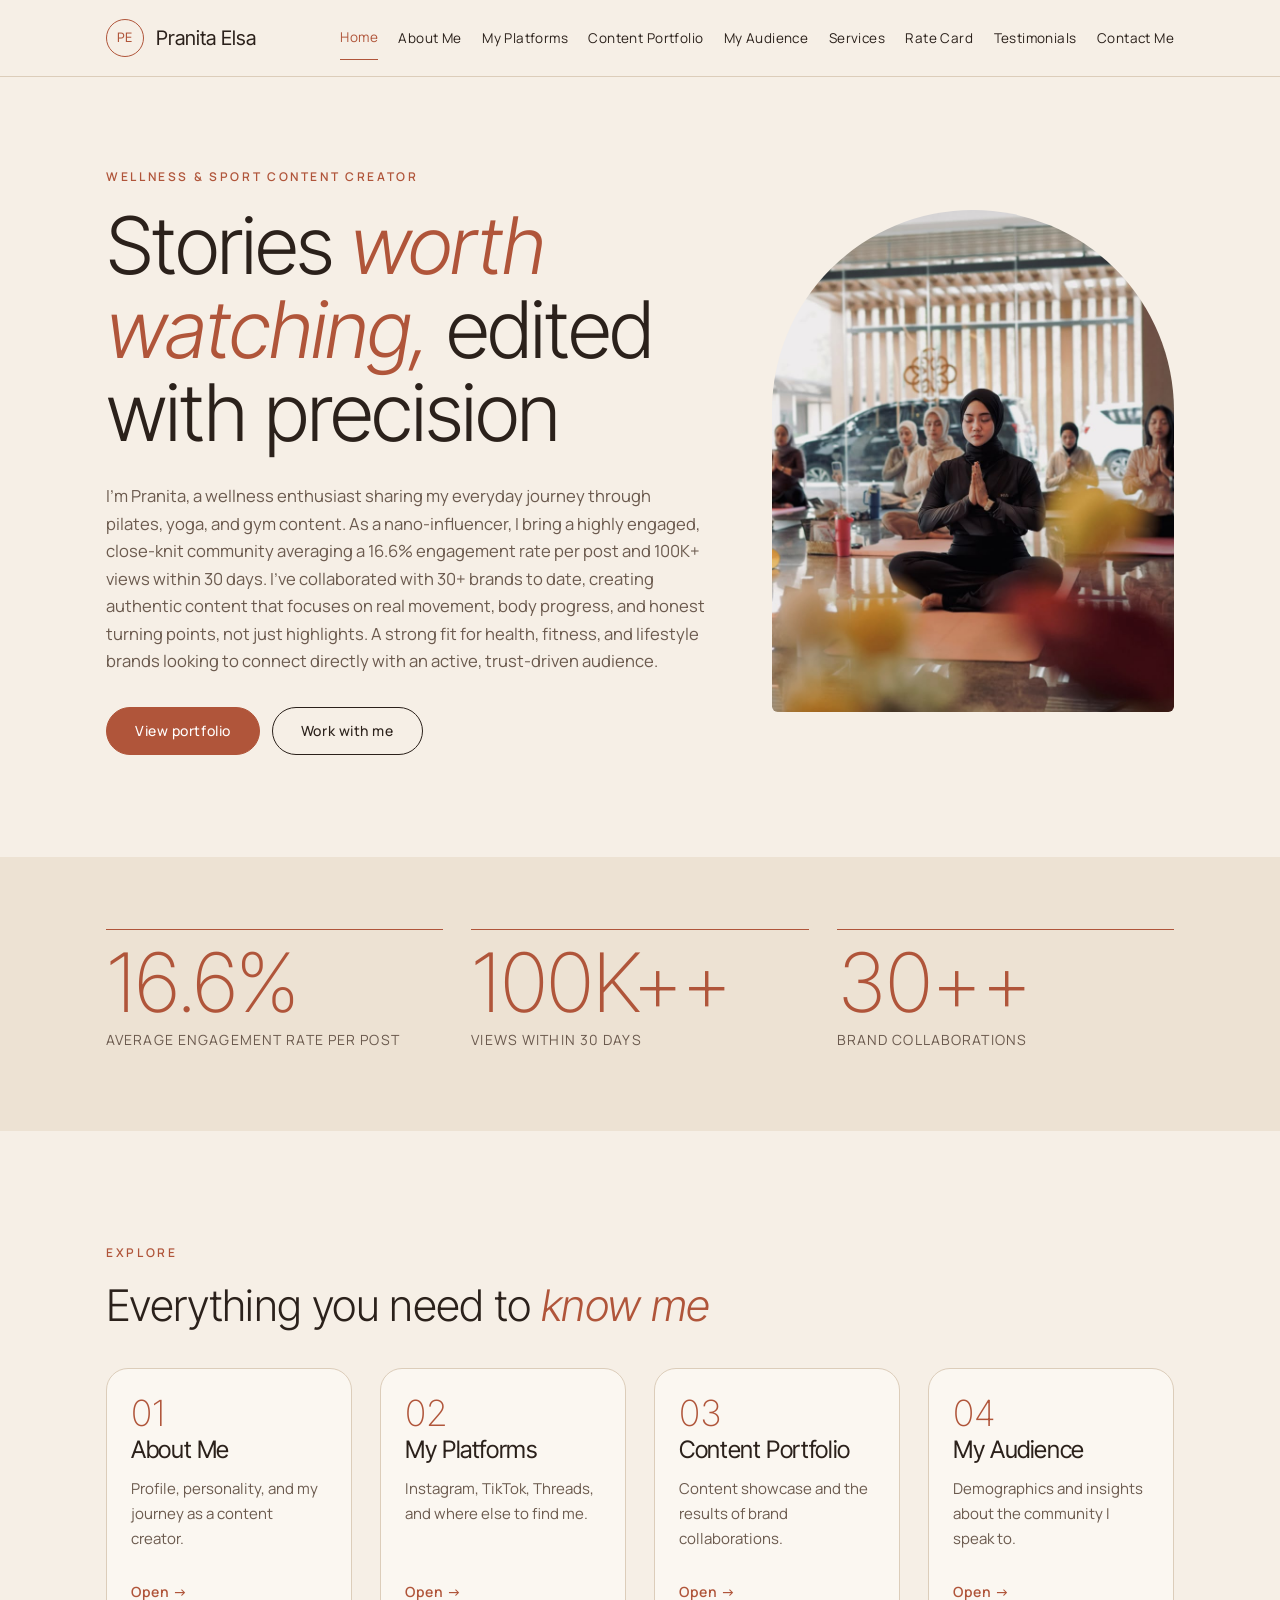
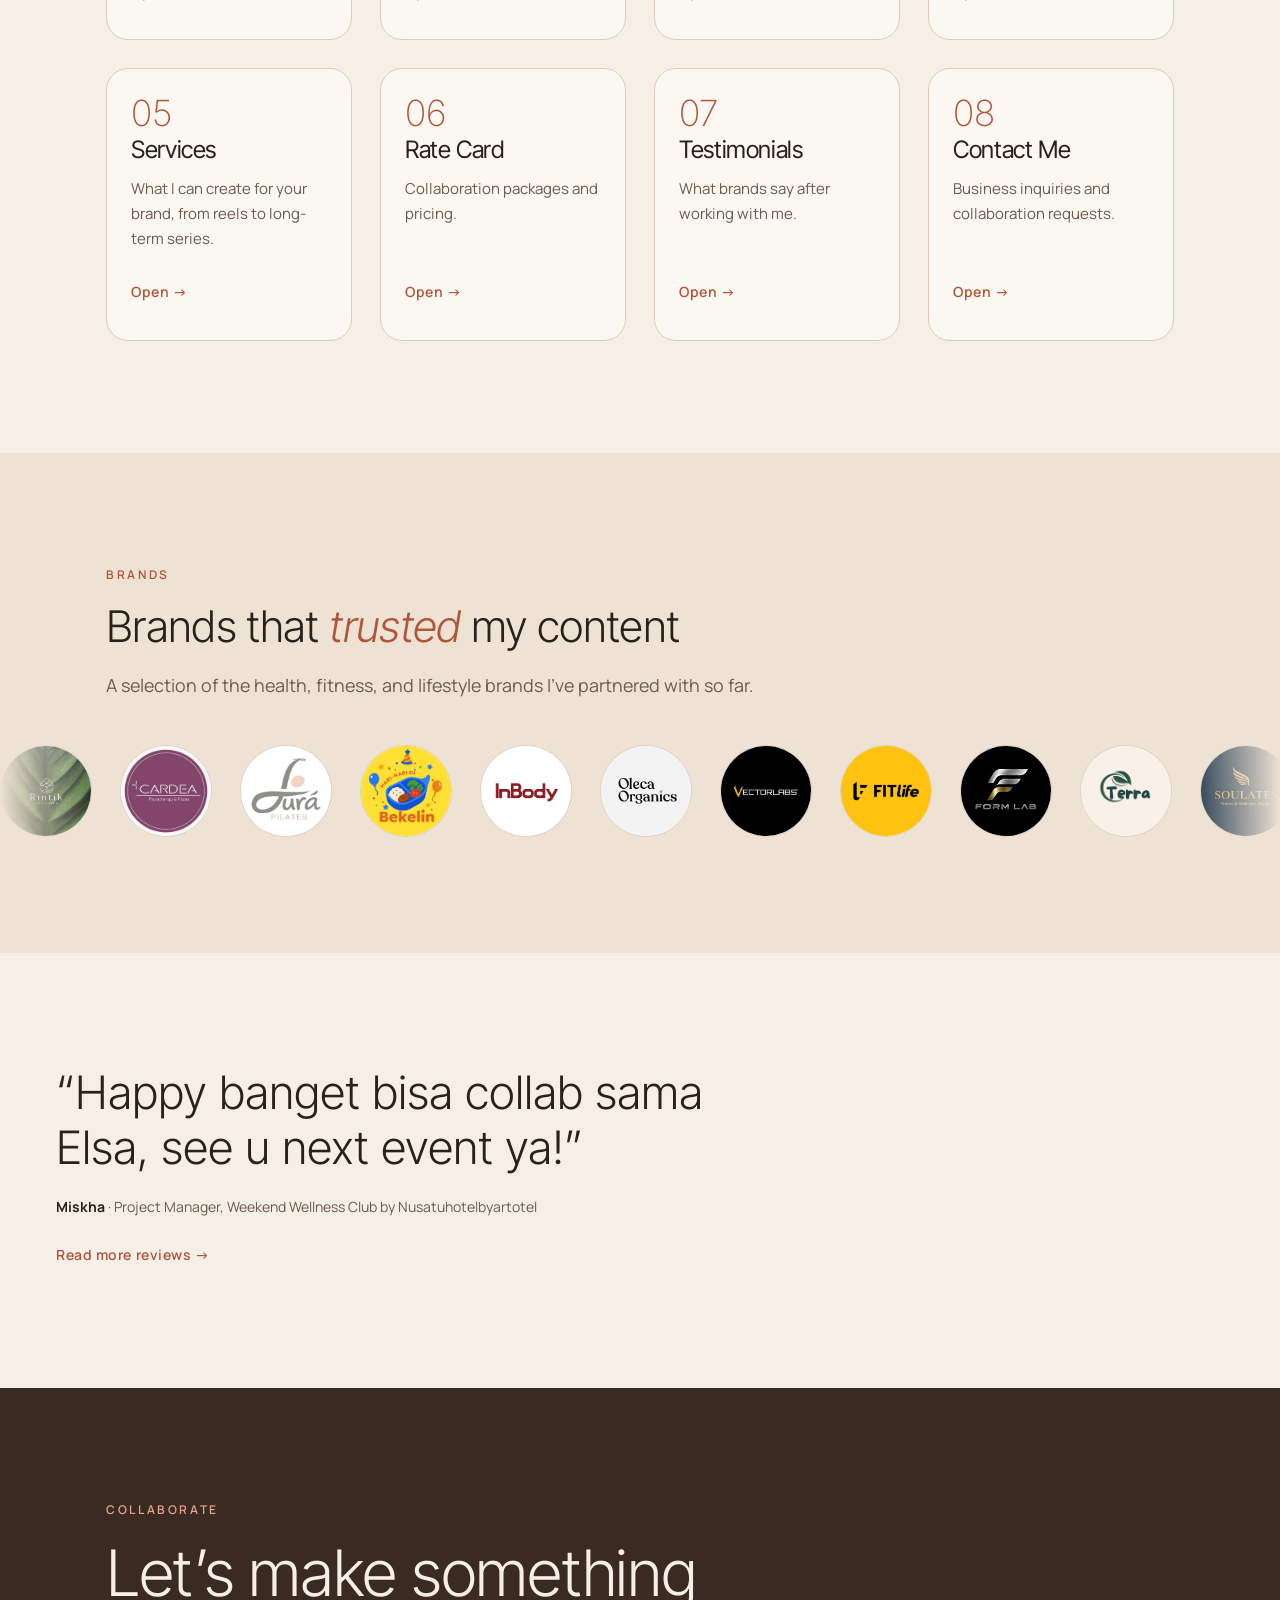
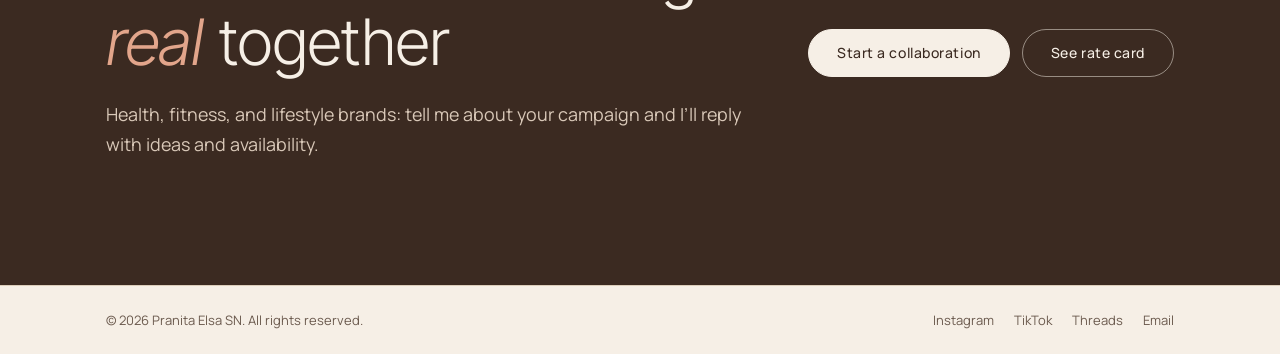
==== commit 1b95a6f6: "Add files via upload" ====
--- a/index.html
+++ b/index.html
@@ -1,293 +1,39 @@
 <!doctype html>
-<html lang="id">
+<html lang="en">
 <head>
 <meta charset="utf-8">
 <meta name="viewport" content="width=device-width, initial-scale=1">
-<meta name="theme-color" content="#0F1012">
-<title>Pranita Elsa | Portfolio</title>
-<meta name="description" content="Content creator portfolio: pilates, yoga, and gym content.">
-<link rel="stylesheet" href="https://fonts.googleapis.com/css2?family=Inter+Tight:wght@200;300;400&amp;family=Manrope:wght@400;500;600&amp;display=swap">
-<style>
-body{margin:0}
-a{color:inherit;text-decoration:none}
-a:hover{color:#C9A66B}
-em{font-style:normal !important}
-@media (max-width: 640px){.hero-bio{text-align:left !important}.showreel-img{height:auto !important;aspect-ratio:4 / 5 !important}}
-@keyframes brand-scroll{from{transform:translateX(0)}to{transform:translateX(-50%)}}
-.brand-track{animation:brand-scroll 55s linear infinite}
-.brand-marquee:hover .brand-track{animation-play-state:paused}
-@media (prefers-reduced-motion: reduce){.brand-track{animation:none}.brand-marquee{overflow-x:auto}}
-</style>
-<style>html{-webkit-text-size-adjust:100%;background:#0F1012}</style>
+<meta name="theme-color" content="#F6EFE6">
+<title>Pranita Elsa | Wellness & Sport Content Creator</title>
+<meta name="description" content="Pranita Elsa: wellness and sport content creator (pilates, yoga, gym). Portfolio, rate card, and collaboration inquiries.">
+<link rel="stylesheet" href="https://fonts.googleapis.com/css2?family=Inter+Tight:ital,wght@0,200;0,300;0,400;1,300&amp;family=Manrope:wght@400;500;600&amp;display=swap">
+<link rel="stylesheet" href="site.css">
+<style>html{-webkit-text-size-adjust:100%;background:#F6EFE6}</style>
 </head>
 <body>
-<div id="atas" style="box-sizing: border-box; background: #0F1012; color: #ECE9E2; font-family: 'Manrope', system-ui, sans-serif; font-size: 16px; line-height: 1.6">
+<div class="page" style="background: var(--bg); color: var(--ink); font-family: var(--body); font-size: 16px; line-height: 1.65; overflow-x: hidden;">
+<header class="hdr" style="position: relative; border-bottom: 1px solid var(--line); background: var(--bg); z-index: 5;"><div class="wrap hdr__in" style="max-width: 1180px; margin: 0px auto; padding: 0px clamp(20px, 5vw, 56px); display: flex; align-items: center; justify-content: space-between; min-height: 76px; gap: 24px;"><a class="brand" href="index.html" style="display: inline-flex; align-items: center; gap: 12px; font-family: var(--head); font-size: 20px; font-weight: 400; min-height: 44px; white-space: nowrap;"><span class="brand__mark" style="width: 38px; height: 38px; border-radius: 50%; border: 1px solid var(--accent); color: var(--accent); display: grid; place-items: center; font-size: 13px; letter-spacing: 0.04em;">PE</span><span>Pranita Elsa</span></a><input type="checkbox" id="nav-toggle" class="nav-toggle" aria-label="Toggle menu" style="position: absolute; opacity: 0; width: 1px; height: 1px;"><label for="nav-toggle" class="burger" style="flex-direction: column; justify-content: center; gap: 6px; width: 44px; height: 44px; cursor: pointer; align-items: flex-end;"><span style="display: block; height: 1.5px; background: var(--ink); width: 26px;"></span><span style="display: block; height: 1.5px; background: var(--ink);"></span><span style="display: block; height: 1.5px; background: var(--ink); width: 26px;"></span></label><nav class="nav" style="left: 0px; right: 0px; top: 100%;"><a href="index.html" class="is-on" style="display: flex; align-items: center;">Home</a><a href="about.html" style="display: flex; align-items: center;">About Me</a><a href="platforms.html" style="display: flex; align-items: center;">My Platforms</a><a href="portfolio.html" style="display: flex; align-items: center;">Content Portfolio</a><a href="audience.html" style="display: flex; align-items: center;">My Audience</a><a href="services.html" style="display: flex; align-items: center;">Services</a><a href="ratecard.html" style="display: flex; align-items: center;">Rate Card</a><a href="testimonials.html" style="display: flex; align-items: center;">Testimonials</a><a href="contact.html" style="display: flex; align-items: center;">Contact Me</a></nav></div></header>
+<main>
+<section class="sec sec--hero" style="padding: clamp(40px, 7vw, 96px) 0px clamp(56px, 8vw, 104px);"><div class="wrap hero" style="max-width: 1180px; margin: 0px auto; padding: 0px clamp(20px, 5vw, 56px); display: grid; gap: clamp(32px, 5vw, 80px); align-items: center;">
+<div><p class="eyebrow" style="font-size: 12px; letter-spacing: 0.22em; text-transform: uppercase; color: var(--accent); margin: 0px 0px 18px; font-weight: 600;">Wellness &amp; sport content creator</p>
+<h1 class="h-display" style="font-size: clamp(38px, 6.2vw, 80px); line-height: 1.05; letter-spacing: -0.025em; margin: 0px 0px 28px;">Stories <em>worth watching,</em> edited with precision</h1>
+<p class="lead hero__bio" style="color: var(--muted); max-width: 62ch; font-size: clamp(15px, 1.3vw, 17px); margin-top: 0px;">I’m Pranita, a wellness enthusiast sharing my everyday journey through pilates, yoga, and gym content. As a nano-influencer, I bring a highly engaged, close-knit community averaging a 16.6% engagement rate per post and 100K+ views within 30 days. I’ve collaborated with 30+ brands to date, creating authentic content that focuses on real movement, body progress, and honest turning points, not just highlights. A strong fit for health, fitness, and lifestyle brands looking to connect directly with an active, trust-driven audience.</p>
+<div class="btns" style="display: flex; flex-wrap: wrap; gap: 12px; margin-top: 32px;"><a class="btn" href="portfolio.html" style="display: inline-flex; align-items: center; justify-content: center; min-height: 48px; padding: 0px 28px; border-radius: 999px; font-size: 14px; letter-spacing: 0.04em; font-weight: 500; transition: background 0.2s, color 0.2s;">View portfolio</a><a class="btn btn--ghost" href="contact.html" style="display: inline-flex; align-items: center; justify-content: center; min-height: 48px; padding: 0px 28px; border-radius: 999px; font-size: 14px; letter-spacing: 0.04em; font-weight: 500; transition: background 0.2s, color 0.2s;">Work with me</a></div></div>
+<div class="arch" style="border-radius: 999px 999px 28px 28px; overflow: hidden; aspect-ratio: 4 / 5; background: var(--sand); width: 100%;"><img src="showreel.jpg" alt="Pranita leading a yoga class" style="width: 100%; height: 100%; object-fit: cover; display: block;"></div></div></section>
+<section class="sec sec--sand sec--tight" style="padding: clamp(36px, 6vw, 72px) 0px; background: var(--sand);"><div class="wrap grid grid--3 stats" style="max-width: 1180px; margin: 0px auto; padding: 0px clamp(20px, 5vw, 56px); display: grid; gap: clamp(16px, 2.2vw, 28px); grid-template-columns: repeat(auto-fit, minmax(min(100%, 260px), 1fr)); margin-top: 0px; text-align: left;">
+<div class="stat" style="padding: 8px 0px; border-top: 1px solid var(--accent);"><div class="stat__n" style="font-family: var(--head); font-weight: 200; font-size: clamp(48px, 6.4vw, 84px); line-height: 1.1; color: var(--accent); letter-spacing: -0.02em;">16.6%</div><div class="stat__l" style="font-size: 14px; letter-spacing: 0.08em; text-transform: uppercase; color: var(--muted);">Average engagement rate per post</div></div>
+<div class="stat" style="padding: 8px 0px; border-top: 1px solid var(--accent);"><div class="stat__n" style="font-family: var(--head); font-weight: 200; font-size: clamp(48px, 6.4vw, 84px); line-height: 1.1; color: var(--accent); letter-spacing: -0.02em;">100K++</div><div class="stat__l" style="font-size: 14px; letter-spacing: 0.08em; text-transform: uppercase; color: var(--muted);">Views within 30 days</div></div>
+<div class="stat" style="padding: 8px 0px; border-top: 1px solid var(--accent);"><div class="stat__n" style="font-family: var(--head); font-weight: 200; font-size: clamp(48px, 6.4vw, 84px); line-height: 1.1; color: var(--accent); letter-spacing: -0.02em;">30++</div><div class="stat__l" style="font-size: 14px; letter-spacing: 0.08em; text-transform: uppercase; color: var(--muted);">Brand collaborations</div></div></div></section>
+<section class="sec" style="padding: clamp(56px, 9vw, 112px) 0px;"><div class="wrap" style="max-width: 1180px; margin: 0px auto; padding: 0px clamp(20px, 5vw, 56px);"><p class="eyebrow" style="font-size: 12px; letter-spacing: 0.22em; text-transform: uppercase; color: var(--accent); margin: 0px 0px 18px; font-weight: 600;">Explore</p><h2 class="h-2" style="font-size: clamp(26px, 3.4vw, 44px); line-height: 1.12; margin-bottom: 16px;">Everything you need to <em>know me</em></h2>
+<div class="grid grid--4 tiles" style="display: grid; gap: clamp(16px, 2.2vw, 28px); margin-top: clamp(24px, 3vw, 40px); grid-template-columns: repeat(auto-fit, minmax(min(100%, 230px), 1fr));"><a class="tile" href="about.html" style="transition: border-color 0.2s, transform 0.2s; display: flex; flex-direction: column; gap: 4px; background: var(--card); border-radius: 22px; padding: 26px 24px;"><span class="tile__n" style="font-family: var(--head); font-weight: 200; font-size: 36px; color: var(--accent); line-height: 1;">01</span><h3 class="h-3" style="font-size: clamp(19px, 2vw, 24px); line-height: 1.25; font-weight: 400; margin-bottom: 8px;">About Me</h3><p style="color: var(--muted); font-size: 15px; flex: 1 1 0%;">Profile, personality, and my journey as a content creator.</p><span class="link-arrow" style="display: inline-flex; align-items: center; min-height: 44px; color: var(--accent); font-size: 14px; font-weight: 600; letter-spacing: 0.04em;">Open →</span></a><a class="tile" href="platforms.html" style="transition: border-color 0.2s, transform 0.2s; display: flex; flex-direction: column; gap: 4px; background: var(--card); border-radius: 22px; padding: 26px 24px;"><span class="tile__n" style="font-family: var(--head); font-weight: 200; font-size: 36px; color: var(--accent); line-height: 1;">02</span><h3 class="h-3" style="font-size: clamp(19px, 2vw, 24px); line-height: 1.25; font-weight: 400; margin-bottom: 8px;">My Platforms</h3><p style="color: var(--muted); font-size: 15px; flex: 1 1 0%;">Instagram, TikTok, Threads, and where else to find me.</p><span class="link-arrow" style="display: inline-flex; align-items: center; min-height: 44px; color: var(--accent); font-size: 14px; font-weight: 600; letter-spacing: 0.04em;">Open →</span></a><a class="tile" href="portfolio.html" style="transition: border-color 0.2s, transform 0.2s; display: flex; flex-direction: column; gap: 4px; background: var(--card); border-radius: 22px; padding: 26px 24px;"><span class="tile__n" style="font-family: var(--head); font-weight: 200; font-size: 36px; color: var(--accent); line-height: 1;">03</span><h3 class="h-3" style="font-size: clamp(19px, 2vw, 24px); line-height: 1.25; font-weight: 400; margin-bottom: 8px;">Content Portfolio</h3><p style="color: var(--muted); font-size: 15px; flex: 1 1 0%;">Content showcase and the results of brand collaborations.</p><span class="link-arrow" style="display: inline-flex; align-items: center; min-height: 44px; color: var(--accent); font-size: 14px; font-weight: 600; letter-spacing: 0.04em;">Open →</span></a><a class="tile" href="audience.html" style="transition: border-color 0.2s, transform 0.2s; display: flex; flex-direction: column; gap: 4px; background: var(--card); border-radius: 22px; padding: 26px 24px;"><span class="tile__n" style="font-family: var(--head); font-weight: 200; font-size: 36px; color: var(--accent); line-height: 1;">04</span><h3 class="h-3" style="font-size: clamp(19px, 2vw, 24px); line-height: 1.25; font-weight: 400; margin-bottom: 8px;">My Audience</h3><p style="color: var(--muted); font-size: 15px; flex: 1 1 0%;">Demographics and insights about the community I speak to.</p><span class="link-arrow" style="display: inline-flex; align-items: center; min-height: 44px; color: var(--accent); font-size: 14px; font-weight: 600; letter-spacing: 0.04em;">Open →</span></a><a class="tile" href="services.html" style="transition: border-color 0.2s, transform 0.2s; display: flex; flex-direction: column; gap: 4px; background: var(--card); border-radius: 22px; padding: 26px 24px;"><span class="tile__n" style="font-family: var(--head); font-weight: 200; font-size: 36px; color: var(--accent); line-height: 1;">05</span><h3 class="h-3" style="font-size: clamp(19px, 2vw, 24px); line-height: 1.25; font-weight: 400; margin-bottom: 8px;">Services</h3><p style="color: var(--muted); font-size: 15px; flex: 1 1 0%;">What I can create for your brand, from reels to long-term series.</p><span class="link-arrow" style="display: inline-flex; align-items: center; min-height: 44px; color: var(--accent); font-size: 14px; font-weight: 600; letter-spacing: 0.04em;">Open →</span></a><a class="tile" href="ratecard.html" style="transition: border-color 0.2s, transform 0.2s; display: flex; flex-direction: column; gap: 4px; background: var(--card); border-radius: 22px; padding: 26px 24px;"><span class="tile__n" style="font-family: var(--head); font-weight: 200; font-size: 36px; color: var(--accent); line-height: 1;">06</span><h3 class="h-3" style="font-size: clamp(19px, 2vw, 24px); line-height: 1.25; font-weight: 400; margin-bottom: 8px;">Rate Card</h3><p style="color: var(--muted); font-size: 15px; flex: 1 1 0%;">Collaboration packages and pricing.</p><span class="link-arrow" style="display: inline-flex; align-items: center; min-height: 44px; color: var(--accent); font-size: 14px; font-weight: 600; letter-spacing: 0.04em;">Open →</span></a><a class="tile" href="testimonials.html" style="transition: border-color 0.2s, transform 0.2s; display: flex; flex-direction: column; gap: 4px; background: var(--card); border-radius: 22px; padding: 26px 24px;"><span class="tile__n" style="font-family: var(--head); font-weight: 200; font-size: 36px; color: var(--accent); line-height: 1;">07</span><h3 class="h-3" style="font-size: clamp(19px, 2vw, 24px); line-height: 1.25; font-weight: 400; margin-bottom: 8px;">Testimonials</h3><p style="color: var(--muted); font-size: 15px; flex: 1 1 0%;">What brands say after working with me.</p><span class="link-arrow" style="display: inline-flex; align-items: center; min-height: 44px; color: var(--accent); font-size: 14px; font-weight: 600; letter-spacing: 0.04em;">Open →</span></a><a class="tile" href="contact.html" style="transition: border-color 0.2s, transform 0.2s; display: flex; flex-direction: column; gap: 4px; background: var(--card); border-radius: 22px; padding: 26px 24px;"><span class="tile__n" style="font-family: var(--head); font-weight: 200; font-size: 36px; color: var(--accent); line-height: 1;">08</span><h3 class="h-3" style="font-size: clamp(19px, 2vw, 24px); line-height: 1.25; font-weight: 400; margin-bottom: 8px;">Contact Me</h3><p style="color: var(--muted); font-size: 15px; flex: 1 1 0%;">Business inquiries and collaboration requests.</p><span class="link-arrow" style="display: inline-flex; align-items: center; min-height: 44px; color: var(--accent); font-size: 14px; font-weight: 600; letter-spacing: 0.04em;">Open →</span></a></div></div></section>
+<section class="sec sec--sand" style="padding: clamp(56px, 9vw, 112px) 0px; background: var(--sand);"><div class="wrap" style="max-width: 1180px; margin: 0px auto; padding: 0px clamp(20px, 5vw, 56px);"><p class="eyebrow" style="font-size: 12px; letter-spacing: 0.22em; text-transform: uppercase; color: var(--accent); margin: 0px 0px 18px; font-weight: 600;">Brands</p><h2 class="h-2" style="font-size: clamp(26px, 3.4vw, 44px); line-height: 1.12; margin-bottom: 16px;">Brands that <em>trusted</em> my content</h2>
+<p class="lead" style="font-size: clamp(16px, 1.4vw, 19px); color: var(--muted); max-width: 62ch; margin-top: 20px;">A selection of the health, fitness, and lifestyle brands I’ve partnered with so far.</p></div><div class="marquee-wrap" style="margin-top: 40px;"><div class="marquee" style="mask-image: linear-gradient(90deg, transparent, rgb(0, 0, 0) 8%, rgb(0, 0, 0) 92%, transparent);"><div class="marquee__track" style="display: flex; gap: 28px; width: max-content; padding: 4px 0px;"><span class="logo" title="Rintik" style="flex: 0 0 auto; width: 92px; height: 92px; border-radius: 50%; background: rgb(255, 255, 255); border: 1px solid var(--line); display: grid; place-items: center; overflow: hidden;"><img src="logo-rintik.jpg" alt="Rintik logo" style="width: 100%; height: 100%; object-fit: contain; display: block;"></span><span class="logo" title="Cardea" style="flex: 0 0 auto; width: 92px; height: 92px; border-radius: 50%; background: rgb(255, 255, 255); border: 1px solid var(--line); display: grid; place-items: center; overflow: hidden;"><img src="logo-cardea.png" alt="Cardea logo" style="width: 100%; height: 100%; object-fit: contain; display: block;"></span><span class="logo" title="Lura" style="flex: 0 0 auto; width: 92px; height: 92px; border-radius: 50%; background: rgb(255, 255, 255); border: 1px solid var(--line); display: grid; place-items: center; overflow: hidden;"><img src="logo-lura.png" alt="Lura logo" style="width: 100%; height: 100%; object-fit: contain; display: block;"></span><span class="logo" title="Bekelin" style="flex: 0 0 auto; width: 92px; height: 92px; border-radius: 50%; background: rgb(255, 255, 255); border: 1px solid var(--line); display: grid; place-items: center; overflow: hidden;"><img src="logo-bekelin.png" alt="Bekelin logo" style="width: 100%; height: 100%; object-fit: contain; display: block;"></span><span class="logo" title="InBody" style="flex: 0 0 auto; width: 92px; height: 92px; border-radius: 50%; background: rgb(255, 255, 255); border: 1px solid var(--line); display: grid; place-items: center; overflow: hidden;"><img src="logo-inbody.png" alt="InBody logo" style="width: 100%; height: 100%; object-fit: contain; display: block;"></span><span class="logo" title="Oleca" style="flex: 0 0 auto; width: 92px; height: 92px; border-radius: 50%; background: rgb(255, 255, 255); border: 1px solid var(--line); display: grid; place-items: center; overflow: hidden;"><img src="logo-oleca.png" alt="Oleca logo" style="width: 100%; height: 100%; object-fit: contain; display: block;"></span><span class="logo" title="Vector Labs" style="flex: 0 0 auto; width: 92px; height: 92px; border-radius: 50%; background: rgb(255, 255, 255); border: 1px solid var(--line); display: grid; place-items: center; overflow: hidden;"><img src="logo-vectorlabs.png" alt="Vector Labs logo" style="width: 100%; height: 100%; object-fit: contain; display: block;"></span><span class="logo" title="Fitlife" style="flex: 0 0 auto; width: 92px; height: 92px; border-radius: 50%; background: rgb(255, 255, 255); border: 1px solid var(--line); display: grid; place-items: center; overflow: hidden;"><img src="logo-fitlife.png" alt="Fitlife logo" style="width: 100%; height: 100%; object-fit: contain; display: block;"></span><span class="logo" title="FormLab" style="flex: 0 0 auto; width: 92px; height: 92px; border-radius: 50%; background: rgb(255, 255, 255); border: 1px solid var(--line); display: grid; place-items: center; overflow: hidden;"><img src="logo-formlab.png" alt="FormLab logo" style="width: 100%; height: 100%; object-fit: contain; display: block;"></span><span class="logo" title="Terra" style="flex: 0 0 auto; width: 92px; height: 92px; border-radius: 50%; background: rgb(255, 255, 255); border: 1px solid var(--line); display: grid; place-items: center; overflow: hidden;"><img src="logo-terra.png" alt="Terra logo" style="width: 100%; height: 100%; object-fit: contain; display: block;"></span><span class="logo" title="Soulates" style="flex: 0 0 auto; width: 92px; height: 92px; border-radius: 50%; background: rgb(255, 255, 255); border: 1px solid var(--line); display: grid; place-items: center; overflow: hidden;"><img src="logo-soulates.png" alt="Soulates logo" style="width: 100%; height: 100%; object-fit: contain; display: block;"></span><span class="logo" title="Goffeé" style="flex: 0 0 auto; width: 92px; height: 92px; border-radius: 50%; background: rgb(255, 255, 255); border: 1px solid var(--line); display: grid; place-items: center; overflow: hidden;"><img src="logo-goffee.png" alt="Goffeé logo" style="width: 100%; height: 100%; object-fit: contain; display: block;"></span><span class="logo" title="Base" style="flex: 0 0 auto; width: 92px; height: 92px; border-radius: 50%; background: rgb(255, 255, 255); border: 1px solid var(--line); display: grid; place-items: center; overflow: hidden;"><img src="logo-base.png" alt="Base logo" style="width: 100%; height: 100%; object-fit: contain; display: block;"></span><span class="logo" title="Nusatu" style="flex: 0 0 auto; width: 92px; height: 92px; border-radius: 50%; background: rgb(255, 255, 255); border: 1px solid var(--line); display: grid; place-items: center; overflow: hidden;"><img src="logo-nusatu.png" alt="Nusatu logo" style="width: 100%; height: 100%; object-fit: contain; display: block;"></span><span class="logo" title="Cold n Brew" style="flex: 0 0 auto; width: 92px; height: 92px; border-radius: 50%; background: rgb(255, 255, 255); border: 1px solid var(--line); display: grid; place-items: center; overflow: hidden;"><img src="logo-coldnbrew.png" alt="Cold n Brew logo" style="width: 100%; height: 100%; object-fit: contain; display: block;"></span><span class="logo" title="Indosat" style="flex: 0 0 auto; width: 92px; height: 92px; border-radius: 50%; background: rgb(255, 255, 255); border: 1px solid var(--line); display: grid; place-items: center; overflow: hidden;"><img src="logo-indosat.png" alt="Indosat logo" style="width: 100%; height: 100%; object-fit: contain; display: block;"></span><span class="logo" title="Pretty on Mat" style="flex: 0 0 auto; width: 92px; height: 92px; border-radius: 50%; background: rgb(255, 255, 255); border: 1px solid var(--line); display: grid; place-items: center; overflow: hidden;"><img src="logo-prettyonmat.png" alt="Pretty on Mat logo" style="width: 100%; height: 100%; object-fit: contain; display: block;"></span><span class="logo" title="% Arabica" style="flex: 0 0 auto; width: 92px; height: 92px; border-radius: 50%; background: rgb(255, 255, 255); border: 1px solid var(--line); display: grid; place-items: center; overflow: hidden;"><img src="logo-arabica.png" alt="% Arabica logo" style="width: 100%; height: 100%; object-fit: contain; display: block;"></span><span class="logo" title="Earth and Flow" style="flex: 0 0 auto; width: 92px; height: 92px; border-radius: 50%; background: rgb(255, 255, 255); border: 1px solid var(--line); display: grid; place-items: center; overflow: hidden;"><img src="logo-earthandflow.png" alt="Earth and Flow logo" style="width: 100%; height: 100%; object-fit: contain; display: block;"></span><span class="logo" title="Gatsoe" style="flex: 0 0 auto; width: 92px; height: 92px; border-radius: 50%; background: rgb(255, 255, 255); border: 1px solid var(--line); display: grid; place-items: center; overflow: hidden;"><img src="logo-gatsoe.png" alt="Gatsoe logo" style="width: 100%; height: 100%; object-fit: contain; display: block;"></span><span class="logo" title="Deli n Co" style="flex: 0 0 auto; width: 92px; height: 92px; border-radius: 50%; background: rgb(255, 255, 255); border: 1px solid var(--line); display: grid; place-items: center; overflow: hidden;"><img src="logo-deli.png" alt="Deli n Co logo" style="width: 100%; height: 100%; object-fit: contain; display: block;"></span><span class="logo" title="Brightstone" style="flex: 0 0 auto; width: 92px; height: 92px; border-radius: 50%; background: rgb(255, 255, 255); border: 1px solid var(--line); display: grid; place-items: center; overflow: hidden;"><img src="logo-brightstone.png" alt="Brightstone logo" style="width: 100%; height: 100%; object-fit: contain; display: block;"></span><span class="logo" title="Akar" style="flex: 0 0 auto; width: 92px; height: 92px; border-radius: 50%; background: rgb(255, 255, 255); border: 1px solid var(--line); display: grid; place-items: center; overflow: hidden;"><img src="logo-akar.png" alt="Akar logo" style="width: 100%; height: 100%; object-fit: contain; display: block;"></span><span class="logo" title="Famouscarf" style="flex: 0 0 auto; width: 92px; height: 92px; border-radius: 50%; background: rgb(255, 255, 255); border: 1px solid var(--line); display: grid; place-items: center; overflow: hidden;"><img src="logo-famouscarf.png" alt="Famouscarf logo" style="width: 100%; height: 100%; object-fit: contain; display: block;"></span><span class="logo" title="Rintik" style="flex: 0 0 auto; width: 92px; height: 92px; border-radius: 50%; background: rgb(255, 255, 255); border: 1px solid var(--line); display: grid; place-items: center; overflow: hidden;"><img src="logo-rintik.jpg" alt="Rintik logo" style="width: 100%; height: 100%; object-fit: contain; display: block;"></span><span class="logo" title="Cardea" style="flex: 0 0 auto; width: 92px; height: 92px; border-radius: 50%; background: rgb(255, 255, 255); border: 1px solid var(--line); display: grid; place-items: center; overflow: hidden;"><img src="logo-cardea.png" alt="Cardea logo" style="width: 100%; height: 100%; object-fit: contain; display: block;"></span><span class="logo" title="Lura" style="flex: 0 0 auto; width: 92px; height: 92px; border-radius: 50%; background: rgb(255, 255, 255); border: 1px solid var(--line); display: grid; place-items: center; overflow: hidden;"><img src="logo-lura.png" alt="Lura logo" style="width: 100%; height: 100%; object-fit: contain; display: block;"></span><span class="logo" title="Bekelin" style="flex: 0 0 auto; width: 92px; height: 92px; border-radius: 50%; background: rgb(255, 255, 255); border: 1px solid var(--line); display: grid; place-items: center; overflow: hidden;"><img src="logo-bekelin.png" alt="Bekelin logo" style="width: 100%; height: 100%; object-fit: contain; display: block;"></span><span class="logo" title="InBody" style="flex: 0 0 auto; width: 92px; height: 92px; border-radius: 50%; background: rgb(255, 255, 255); border: 1px solid var(--line); display: grid; place-items: center; overflow: hidden;"><img src="logo-inbody.png" alt="InBody logo" style="width: 100%; height: 100%; object-fit: contain; display: block;"></span><span class="logo" title="Oleca" style="flex: 0 0 auto; width: 92px; height: 92px; border-radius: 50%; background: rgb(255, 255, 255); border: 1px solid var(--line); display: grid; place-items: center; overflow: hidden;"><img src="logo-oleca.png" alt="Oleca logo" style="width: 100%; height: 100%; object-fit: contain; display: block;"></span><span class="logo" title="Vector Labs" style="flex: 0 0 auto; width: 92px; height: 92px; border-radius: 50%; background: rgb(255, 255, 255); border: 1px solid var(--line); display: grid; place-items: center; overflow: hidden;"><img src="logo-vectorlabs.png" alt="Vector Labs logo" style="width: 100%; height: 100%; object-fit: contain; display: block;"></span><span class="logo" title="Fitlife" style="flex: 0 0 auto; width: 92px; height: 92px; border-radius: 50%; background: rgb(255, 255, 255); border: 1px solid var(--line); display: grid; place-items: center; overflow: hidden;"><img src="logo-fitlife.png" alt="Fitlife logo" style="width: 100%; height: 100%; object-fit: contain; display: block;"></span><span class="logo" title="FormLab" style="flex: 0 0 auto; width: 92px; height: 92px; border-radius: 50%; background: rgb(255, 255, 255); border: 1px solid var(--line); display: grid; place-items: center; overflow: hidden;"><img src="logo-formlab.png" alt="FormLab logo" style="width: 100%; height: 100%; object-fit: contain; display: block;"></span><span class="logo" title="Terra" style="flex: 0 0 auto; width: 92px; height: 92px; border-radius: 50%; background: rgb(255, 255, 255); border: 1px solid var(--line); display: grid; place-items: center; overflow: hidden;"><img src="logo-terra.png" alt="Terra logo" style="width: 100%; height: 100%; object-fit: contain; display: block;"></span><span class="logo" title="Soulates" style="flex: 0 0 auto; width: 92px; height: 92px; border-radius: 50%; background: rgb(255, 255, 255); border: 1px solid var(--line); display: grid; place-items: center; overflow: hidden;"><img src="logo-soulates.png" alt="Soulates logo" style="width: 100%; height: 100%; object-fit: contain; display: block;"></span><span class="logo" title="Goffeé" style="flex: 0 0 auto; width: 92px; height: 92px; border-radius: 50%; background: rgb(255, 255, 255); border: 1px solid var(--line); display: grid; place-items: center; overflow: hidden;"><img src="logo-goffee.png" alt="Goffeé logo" style="width: 100%; height: 100%; object-fit: contain; display: block;"></span><span class="logo" title="Base" style="flex: 0 0 auto; width: 92px; height: 92px; border-radius: 50%; background: rgb(255, 255, 255); border: 1px solid var(--line); display: grid; place-items: center; overflow: hidden;"><img src="logo-base.png" alt="Base logo" style="width: 100%; height: 100%; object-fit: contain; display: block;"></span><span class="logo" title="Nusatu" style="flex: 0 0 auto; width: 92px; height: 92px; border-radius: 50%; background: rgb(255, 255, 255); border: 1px solid var(--line); display: grid; place-items: center; overflow: hidden;"><img src="logo-nusatu.png" alt="Nusatu logo" style="width: 100%; height: 100%; object-fit: contain; display: block;"></span><span class="logo" title="Cold n Brew" style="flex: 0 0 auto; width: 92px; height: 92px; border-radius: 50%; background: rgb(255, 255, 255); border: 1px solid var(--line); display: grid; place-items: center; overflow: hidden;"><img src="logo-coldnbrew.png" alt="Cold n Brew logo" style="width: 100%; height: 100%; object-fit: contain; display: block;"></span><span class="logo" title="Indosat" style="flex: 0 0 auto; width: 92px; height: 92px; border-radius: 50%; background: rgb(255, 255, 255); border: 1px solid var(--line); display: grid; place-items: center; overflow: hidden;"><img src="logo-indosat.png" alt="Indosat logo" style="width: 100%; height: 100%; object-fit: contain; display: block;"></span><span class="logo" title="Pretty on Mat" style="flex: 0 0 auto; width: 92px; height: 92px; border-radius: 50%; background: rgb(255, 255, 255); border: 1px solid var(--line); display: grid; place-items: center; overflow: hidden;"><img src="logo-prettyonmat.png" alt="Pretty on Mat logo" style="width: 100%; height: 100%; object-fit: contain; display: block;"></span><span class="logo" title="% Arabica" style="flex: 0 0 auto; width: 92px; height: 92px; border-radius: 50%; background: rgb(255, 255, 255); border: 1px solid var(--line); display: grid; place-items: center; overflow: hidden;"><img src="logo-arabica.png" alt="% Arabica logo" style="width: 100%; height: 100%; object-fit: contain; display: block;"></span><span class="logo" title="Earth and Flow" style="flex: 0 0 auto; width: 92px; height: 92px; border-radius: 50%; background: rgb(255, 255, 255); border: 1px solid var(--line); display: grid; place-items: center; overflow: hidden;"><img src="logo-earthandflow.png" alt="Earth and Flow logo" style="width: 100%; height: 100%; object-fit: contain; display: block;"></span><span class="logo" title="Gatsoe" style="flex: 0 0 auto; width: 92px; height: 92px; border-radius: 50%; background: rgb(255, 255, 255); border: 1px solid var(--line); display: grid; place-items: center; overflow: hidden;"><img src="logo-gatsoe.png" alt="Gatsoe logo" style="width: 100%; height: 100%; object-fit: contain; display: block;"></span><span class="logo" title="Deli n Co" style="flex: 0 0 auto; width: 92px; height: 92px; border-radius: 50%; background: rgb(255, 255, 255); border: 1px solid var(--line); display: grid; place-items: center; overflow: hidden;"><img src="logo-deli.png" alt="Deli n Co logo" style="width: 100%; height: 100%; object-fit: contain; display: block;"></span><span class="logo" title="Brightstone" style="flex: 0 0 auto; width: 92px; height: 92px; border-radius: 50%; background: rgb(255, 255, 255); border: 1px solid var(--line); display: grid; place-items: center; overflow: hidden;"><img src="logo-brightstone.png" alt="Brightstone logo" style="width: 100%; height: 100%; object-fit: contain; display: block;"></span><span class="logo" title="Akar" style="flex: 0 0 auto; width: 92px; height: 92px; border-radius: 50%; background: rgb(255, 255, 255); border: 1px solid var(--line); display: grid; place-items: center; overflow: hidden;"><img src="logo-akar.png" alt="Akar logo" style="width: 100%; height: 100%; object-fit: contain; display: block;"></span><span class="logo" title="Famouscarf" style="flex: 0 0 auto; width: 92px; height: 92px; border-radius: 50%; background: rgb(255, 255, 255); border: 1px solid var(--line); display: grid; place-items: center; overflow: hidden;"><img src="logo-famouscarf.png" alt="Famouscarf logo" style="width: 100%; height: 100%; object-fit: contain; display: block;"></span></div></div></div></section>
+<section class="sec" style="padding: clamp(56px, 9vw, 112px) 0px;"><div class="wrap quote quote--big" style="padding: 0px clamp(20px, 5vw, 56px); margin: 0px; max-width: 860px;"><p class="quote__t" style="font-family: var(--head); font-weight: 300; margin: 0px 0px 20px; color: var(--ink); font-size: clamp(26px, 3.6vw, 46px); line-height: 1.2;">“Happy banget bisa collab sama Elsa, see u next event ya!”</p>
+<p class="quote__by" style="font-size: 14px; color: var(--muted);"><strong style="color: var(--ink);">Miskha</strong> · Project Manager, Weekend Wellness Club by Nusatuhotelbyartotel</p><a class="link-arrow" href="testimonials.html" style="display: inline-flex; align-items: center; min-height: 44px; color: var(--accent); font-size: 14px; font-weight: 600; letter-spacing: 0.04em;">Read more reviews →</a></div></section>
 
-<!-- Header -->
-
-
-<!-- Hero -->
-<div style="border-bottom: 1px solid #2A2B30">
-<div style="max-width: 1200px; margin: 0 auto; padding: 12px clamp(16px, 4vw, 48px); box-sizing: border-box; display: flex; flex-wrap: wrap; align-items: center; justify-content: space-between; gap: 8px 32px">
-<a href="#atas" style="font-family: Manrope, sans-serif; font-size: 18px; font-weight: 600; letter-spacing: 0.01em; min-height: 44px; display: inline-flex; align-items: center; color: #a29f97">Pranita Elsa Safitri Nugraheni</a>
-<nav style="display: flex; flex-wrap: wrap; gap: 0 clamp(16px, 4vw, 32px); font-size: 14px; letter-spacing: 0.04em">
-<a href="#niche" style="min-height: 44px; display: inline-flex; align-items: center">Niche</a>
-<a href="#karya" style="min-height: 44px; display: inline-flex; align-items: center">Work</a>
-<a href="#layanan" style="min-height: 44px; display: inline-flex; align-items: center">Services</a>
-<a href="#brands" style="min-height: 44px; display: inline-flex; align-items: center">Brands</a>
-<a href="#kontak" style="min-height: 44px; display: inline-flex; align-items: center; color: #C9A66B">Contact</a>
-</nav>
-</div>
-</div><div style="max-width: 1200px; margin: 0 auto; padding: clamp(56px, 9vw, 120px) clamp(16px, 4vw, 48px) clamp(48px, 7vw, 88px); box-sizing: border-box">
-<div style="font-size: 12px; letter-spacing: 0.2em; text-transform: uppercase; color: #C9A66B; margin-bottom: 32px">Portofolio · Edisi 2026</div>
-<h1 style="margin: 0; font-family: 'Inter Tight', 'Helvetica Neue', Helvetica, Arial, sans-serif; font-weight: 300; font-size: clamp(48px, 9vw, 128px); line-height: 0.95; letter-spacing: -0.02em"></h1><h1 style="box-sizing: border-box; font-family: 'Inter Tight', 'Helvetica Neue', Helvetica, Arial, sans-serif; font-weight: 300; font-size: clamp(2.8rem, 9vw, 6rem); line-height: 1.02; letter-spacing: -0.01em; margin: 22px 0px 36px; max-width: 14ch; text-wrap: balance; color: rgb(236, 232, 223); background-color: rgb(15, 16, 17)">Stories <em style="box-sizing: border-box; color: rgb(201, 166, 107)">worth watching,</em> edited with precision</h1>
-<div style="display: flex; flex-wrap: wrap; align-items: flex-end; justify-content: space-between; gap: 32px 48px; margin-top: 56px">
-<p class="hero-bio" style="margin: 0; max-width: 520px; color: #A29F97; font-size: 18px; text-align: justify"><span style="color: rgb(181, 177, 168); font-family: Manrope, system-ui, -apple-system, &quot;Segoe UI&quot;, sans-serif; font-size: 16px; background-color: rgb(15, 16, 17)">I'm Pranita, a wellness enthusiast sharing my everyday journey through pilates, yoga, and gym content. As a nano-influencer, I bring a highly engaged, close-knit community averaging a 16.6% engagement rate per post and 100K+ views within 30 days. I've collaborated with 15+ brands to date, creating authentic content that focuses on real movement, body progress, and honest turning points not just highlights. A strong fit for health, fitness, and lifestyle brands looking to connect directly with an active, trust-driven audience.</span></p>
-<div style="display: flex; flex-wrap: wrap; gap: 16px">
-<a href="#karya" style="display: inline-flex; align-items: center; gap: 10px; min-height: 48px; padding: 0 28px; background: #C9A66B; color: #0F1012; font-weight: 600; font-size: 15px; box-sizing: border-box"><span>View Work</span>
-<svg width="16" height="16" viewBox="0 0 24 24" fill="none" stroke="currentColor" stroke-width="2" stroke-linecap="round" stroke-linejoin="round" aria-hidden="true"><path d="M12 5v14M6 13l6 6 6-6"></path></svg></a>
-<a href="#kontak" style="display: inline-flex; align-items: center; min-height: 48px; padding: 0 28px; border: 1px solid #4A4B50; font-weight: 500; font-size: 15px; box-sizing: border-box">Get in touch</a>
-</div>
-</div>
-</div>
-
-<!-- Showreel -->
-
-
-<!-- Stats -->
-<div style="max-width: 1200px; margin: 0 auto; padding: 0 clamp(16px, 4vw, 48px) clamp(64px, 8vw, 112px); box-sizing: border-box">
-<div style="background: #17181B; border: 1px solid #2A2B30; box-sizing: border-box; padding: clamp(16px, 3vw, 32px); display: flex; flex-direction: column; justify-content: space-between; gap: 16px">
-
-<img class="showreel-img" src="showreel.jpg" alt="Showreel photo from a yoga session" width="854" height="1280" style="max-width: 100%; height: 595px; display: block; object-fit: cover; width: 100%">
-
-</div>
-</div><div style="max-width: 1200px; margin: 0 auto; padding: 0 clamp(16px, 4vw, 48px) clamp(64px, 8vw, 112px); box-sizing: border-box">
-<div style="display: flex; flex-wrap: wrap; gap: 32px">
-<div style="flex: 1 1 240px; border-top: 1px solid #2A2B30; padding-top: 20px">
-<div style="font-family: 'Inter Tight', 'Helvetica Neue', Helvetica, Arial, sans-serif; font-size: 64px; line-height: 1; font-weight: 300"><span style="box-sizing: border-box; display: block; font-family: 'Inter Tight', 'Helvetica Neue', Helvetica, Arial, sans-serif; font-size: clamp(2.2rem, 6vw, 3.6rem); line-height: 1; font-variant-numeric: tabular-nums; color: rgb(236, 232, 223); background-color: rgb(15, 16, 17)">16.6%</span></div>
-<div style="margin-top: 8px; color: #A29F97; font-size: 14px"><span style="color: rgb(181, 177, 168); font-family: Manrope, system-ui, -apple-system, &quot;Segoe UI&quot;, sans-serif; font-size: 13.6px; background-color: rgb(15, 16, 17)">Average engagement rate per post</span></div>
-</div>
-<div style="flex: 1 1 240px; border-top: 1px solid #2A2B30; padding-top: 20px">
-<div style="font-family: 'Inter Tight', 'Helvetica Neue', Helvetica, Arial, sans-serif; font-size: 64px; line-height: 1; font-weight: 300"><span style="box-sizing: border-box; display: block; font-family: 'Inter Tight', 'Helvetica Neue', Helvetica, Arial, sans-serif; font-size: clamp(2.2rem, 6vw, 3.6rem); line-height: 1; font-variant-numeric: tabular-nums; color: rgb(236, 232, 223); background-color: rgb(15, 16, 17)">100K++</span></div>
-<div style="margin-top: 8px; color: #A29F97; font-size: 14px"><span style="color: rgb(181, 177, 168); font-family: Manrope, system-ui, -apple-system, &quot;Segoe UI&quot;, sans-serif; font-size: 13.6px; background-color: rgb(15, 16, 17)">Views within 30 days</span></div>
-</div>
-<div style="flex: 1 1 240px; border-top: 1px solid #2A2B30; padding-top: 20px">
-<div style="font-family: 'Inter Tight', 'Helvetica Neue', Helvetica, Arial, sans-serif; font-size: 64px; line-height: 1; font-weight: 300"><span style="box-sizing: border-box; display: block; font-family: 'Inter Tight', 'Helvetica Neue', Helvetica, Arial, sans-serif; font-size: clamp(2.2rem, 6vw, 3.6rem); line-height: 1; font-variant-numeric: tabular-nums; color: rgb(236, 232, 223); background-color: rgb(15, 16, 17)">30++</span></div>
-<div style="margin-top: 8px; color: #A29F97; font-size: 14px"><span style="color: rgb(181, 177, 168); font-family: Manrope, system-ui, -apple-system, &quot;Segoe UI&quot;, sans-serif; font-size: 13.6px; background-color: rgb(15, 16, 17)">Brand collaborations</span></div>
-</div>
-</div>
-</div>
-
-
-
-<!-- Niche -->
-<div id="niche" style="max-width: 1200px; margin: 0 auto; padding: 0 clamp(16px, 4vw, 48px) clamp(64px, 8vw, 112px); box-sizing: border-box">
-<div style="display: flex; align-items: center; gap: 16px; font-size: 12px; letter-spacing: 0.16em; text-transform: uppercase; color: #C9A66B"><span>01</span><span>My Niche</span><span style="flex: 1 1 0%; height: 1px; background: rgb(42, 43, 48)"></span></div>
-<h2 style="margin: 24px 0 40px; font-family: 'Inter Tight', 'Helvetica Neue', Helvetica, Arial, sans-serif; font-weight: 300; font-size: clamp(2rem, 5vw, 3.2rem); line-height: 1.08; letter-spacing: -0.01em; text-wrap: balance">Wellness &amp; sport, <em style="color: #C9A66B">told honestly</em></h2>
-<div style="display: flex; flex-wrap: wrap; border-top: 1px solid #2A2B30; border-left: 1px solid #2A2B30">
-<div style="flex: 1 1 420px; box-sizing: border-box; min-height: 200px; padding: 32px 24px 28px; border-right: 1px solid #2A2B30; border-bottom: 1px solid #2A2B30; display: flex; flex-direction: column; justify-content: space-between; gap: 32px">
-<div>
-<h3 style="margin: 0 0 12px; font-family: 'Inter Tight', 'Helvetica Neue', Helvetica, Arial, sans-serif; font-weight: 300; font-size: 30px; line-height: 1.1">Pilates</h3>
-<p style="margin: 0; color: #B5B1A8; font-size: 20px">Reformer and mat sessions, from morning routines to technique notes that are easy to follow at home.</p>
-</div>
-<a href="https://www.instagram.com/reel/Dcu5aBVP9Nm/" style="align-self: flex-start; min-height: 44px; display: inline-flex; align-items: center; font-size: 12px; letter-spacing: 0.14em; text-transform: uppercase; color: #C9A66B">PILATES</a>
-</div>
-<div style="flex: 1 1 420px; box-sizing: border-box; min-height: 200px; padding: 32px 24px 28px; border-right: 1px solid #2A2B30; border-bottom: 1px solid #2A2B30; display: flex; flex-direction: column; justify-content: space-between; gap: 32px">
-<div>
-<h3 style="margin: 0 0 12px; font-family: 'Inter Tight', 'Helvetica Neue', Helvetica, Arial, sans-serif; font-weight: 300; font-size: 30px; line-height: 1.1">Yoga</h3>
-<p style="margin: 0; color: #B5B1A8; font-size: 20px">Flow, breath, and recovery. Calming content that stays practical for beginners.</p>
-</div>
-<a href="https://www.instagram.com/reel/Dd8eIWdzmlt/" style="align-self: flex-start; min-height: 44px; display: inline-flex; align-items: center; font-size: 12px; letter-spacing: 0.14em; text-transform: uppercase; color: #C9A66B">YOGA</a>
-</div>
-<div style="flex: 1 1 420px; box-sizing: border-box; min-height: 200px; padding: 32px 24px 28px; border-right: 1px solid #2A2B30; border-bottom: 1px solid #2A2B30; display: flex; flex-direction: column; justify-content: space-between; gap: 32px">
-<div>
-<h3 style="margin: 0 0 12px; font-family: 'Inter Tight', 'Helvetica Neue', Helvetica, Arial, sans-serif; font-weight: 300; font-size: 30px; line-height: 1.1">Gym</h3>
-<p style="margin: 0; color: #B5B1A8; font-size: 20px">Strength training, weekly programs, and the process behind a single session, including the days that don't go to plan.</p>
-</div>
-<a href="https://www.instagram.com/reel/De08r1Eirnr/" style="align-self: flex-start; min-height: 44px; display: inline-flex; align-items: center; font-size: 12px; letter-spacing: 0.14em; text-transform: uppercase; color: #C9A66B">GYM</a>
-</div>
-<div style="flex: 1 1 420px; box-sizing: border-box; min-height: 200px; padding: 32px 24px 28px; border-right: 1px solid #2A2B30; border-bottom: 1px solid #2A2B30; display: flex; flex-direction: column; justify-content: space-between; gap: 32px">
-<div>
-<h3 style="margin: 0 0 12px; font-family: 'Inter Tight', 'Helvetica Neue', Helvetica, Arial, sans-serif; font-weight: 300; font-size: 30px; line-height: 1.1">Progress &amp; <em style="font-style: italic; color: #C9A66B">turning points</em></h3>
-<p style="margin: 0; color: #B5B1A8; font-size: 20px">Notes on body and habit progress, written as they are. This is the format that builds the most trust with my audience.</p>
-</div>
-<a href="https://www.instagram.com/p/DXI8SuCjwsI/?img_index=1" style="align-self: flex-start; min-height: 44px; display: inline-flex; align-items: center; font-size: 12px; letter-spacing: 0.14em; text-transform: uppercase; color: #C9A66B">TURNING POINTS</a>
-</div>
-</div>
-</div>
-
-<div id="karya" style="max-width: 1200px; margin: 0 auto; padding: 0 clamp(16px, 4vw, 48px) clamp(64px, 8vw, 112px); box-sizing: border-box">
-<div style="display: flex; align-items: center; gap: 16px; font-size: 12px; letter-spacing: 0.16em; text-transform: uppercase; color: #C9A66B"><span>02</span><span>Work</span><span style="flex: 1 1 0%; height: 1px; background: rgb(42, 43, 48)"></span></div>
-<h2 style="box-sizing: border-box; font-family: 'Inter Tight', 'Helvetica Neue', Helvetica, Arial, sans-serif; font-weight: 300; font-size: clamp(2rem, 5vw, 3.2rem); line-height: 1.08; margin: 24px 0px 0px; text-wrap: balance; color: rgb(236, 232, 223); letter-spacing: normal; background-color: rgb(15, 16, 17)">Four kinds of content my community <em style="box-sizing: border-box; color: rgb(201, 166, 107)">knows</em> me for</h2>
-
-<p style="margin: 16px 0 0">Everything starts from one principle: real movement, honest body progress, and turning points that are never hidden.</p><div style="display: flex; flex-wrap: wrap; gap: 40px 24px; position: relative; margin-top: 40px">
-
-<div style="flex: 1 1 150px; min-width: 0; position: relative">
-<div style="aspect-ratio: 9 / 16; background: #17181B; border: 1px solid #2A2B30; box-sizing: border-box; display: flex; align-items: center; justify-content: center; position: relative; overflow: hidden">
-<div style="width: 56px; height: 56px; border-radius: 50%; border: 1px solid #C9A66B; display: flex; align-items: center; justify-content: center; color: #C9A66B">
-<svg width="20" height="20" viewBox="0 0 24 24" fill="none" stroke="currentColor" stroke-width="1.5" stroke-linejoin="round" aria-hidden="true"><path d="M7 4.5v15l12-7.5z"></path></svg>
-</div>
-<video src="reels-formlab.mp4" aria-label="FormLab Private Gym reel" autoplay="autoplay" loop="loop" muted="muted" playsinline="playsinline" width="576" height="1024" style="position: absolute; left: 0; top: 0; width: 100%; height: 100%; object-fit: cover"></video>
-</div>
-<div style="margin-top: 20px; font-size: 12px; letter-spacing: 0.14em; text-transform: uppercase; color: #8C8A84">01 · REELS · 2026</div>
-<h3 style="margin: 8px 0; font-family: 'Inter Tight', 'Helvetica Neue', Helvetica, Arial, sans-serif; font-weight: 300; font-size: clamp(20px, 5vw, 26px); line-height: 1.1">FormLab Private Gym</h3>
-</div>
-
-<div style="flex: 1 1 150px; min-width: 0">
-<div style="aspect-ratio: 9 / 16; background: #17181B; border: 1px solid #2A2B30; box-sizing: border-box; display: flex; align-items: center; justify-content: center; position: relative; overflow: hidden">
-<div style="width: 56px; height: 56px; border-radius: 50%; border: 1px solid #C9A66B; display: flex; align-items: center; justify-content: center; color: #C9A66B">
-<svg width="20" height="20" viewBox="0 0 24 24" fill="none" stroke="currentColor" stroke-width="1.5" stroke-linejoin="round" aria-hidden="true"><path d="M7 4.5v15l12-7.5z"></path></svg>
-</div>
-<video src="reels-yoga.mp4" aria-label="Yoga Routine reel" autoplay="autoplay" loop="loop" muted="muted" playsinline="playsinline" width="464" height="832" style="position: absolute; left: 0; top: 0; width: 100%; height: 100%; object-fit: cover"></video></div>
-<div style="margin-top: 20px; font-size: 12px; letter-spacing: 0.14em; text-transform: uppercase; color: #8C8A84">02 · REELS&nbsp; ·2026</div>
-<h3 style="margin: 8px 0; font-family: 'Inter Tight', 'Helvetica Neue', Helvetica, Arial, sans-serif; font-weight: 300; font-size: clamp(20px, 5vw, 26px); line-height: 1.1">Yoga Routine</h3>
-<p style="margin: 0; color: #A29F97"><br></p>
-</div>
-
-<div style="flex: 1 1 150px; min-width: 0">
-<div style="aspect-ratio: 9 / 16; background: #17181B; border: 1px solid #2A2B30; box-sizing: border-box; display: flex; align-items: center; justify-content: center; position: relative; overflow: hidden">
-<div style="width: 56px; height: 56px; border-radius: 50%; border: 1px solid #C9A66B; display: flex; align-items: center; justify-content: center; color: #C9A66B">
-<svg width="20" height="20" viewBox="0 0 24 24" fill="none" stroke="currentColor" stroke-width="1.5" stroke-linejoin="round" aria-hidden="true"><path d="M7 4.5v15l12-7.5z"></path></svg>
-</div>
-<video src="reels-cardea.mp4" aria-label="Cardea Physiotherapi &amp; Pilates reel" autoplay="autoplay" loop="loop" muted="muted" playsinline="playsinline" width="576" height="1024" style="position: absolute; left: 0; top: 0; width: 100%; height: 100%; object-fit: cover"></video></div>
-<div style="margin-top: 20px; font-size: 12px; letter-spacing: 0.14em; text-transform: uppercase; color: #8C8A84">03 · REELS, TIKTOK · 2026</div>
-<h3 style="margin: 8px 0; font-family: 'Inter Tight', 'Helvetica Neue', Helvetica, Arial, sans-serif; font-weight: 300; font-size: clamp(20px, 5vw, 26px); line-height: 1.1">Cardea Physiotherapi &amp; Pilates</h3>
-<p style="margin: 0; color: #A29F97"><br></p>
-</div>
-
-<div style="flex: 1 1 150px; min-width: 0">
-<div style="aspect-ratio: 9 / 16; background: #17181B; border: 1px solid #2A2B30; box-sizing: border-box; display: flex; align-items: center; justify-content: center; position: relative; overflow: hidden">
-<div style="width: 56px; height: 56px; border-radius: 50%; border: 1px solid #C9A66B; display: flex; align-items: center; justify-content: center; color: #C9A66B">
-<svg width="20" height="20" viewBox="0 0 24 24" fill="none" stroke="currentColor" stroke-width="1.5" stroke-linejoin="round" aria-hidden="true"><path d="M7 4.5v15l12-7.5z"></path></svg>
-</div>
-<video src="reels-nusatu.mp4" aria-label="Nusatu by artotel x Candi Golf reel" autoplay="autoplay" loop="loop" muted="muted" playsinline="playsinline" width="464" height="832" style="position: absolute; left: 0; top: 0; width: 100%; height: 100%; object-fit: cover"></video>
-</div>
-<div style="margin-top: 20px; font-size: 12px; letter-spacing: 0.14em; text-transform: uppercase; color: #8C8A84">04 · REELS · 2026</div>
-<h3 style="margin: 8px 0; font-family: 'Inter Tight', 'Helvetica Neue', Helvetica, Arial, sans-serif; font-weight: 300; font-size: clamp(20px, 5vw, 26px); line-height: 1.1">Nusatu by artotel x Candi Golf</h3>
-
-</div>
-</div>
-</div>
-
-<div id="layanan" style="max-width: 1200px; margin: 0 auto; padding: 0 clamp(16px, 4vw, 48px) clamp(64px, 8vw, 112px); box-sizing: border-box">
-<div style="display: flex; align-items: center; gap: 16px; font-size: 12px; letter-spacing: 0.16em; text-transform: uppercase; color: #C9A66B">
-<span>03</span><span>Services</span>
-<span style="flex: 1; height: 1px; background: #2A2B30"></span>
-</div><h2 style="box-sizing: border-box; font-family: 'Inter Tight', 'Helvetica Neue', Helvetica, Arial, sans-serif; font-weight: 300; font-size: clamp(2rem, 5vw, 3.2rem); line-height: 1.08; margin: 24px 0px 0px; text-wrap: balance; color: rgb(236, 232, 223); background-color: rgb(15, 16, 17)">Content that feels <em style="box-sizing: border-box; color: rgb(201, 166, 107)">real</em>, not like an ad</h2>
-<p style="margin: 16px 0 40px">Built for health, fitness, and lifestyle brands that want to reach an active community directly.</p>
-<div style="display: flex; flex-wrap: wrap; gap: 40px 32px">
-<div style="flex: 1 1 240px; border-top: 1px solid #2A2B30; padding-top: 20px">
-<div style="font-size: 12px; letter-spacing: 0.14em; color: #C9A66B">01</div>
-<h3 style="box-sizing: border-box; font-family: 'Inter Tight', 'Helvetica Neue', Helvetica, Arial, sans-serif; font-weight: 300; font-size: 1.7rem; margin: 12px 0 8px; line-height: 1.15; color: rgb(236, 232, 223); background-color: rgb(15, 16, 17)">Short-form video</h3>
-<p style="margin: 0; color: #A29F97; font-size: 15px"><span style="color: rgb(181, 177, 168); font-family: Manrope, system-ui, -apple-system, &quot;Segoe UI&quot;, sans-serif; font-size: 16px; background-color: rgb(15, 16, 17)">Reels, TikTok, and Shorts where your product or message fits naturally into a real day of training.</span></p>
-</div>
-<div style="flex: 1 1 240px; border-top: 1px solid #2A2B30; padding-top: 20px">
-<div style="font-size: 12px; letter-spacing: 0.14em; color: #C9A66B">02</div>
-<h3 style="box-sizing: border-box; font-family: 'Inter Tight', 'Helvetica Neue', Helvetica, Arial, sans-serif; font-weight: 300; font-size: 1.7rem; margin: 12px 0 8px; line-height: 1.15; color: rgb(236, 232, 223); background-color: rgb(15, 16, 17)">Photo &amp; carousel</h3>
-<p style="margin: 0; color: #A29F97; font-size: 15px"><span style="color: rgb(181, 177, 168); font-family: Manrope, system-ui, -apple-system, &quot;Segoe UI&quot;, sans-serif; font-size: 16px; background-color: rgb(15, 16, 17)">Clean visuals for products and campaigns, with captions that sound like me, not like a brochure.</span></p>
-</div>
-<div style="flex: 1 1 240px; border-top: 1px solid #2A2B30; padding-top: 20px">
-<div style="font-size: 12px; letter-spacing: 0.14em; color: #C9A66B">03</div>
-<h3 style="box-sizing: border-box; font-family: 'Inter Tight', 'Helvetica Neue', Helvetica, Arial, sans-serif; font-weight: 300; font-size: 1.7rem; margin: 12px 0 8px; line-height: 1.15; color: rgb(236, 232, 223); background-color: rgb(15, 16, 17)">Reviews &amp; long-term use</h3>
-<p style="margin: 0; color: #A29F97; font-size: 15px"><span style="color: rgb(181, 177, 168); font-family: Manrope, system-ui, -apple-system, &quot;Segoe UI&quot;, sans-serif; font-size: 16px; background-color: rgb(15, 16, 17)">Weeks of real use with an honest look at results and drawbacks, so my audience can trust the verdict.</span></p>
-</div>
-<div style="flex: 1 1 240px; border-top: 1px solid #2A2B30; padding-top: 20px">
-<div style="font-size: 12px; letter-spacing: 0.14em; color: #C9A66B">04</div>
-<h3 style="box-sizing: border-box; font-family: 'Inter Tight', 'Helvetica Neue', Helvetica, Arial, sans-serif; font-weight: 300; font-size: 1.7rem; margin: 12px 0 8px; line-height: 1.15; color: rgb(236, 232, 223); background-color: rgb(15, 16, 17)">Collaboration series</h3>
-<p style="margin: 0; color: #A29F97; font-size: 15px"><span style="color: rgb(181, 177, 168); font-family: Manrope, system-ui, -apple-system, &quot;Segoe UI&quot;, sans-serif; font-size: 16px; background-color: rgb(15, 16, 17)">A run of connected posts over a set period to build an ongoing story with your brand.</span></p>
-</div>
-</div>
-</div>
-
-<!-- Brand Collaborations -->
-<div id="brands" style="max-width: 1200px; margin: 0 auto; padding: 0 clamp(16px, 4vw, 48px) clamp(64px, 8vw, 112px); box-sizing: border-box">
-<div style="display: flex; align-items: center; gap: 16px; font-size: 12px; letter-spacing: 0.16em; text-transform: uppercase; color: #C9A66B"><span>04</span><span>Brand Collaborations</span><span style="flex: 1 1 0%; height: 1px; background: rgb(42, 43, 48)"></span></div>
-<h2 style="margin: 24px 0 0; font-family: 'Inter Tight', 'Helvetica Neue', Helvetica, Arial, sans-serif; font-weight: 300; font-size: clamp(2rem, 5vw, 3.2rem); line-height: 1.08; letter-spacing: -0.01em; text-wrap: balance">Brands that <em style="color: #C9A66B">trusted</em> my content</h2>
-<p style="margin: 16px 0 48px; max-width: 640px; color: #A29F97">A selection of the health, fitness, and lifestyle brands I've partnered with so far.</p>
-<div class="brand-marquee" style="overflow: hidden; padding: 28px 0; border-top: 1px solid #2A2B30; border-bottom: 1px solid #2A2B30; -webkit-mask-image: linear-gradient(90deg, transparent, #000 8%, #000 92%, transparent); mask-image: linear-gradient(90deg, transparent, #000 8%, #000 92%, transparent)">
-<div class="brand-track" style="display: flex; width: max-content">
-<div style="display: flex; align-items: center; gap: 28px; padding-right: 28px">
-<div style="flex: 0 0 auto; width: 160px; height: 160px; background: #fff; border-radius: 50%; overflow: hidden; box-shadow: 0 0 0 1px #2A2B30"><img src="logo-rintik.jpg" alt="Rintik Skincare" width="160" height="160" style="display: block; width: 100%; height: 100%; object-fit: cover"></div>
-<div style="flex: 0 0 auto; width: 160px; height: 160px; background: #fff; border-radius: 50%; overflow: hidden; box-shadow: 0 0 0 1px #2A2B30"><img src="logo-cardea.png" alt="Cardea Physiotherapy &amp; Pilates" width="160" height="160" style="display: block; width: 100%; height: 100%; object-fit: cover"></div>
-<div style="flex: 0 0 auto; width: 160px; height: 160px; background: #fff; border-radius: 50%; overflow: hidden; box-shadow: 0 0 0 1px #2A2B30"><img src="logo-lura.png" alt="Lura Pilates" width="160" height="160" style="display: block; width: 100%; height: 100%; object-fit: cover"></div>
-<div style="flex: 0 0 auto; width: 160px; height: 160px; background: #fff; border-radius: 50%; overflow: hidden; box-shadow: 0 0 0 1px #2A2B30"><img src="logo-bekelin.png" alt="BeBekelin" width="160" height="160" style="display: block; width: 100%; height: 100%; object-fit: cover"></div>
-<div style="flex: 0 0 auto; width: 160px; height: 160px; background: #fff; border-radius: 50%; overflow: hidden; box-shadow: 0 0 0 1px #2A2B30"><img src="logo-inbody.png" alt="InBody" width="160" height="160" style="display: block; width: 100%; height: 100%; object-fit: cover"></div>
-<div style="flex: 0 0 auto; width: 160px; height: 160px; background: #fff; border-radius: 50%; overflow: hidden; box-shadow: 0 0 0 1px #2A2B30"><img src="logo-oleca.png" alt="Oleca Organics" width="160" height="160" style="display: block; width: 100%; height: 100%; object-fit: cover"></div>
-<div style="flex: 0 0 auto; width: 160px; height: 160px; background: #fff; border-radius: 50%; overflow: hidden; box-shadow: 0 0 0 1px #2A2B30"><img src="logo-vectorlabs.png" alt="Vector Labs" width="160" height="160" style="display: block; width: 100%; height: 100%; object-fit: cover"></div>
-<div style="flex: 0 0 auto; width: 160px; height: 160px; background: #fff; border-radius: 50%; overflow: hidden; box-shadow: 0 0 0 1px #2A2B30"><img src="logo-fitlife.png" alt="FITlife" width="160" height="160" style="display: block; width: 100%; height: 100%; object-fit: cover"></div>
-<div style="flex: 0 0 auto; width: 160px; height: 160px; background: #fff; border-radius: 50%; overflow: hidden; box-shadow: 0 0 0 1px #2A2B30"><img src="logo-formlab.png" alt="Form Lab" width="160" height="160" style="display: block; width: 100%; height: 100%; object-fit: cover"></div>
-<div style="flex: 0 0 auto; width: 160px; height: 160px; background: #fff; border-radius: 50%; overflow: hidden; box-shadow: 0 0 0 1px #2A2B30"><img src="logo-terra.png" alt="Terra" width="160" height="160" style="display: block; width: 100%; height: 100%; object-fit: cover"></div>
-<div style="flex: 0 0 auto; width: 160px; height: 160px; background: #fff; border-radius: 50%; overflow: hidden; box-shadow: 0 0 0 1px #2A2B30"><img src="logo-soulates.png" alt="Soulates Pilates &amp; Wellness Studio" width="160" height="160" style="display: block; width: 100%; height: 100%; object-fit: cover"></div>
-<div style="flex: 0 0 auto; width: 160px; height: 160px; background: #fff; border-radius: 50%; overflow: hidden; box-shadow: 0 0 0 1px #2A2B30"><img src="logo-goffee.png" alt="Goffeé Doughnuts &amp; Coffee" width="160" height="160" style="display: block; width: 100%; height: 100%; object-fit: cover"></div>
-<div style="flex: 0 0 auto; width: 160px; height: 160px; background: #fff; border-radius: 50%; overflow: hidden; box-shadow: 0 0 0 1px #2A2B30"><img src="logo-base.png" alt="Base Skincare" width="160" height="160" style="display: block; width: 100%; height: 100%; object-fit: cover"></div>
-<div style="flex: 0 0 auto; width: 160px; height: 160px; background: #fff; border-radius: 50%; overflow: hidden; box-shadow: 0 0 0 1px #2A2B30"><img src="logo-nusatu.png" alt="Nusatu by Artotel" width="160" height="160" style="display: block; width: 100%; height: 100%; object-fit: cover"></div>
-<div style="flex: 0 0 auto; width: 160px; height: 160px; background: #fff; border-radius: 50%; overflow: hidden; box-shadow: 0 0 0 1px #2A2B30"><img src="logo-coldnbrew.png" alt="Cold n Brew" width="160" height="160" style="display: block; width: 100%; height: 100%; object-fit: cover"></div>
-<div style="flex: 0 0 auto; width: 160px; height: 160px; background: #fff; border-radius: 50%; overflow: hidden; box-shadow: 0 0 0 1px #2A2B30"><img src="logo-indosat.png" alt="Indosat Ooredoo Hutchison" width="160" height="160" style="display: block; width: 100%; height: 100%; object-fit: cover"></div>
-</div>
-<div aria-hidden="true" style="display: flex; align-items: center; gap: 28px; padding-right: 28px">
-<div style="flex: 0 0 auto; width: 160px; height: 160px; background: #fff; border-radius: 50%; overflow: hidden; box-shadow: 0 0 0 1px #2A2B30"><img src="logo-rintik.jpg" alt="" width="160" height="160" style="display: block; width: 100%; height: 100%; object-fit: cover"></div>
-<div style="flex: 0 0 auto; width: 160px; height: 160px; background: #fff; border-radius: 50%; overflow: hidden; box-shadow: 0 0 0 1px #2A2B30"><img src="logo-cardea.png" alt="" width="160" height="160" style="display: block; width: 100%; height: 100%; object-fit: cover"></div>
-<div style="flex: 0 0 auto; width: 160px; height: 160px; background: #fff; border-radius: 50%; overflow: hidden; box-shadow: 0 0 0 1px #2A2B30"><img src="logo-lura.png" alt="" width="160" height="160" style="display: block; width: 100%; height: 100%; object-fit: cover"></div>
-<div style="flex: 0 0 auto; width: 160px; height: 160px; background: #fff; border-radius: 50%; overflow: hidden; box-shadow: 0 0 0 1px #2A2B30"><img src="logo-bekelin.png" alt="" width="160" height="160" style="display: block; width: 100%; height: 100%; object-fit: cover"></div>
-<div style="flex: 0 0 auto; width: 160px; height: 160px; background: #fff; border-radius: 50%; overflow: hidden; box-shadow: 0 0 0 1px #2A2B30"><img src="logo-inbody.png" alt="" width="160" height="160" style="display: block; width: 100%; height: 100%; object-fit: cover"></div>
-<div style="flex: 0 0 auto; width: 160px; height: 160px; background: #fff; border-radius: 50%; overflow: hidden; box-shadow: 0 0 0 1px #2A2B30"><img src="logo-oleca.png" alt="" width="160" height="160" style="display: block; width: 100%; height: 100%; object-fit: cover"></div>
-<div style="flex: 0 0 auto; width: 160px; height: 160px; background: #fff; border-radius: 50%; overflow: hidden; box-shadow: 0 0 0 1px #2A2B30"><img src="logo-vectorlabs.png" alt="" width="160" height="160" style="display: block; width: 100%; height: 100%; object-fit: cover"></div>
-<div style="flex: 0 0 auto; width: 160px; height: 160px; background: #fff; border-radius: 50%; overflow: hidden; box-shadow: 0 0 0 1px #2A2B30"><img src="logo-fitlife.png" alt="" width="160" height="160" style="display: block; width: 100%; height: 100%; object-fit: cover"></div>
-<div style="flex: 0 0 auto; width: 160px; height: 160px; background: #fff; border-radius: 50%; overflow: hidden; box-shadow: 0 0 0 1px #2A2B30"><img src="logo-formlab.png" alt="" width="160" height="160" style="display: block; width: 100%; height: 100%; object-fit: cover"></div>
-<div style="flex: 0 0 auto; width: 160px; height: 160px; background: #fff; border-radius: 50%; overflow: hidden; box-shadow: 0 0 0 1px #2A2B30"><img src="logo-terra.png" alt="" width="160" height="160" style="display: block; width: 100%; height: 100%; object-fit: cover"></div>
-<div style="flex: 0 0 auto; width: 160px; height: 160px; background: #fff; border-radius: 50%; overflow: hidden; box-shadow: 0 0 0 1px #2A2B30"><img src="logo-soulates.png" alt="" width="160" height="160" style="display: block; width: 100%; height: 100%; object-fit: cover"></div>
-<div style="flex: 0 0 auto; width: 160px; height: 160px; background: #fff; border-radius: 50%; overflow: hidden; box-shadow: 0 0 0 1px #2A2B30"><img src="logo-goffee.png" alt="" width="160" height="160" style="display: block; width: 100%; height: 100%; object-fit: cover"></div>
-<div style="flex: 0 0 auto; width: 160px; height: 160px; background: #fff; border-radius: 50%; overflow: hidden; box-shadow: 0 0 0 1px #2A2B30"><img src="logo-base.png" alt="" width="160" height="160" style="display: block; width: 100%; height: 100%; object-fit: cover"></div>
-<div style="flex: 0 0 auto; width: 160px; height: 160px; background: #fff; border-radius: 50%; overflow: hidden; box-shadow: 0 0 0 1px #2A2B30"><img src="logo-nusatu.png" alt="" width="160" height="160" style="display: block; width: 100%; height: 100%; object-fit: cover"></div>
-<div style="flex: 0 0 auto; width: 160px; height: 160px; background: #fff; border-radius: 50%; overflow: hidden; box-shadow: 0 0 0 1px #2A2B30"><img src="logo-coldnbrew.png" alt="" width="160" height="160" style="display: block; width: 100%; height: 100%; object-fit: cover"></div>
-<div style="flex: 0 0 auto; width: 160px; height: 160px; background: #fff; border-radius: 50%; overflow: hidden; box-shadow: 0 0 0 1px #2A2B30"><img src="logo-indosat.png" alt="" width="160" height="160" style="display: block; width: 100%; height: 100%; object-fit: cover"></div>
-</div>
-</div>
-</div>
-</div>
-
-<!-- Testimoni -->
-<div style="background: #15161A; border-top: 1px solid #2A2B30; border-bottom: 1px solid #2A2B30">
-<div style="max-width: 1200px; margin: 0 auto; padding: clamp(56px, 8vw, 96px) clamp(16px, 4vw, 48px); box-sizing: border-box">
-<div style="max-width: 880px">
-<div style="font-family: 'Inter Tight', 'Helvetica Neue', Helvetica, Arial, sans-serif; font-size: 80px; line-height: 0.6; color: #C9A66B" aria-hidden="true">“</div>
-<p style="margin: 16px 0 24px; font-family: 'Inter Tight', 'Helvetica Neue', Helvetica, Arial, sans-serif; font-weight: 300; font-size: clamp(26px, 3.6vw, 42px); line-height: 1.25">Happy banget bisa collab sama Elsa, see u next event ya!</p>
-<div style="font-size: 14px; color: #A29F97">Miskha, Project Manager Weekend Wellness Club by Nusatuhotelbyartotel</div><p style="margin: 16px 0 24px; font-family: 'Inter Tight', 'Helvetica Neue', Helvetica, Arial, sans-serif; font-weight: 300; font-size: clamp(26px, 3.6vw, 42px); line-height: 1.25">Kak thanks ya bagusss bgt!&nbsp;</p>
-<div style="font-size: 14px; color: #A29F97">Je Nova, Project Owner Pretty on Mat</div>
-</div>
-<p style="margin: 16px 0 24px; font-family: 'Inter Tight', 'Helvetica Neue', Helvetica, Arial, sans-serif; font-weight: 300; font-size: clamp(26px, 3.6vw, 42px); line-height: 1.25">Aku suka banget kontenmu, event Vol.3 bantu aku lagi ya!</p>
-<div style="font-size: 14px; color: #A29F97">Virgine, Project Owner Terra</div></div>
-</div>
-
-<!-- Kontak -->
-<div id="kontak" style="max-width: 1200px; margin: 0 auto; padding: clamp(64px, 9vw, 120px) clamp(16px, 4vw, 48px) 48px; box-sizing: border-box">
-<div style="display: flex; align-items: center; gap: 16px; font-size: 12px; letter-spacing: 0.16em; text-transform: uppercase; color: #C9A66B">
-<span>05</span><span>Contact</span>
-<span style="flex: 1; height: 1px; background: #2A2B30"></span>
-</div>
-<h2 style="margin: 32px 0 0; font-family: 'Inter Tight', 'Helvetica Neue', Helvetica, Arial, sans-serif; font-weight: 300; font-size: clamp(44px, 8vw, 112px); line-height: 0.98; letter-spacing: -0.02em"></h2><h2 style="box-sizing: border-box; font-family: 'Inter Tight', 'Helvetica Neue', Helvetica, Arial, sans-serif; font-weight: 300; font-size: clamp(2.2rem, 6vw, 4rem); line-height: 1.08; margin: 18px 0px 0px; text-wrap: balance; color: rgb(236, 232, 223); letter-spacing: normal; background-color: rgb(15, 16, 17)">Let's make something that feels <em style="box-sizing: border-box; color: rgb(201, 166, 107)">real.</em></h2>
-<div style="display: flex; flex-wrap: wrap; gap: 32px 64px; margin-top: 56px">
-<div style="flex: 1 1 260px">
-<div style="font-size: 12px; letter-spacing: 0.14em; text-transform: uppercase; color: #8C8A84">Email</div>
-<a href="mailto:pranita.elsa@gmail.com" style="display: inline-block; margin-top: 8px; font-family: 'Inter Tight', 'Helvetica Neue', Helvetica, Arial, sans-serif; font-size: 30px; line-height: 1.2; border-bottom: 1px solid #C9A66B">pranita.elsa@gmail.com</a>
-</div>
-<div style="flex: 1 1 260px">
-<div style="font-size: 12px; letter-spacing: 0.14em; text-transform: uppercase; color: #8C8A84">SOCIAL MEDIA</div>
-<div style="display: flex; flex-direction: column; margin-top: 4px; font-size: 17px">
-<a href="https://www.instagram.com/pranitaelsaa/" style="min-height: 44px; display: inline-flex; align-items: center">Instagram · @pranitalesaa</a>
-<a href="#kontak" style="min-height: 44px; display: inline-flex; align-items: center">TikTok · @pranitaelsaaa</a>
-<a href="#kontak" style="min-height: 44px; display: inline-flex; align-items: center">Threads · @pranitaelsaa</a>
-</div>
-</div>
-
-</div>
-</div>
-
-<!-- Footer -->
-<div style="border-top: 1px solid #2A2B30">
-<div style="max-width: 1200px; margin: 0 auto; padding: 12px clamp(16px, 4vw, 48px); box-sizing: border-box; display: flex; flex-wrap: wrap; justify-content: space-between; align-items: center; gap: 8px 24px; font-size: 13px; color: #8C8A84"><span>© 2026 Pranita Elsa SN. Semua hak dilindungi.</span><a href="#atas" style="min-height: 44px; display: inline-flex; align-items: center">Kembali ke atas ↑</a></div>
-</div>
-
+</main>
+<section class="sec sec--deep" style="padding: clamp(56px, 9vw, 112px) 0px; background: var(--deep); color: var(--on-deep);"><div class="wrap cta" style="max-width: 1180px; margin: 0px auto; padding: 0px clamp(20px, 5vw, 56px); display: flex; flex-wrap: wrap; align-items: center; justify-content: space-between; gap: 32px;"><div><p class="eyebrow" style="font-size: 12px; letter-spacing: 0.22em; text-transform: uppercase; margin: 0px 0px 18px; font-weight: 600; color: var(--accent-soft);">Collaborate</p><h2 class="h-1" style="font-size: clamp(34px, 5vw, 64px); line-height: 1.08; letter-spacing: -0.02em; max-width: 16ch;">Let’s make something <em style="color: var(--accent-soft);">real</em> together</h2><p class="lead" style="font-size: clamp(16px, 1.4vw, 19px); max-width: 62ch; color: rgb(217, 200, 184); margin-top: 24px;">Health, fitness, and lifestyle brands: tell me about your campaign and I’ll reply with ideas and availability.</p></div><div class="cta__btns" style="display: flex; flex-wrap: wrap; gap: 12px; margin-top: 32px;"><a class="btn btn--light" href="contact.html" style="display: inline-flex; align-items: center; justify-content: center; min-height: 48px; padding: 0px 28px; border-radius: 999px; font-size: 14px; letter-spacing: 0.04em; font-weight: 500; transition: background 0.2s, color 0.2s;">Start a collaboration</a><a class="btn btn--ghost-light" href="ratecard.html" style="display: inline-flex; align-items: center; justify-content: center; min-height: 48px; padding: 0px 28px; border-radius: 999px; font-size: 14px; letter-spacing: 0.04em; font-weight: 500; transition: background 0.2s, color 0.2s;">See rate card</a></div></div></section>
+<footer class="ftr" style="background: var(--bg); border-top: 1px solid var(--line); font-size: 13px; color: var(--muted);"><div class="wrap ftr__in" style="max-width: 1180px; margin: 0px auto; padding: 0px clamp(20px, 5vw, 56px); display: flex; flex-wrap: wrap; justify-content: space-between; align-items: center; gap: 6px 24px; padding-top: 12px; padding-bottom: 12px;"><span>© 2026 Pranita Elsa SN. All rights reserved.</span><span class="ftr__links" style="display: flex; flex-wrap: wrap; gap: 0px 20px;"><a href="https://www.instagram.com/pranitaelsaa/" style="min-height: 44px; display: inline-flex; align-items: center;">Instagram</a><a href="https://www.tiktok.com/@pranitaelsaaa" style="min-height: 44px; display: inline-flex; align-items: center;">TikTok</a><a href="https://www.threads.net/@pranitaelsaa" style="min-height: 44px; display: inline-flex; align-items: center;">Threads</a><a href="mailto:pranita.elsa@gmail.com" style="min-height: 44px; display: inline-flex; align-items: center;">Email</a></span></div></footer>
 </div>
 </body>
 </html>
--- a/site.css
+++ b/site.css
@@ -0,0 +1,139 @@
+:root{--bg:#F6EFE6;--sand:#EDE2D3;--card:#FBF7F1;--deep:#3B2A21;--ink:#2B211B;--muted:#6B5A4E;--line:#DCCDBA;--accent:#B0553A;--accent-soft:#E2A58B;--on-deep:#F6EFE6;--head:'Inter Tight','Helvetica Neue',Helvetica,Arial,sans-serif;--body:'Manrope',system-ui,sans-serif}
+*{box-sizing:border-box}
+body{margin:0;background:var(--bg)}
+a{color:inherit;text-decoration:none}
+.page{background:var(--bg);color:var(--ink);font-family:var(--body);font-size:16px;line-height:1.65;overflow-x:hidden}
+.wrap{max-width:1180px;margin:0 auto;padding:0 clamp(20px,5vw,56px)}
+.sec{padding:clamp(56px,9vw,112px) 0}
+.sec--tight{padding:clamp(36px,6vw,72px) 0}
+.sec--hero{padding:clamp(40px,7vw,96px) 0 clamp(56px,8vw,104px)}
+.sec--sand{background:var(--sand)}
+.sec--deep{background:var(--deep);color:var(--on-deep)}
+.sec--deep .lead{color:#D9C8B8}
+.eyebrow{font-size:12px;letter-spacing:.22em;text-transform:uppercase;color:var(--accent);margin:0 0 18px;font-weight:600}
+.sec--deep .eyebrow,.card--deep .eyebrow{color:var(--accent-soft)}
+h1,h2,h3{font-family:var(--head);font-weight:300;margin:0;letter-spacing:-.015em}
+.h-display{font-size:clamp(38px,6.2vw,80px);line-height:1.05;letter-spacing:-.025em;margin:0 0 28px}
+.h-1{font-size:clamp(34px,5vw,64px);line-height:1.08;letter-spacing:-.02em;max-width:18ch}
+.h-2{font-size:clamp(26px,3.4vw,44px);line-height:1.12;margin-bottom:16px}
+.h-3{font-size:clamp(19px,2vw,24px);line-height:1.25;font-weight:400;margin-bottom:8px}
+em{font-style:italic;font-weight:300;color:var(--accent)}
+.sec--deep em{color:var(--accent-soft)}
+p{margin:0 0 14px}
+.lead{font-size:clamp(16px,1.4vw,19px);color:var(--muted);max-width:62ch;margin-top:20px}
+.h-1+.lead{margin-top:24px}
+.hero__bio{font-size:clamp(15px,1.3vw,17px);margin-top:0}
+.hdr{position:relative;border-bottom:1px solid var(--line);background:var(--bg);z-index:5}
+.hdr__in{display:flex;align-items:center;justify-content:space-between;min-height:76px;gap:24px}
+.brand{display:inline-flex;align-items:center;gap:12px;font-family:var(--head);font-size:20px;font-weight:400;min-height:44px;white-space:nowrap}
+.brand__mark{width:38px;height:38px;border-radius:50%;border:1px solid var(--accent);color:var(--accent);display:grid;place-items:center;font-size:13px;letter-spacing:.04em}
+.nav{display:none;position:absolute;left:0;right:0;top:100%;flex-direction:column;background:var(--bg);padding:8px clamp(20px,5vw,56px) 20px;border-bottom:1px solid var(--line);box-shadow:0 18px 30px -18px rgba(59,42,33,.25)}
+.nav a{display:flex;align-items:center;min-height:46px;font-size:15px;border-bottom:1px solid var(--line)}
+.nav a:last-child{border-bottom:0}
+.nav a.is-on,.nav a:hover{color:var(--accent)}
+.nav-toggle{position:absolute;opacity:0;width:1px;height:1px}
+.nav-toggle:checked~.nav{display:flex}
+.nav-toggle:focus-visible~.burger{outline:2px solid var(--accent);outline-offset:4px}
+.burger{display:inline-flex;flex-direction:column;justify-content:center;gap:6px;width:44px;height:44px;cursor:pointer;align-items:flex-end}
+.burger span{display:block;height:1.5px;background:var(--ink);width:26px}
+.burger span:nth-child(2){width:18px}
+@media (min-width:1200px){.nav{display:flex;position:static;flex-direction:row;gap:clamp(14px,1.6vw,26px);padding:0;border:0;box-shadow:none;background:transparent}.nav a{border:0;min-height:44px;font-size:13.5px;letter-spacing:.03em}.burger{display:none}.nav a.is-on{border-bottom:1px solid var(--accent)}}
+.btn{display:inline-flex;align-items:center;justify-content:center;min-height:48px;padding:0 28px;border-radius:999px;background:var(--accent);color:#fff;font-size:14px;letter-spacing:.04em;font-weight:500;border:1px solid var(--accent);transition:background .2s,color .2s}
+.btn:hover{background:var(--deep);border-color:var(--deep);color:#fff}
+.btn--ghost{background:transparent;color:var(--ink);border-color:var(--ink)}
+.btn--ghost:hover{background:var(--ink);color:var(--bg);border-color:var(--ink)}
+.btn--light{background:var(--bg);color:var(--deep);border-color:var(--bg)}
+.btn--light:hover{background:var(--accent-soft);color:var(--deep);border-color:var(--accent-soft)}
+.btn--ghost-light{background:transparent;color:var(--on-deep);border-color:rgba(246,239,230,.5)}
+.btn--ghost-light:hover{background:var(--on-deep);color:var(--deep)}
+.card--deep .btn{background:var(--bg);color:var(--deep);border-color:var(--bg)}
+.btns,.cta__btns{display:flex;flex-wrap:wrap;gap:12px;margin-top:32px}
+.link-arrow{display:inline-flex;align-items:center;min-height:44px;color:var(--accent);font-size:14px;font-weight:600;letter-spacing:.04em}
+.hero{display:grid;grid-template-columns:1.2fr .8fr;gap:clamp(32px,5vw,80px);align-items:center}
+.arch{border-radius:999px 999px 28px 28px;overflow:hidden;aspect-ratio:4/5;background:var(--sand);width:100%;max-width:460px;justify-self:end}
+.arch img{width:100%;height:100%;object-fit:cover;display:block}
+.arch--sm{justify-self:start}
+@media (max-width:900px){.hero{grid-template-columns:1fr}.arch{justify-self:center;max-width:380px}}
+.split{display:grid;grid-template-columns:.8fr 1.2fr;gap:clamp(32px,5vw,80px);align-items:center}
+@media (max-width:900px){.split{grid-template-columns:1fr}.arch--sm{justify-self:center;max-width:340px}}
+.grid{display:grid;gap:clamp(16px,2.2vw,28px);margin-top:clamp(24px,3vw,40px)}
+.grid--2{grid-template-columns:repeat(auto-fit,minmax(min(100%,320px),1fr))}
+.grid--3{grid-template-columns:repeat(auto-fit,minmax(min(100%,260px),1fr))}
+.grid--4{grid-template-columns:repeat(auto-fit,minmax(min(100%,230px),1fr))}
+.stats{margin-top:0;text-align:left}
+.stat{padding:8px 0;border-top:1px solid var(--accent)}
+.stat__n{font-family:var(--head);font-weight:200;font-size:clamp(48px,6.4vw,84px);line-height:1.1;color:var(--accent);letter-spacing:-.02em}
+.stat__l{font-size:14px;letter-spacing:.08em;text-transform:uppercase;color:var(--muted)}
+.card{background:var(--card);border:1px solid var(--line);border-radius:22px;padding:clamp(22px,3vw,34px);display:block}
+.card p{color:var(--muted)}
+.card--deep{background:var(--deep);border-color:var(--deep);color:var(--on-deep)}
+.card--deep p,.card--deep li{color:#E5D6C6}
+a.card:hover,.tile:hover{border-color:var(--accent);transform:translateY(-2px)}
+.card,.tile{transition:border-color .2s,transform .2s}
+.tile{display:flex;flex-direction:column;gap:4px;background:var(--card);border:1px solid var(--line);border-radius:22px;padding:26px 24px}
+.tile p{color:var(--muted);font-size:15px;flex:1}
+.tile__n{font-family:var(--head);font-weight:200;font-size:36px;color:var(--accent);line-height:1}
+.marquee-wrap{margin-top:40px}
+.marquee{overflow:hidden;-webkit-mask-image:linear-gradient(90deg,transparent,#000 8%,#000 92%,transparent);mask-image:linear-gradient(90deg,transparent,#000 8%,#000 92%,transparent)}
+.marquee__track{display:flex;gap:28px;width:max-content;animation:brand-scroll 55s linear infinite;padding:4px 0}
+.marquee:hover .marquee__track{animation-play-state:paused}
+@keyframes brand-scroll{from{transform:translateX(0)}to{transform:translateX(-50%)}}
+@media (prefers-reduced-motion:reduce){.marquee__track{animation:none}.marquee{overflow-x:auto}}
+.logo{flex:none;width:92px;height:92px;border-radius:50%;background:#fff;border:1px solid var(--line);display:grid;place-items:center;overflow:hidden}
+.logo img{width:100%;height:100%;object-fit:contain;display:block}
+.logo--mono{font-family:var(--head);font-size:28px;color:var(--accent);background:var(--sand)}
+.logos{display:grid;grid-template-columns:repeat(auto-fill,minmax(120px,1fr));gap:28px 16px;margin-top:40px}
+.logos__i{display:flex;flex-direction:column;align-items:center;gap:10px;font-size:13px;color:var(--muted);text-align:center}
+.reel__frame{position:relative;aspect-ratio:9/16;border-radius:22px;overflow:hidden;background:#1d1511}
+.reel__frame video{position:absolute;inset:0;width:100%;height:100%;object-fit:cover;display:block}
+.reel__tag{font-size:12px;letter-spacing:.16em;color:var(--accent);margin:16px 0 4px;font-weight:600}
+.reel .h-3{margin:0}
+.quote{margin:0}
+.quote__t{font-family:var(--head);font-weight:300;font-size:clamp(20px,2.2vw,26px);line-height:1.35;margin:0 0 20px;color:var(--ink)}
+.quote--big{max-width:860px}
+.quote--big .quote__t{font-size:clamp(26px,3.6vw,46px);line-height:1.2}
+.quote__by{font-size:14px;color:var(--muted)}
+.quote__by strong{color:var(--ink)}
+.quote__logo{margin-bottom:18px}
+.quote__logo .logo{width:64px;height:64px}
+.facts{margin:32px 0 0;display:grid;grid-template-columns:repeat(auto-fit,minmax(200px,1fr));gap:20px 28px}
+.facts div{border-top:1px solid var(--line);padding-top:10px}
+.facts dt{font-size:12px;letter-spacing:.16em;text-transform:uppercase;color:var(--accent);font-weight:600}
+.facts dd{margin:4px 0 0}
+.tl{border-left:1px solid var(--accent);margin-top:36px;padding-left:clamp(20px,4vw,48px);display:grid;gap:36px}
+.tl__i{position:relative}
+.tl__i::before{content:"";position:absolute;left:calc(-1*clamp(20px,4vw,48px) - 5px);top:8px;width:9px;height:9px;border-radius:50%;background:var(--accent)}
+.tl__y{font-size:12px;letter-spacing:.2em;color:var(--accent);font-weight:600}
+.tl__i p{color:var(--muted);max-width:60ch}
+.plat{min-height:100%}
+.plat__n{font-family:var(--head);font-size:20px;color:var(--ink)!important}
+.bar__row{margin-top:18px}
+.bar__lbl{display:flex;justify-content:space-between;font-size:14px;margin-bottom:6px;color:var(--ink)}
+.bar{height:8px;border-radius:99px;background:var(--line);overflow:hidden}
+.bar i{display:block;height:100%;width:var(--w);background:var(--accent);border-radius:99px}
+.chips{display:flex;flex-wrap:wrap;gap:10px;margin-top:28px}
+.chips span{border:1px solid var(--accent);color:var(--accent);border-radius:999px;padding:8px 18px;font-size:14px}
+.price{display:flex;flex-direction:column}
+.price .h-3{margin-bottom:0}
+.price__n{font-family:var(--head);font-weight:300;font-size:26px;margin:18px 0}
+.price .btn{margin-top:auto;align-self:flex-start}
+.ticks{list-style:none;margin:0 0 24px;padding:0}
+.ticks li{position:relative;padding:6px 0 6px 28px;color:var(--muted);font-size:15px}
+.ticks li::before{content:"✓";position:absolute;left:0;color:var(--accent);font-weight:700}
+.card--deep .ticks li::before{color:var(--accent-soft)}
+.rows{list-style:none;margin:24px 0 0;padding:0}
+.rows li,.rows a{display:flex;justify-content:space-between;gap:16px;padding:14px 0;border-bottom:1px solid var(--line);font-size:15px}
+.rows li span:last-child,.rows a span:last-child{color:var(--accent);text-align:right}
+.rows--links a{min-height:44px;align-items:center;padding:12px 0}
+.rows--links a:hover{color:var(--accent)}
+.mail{display:block;font-family:var(--head);font-weight:300;font-size:clamp(20px,5.4vw,32px);line-height:1.2;color:var(--accent);border-bottom:1px solid var(--accent);padding:10px 0 7px;margin:0 0 20px;overflow-wrap:anywhere}
+.cta{display:flex;flex-wrap:wrap;align-items:center;justify-content:space-between;gap:32px}
+.cta>div:first-child{flex:1 1 420px}
+.cta .h-1{max-width:16ch}
+.ftr{background:var(--bg);border-top:1px solid var(--line);font-size:13px;color:var(--muted)}
+.ftr__in{display:flex;flex-wrap:wrap;justify-content:space-between;align-items:center;gap:6px 24px;padding-top:12px;padding-bottom:12px}
+.ftr__links{display:flex;flex-wrap:wrap;gap:0 20px}
+.ftr__links a,.ftr__in>span:first-child{min-height:44px;display:inline-flex;align-items:center}
+.ftr a:hover{color:var(--accent)}
+.card--deep .ticks li{color:#E5D6C6}
+.grid--pair{grid-template-columns:repeat(auto-fit,minmax(min(100%,440px),1fr))}
